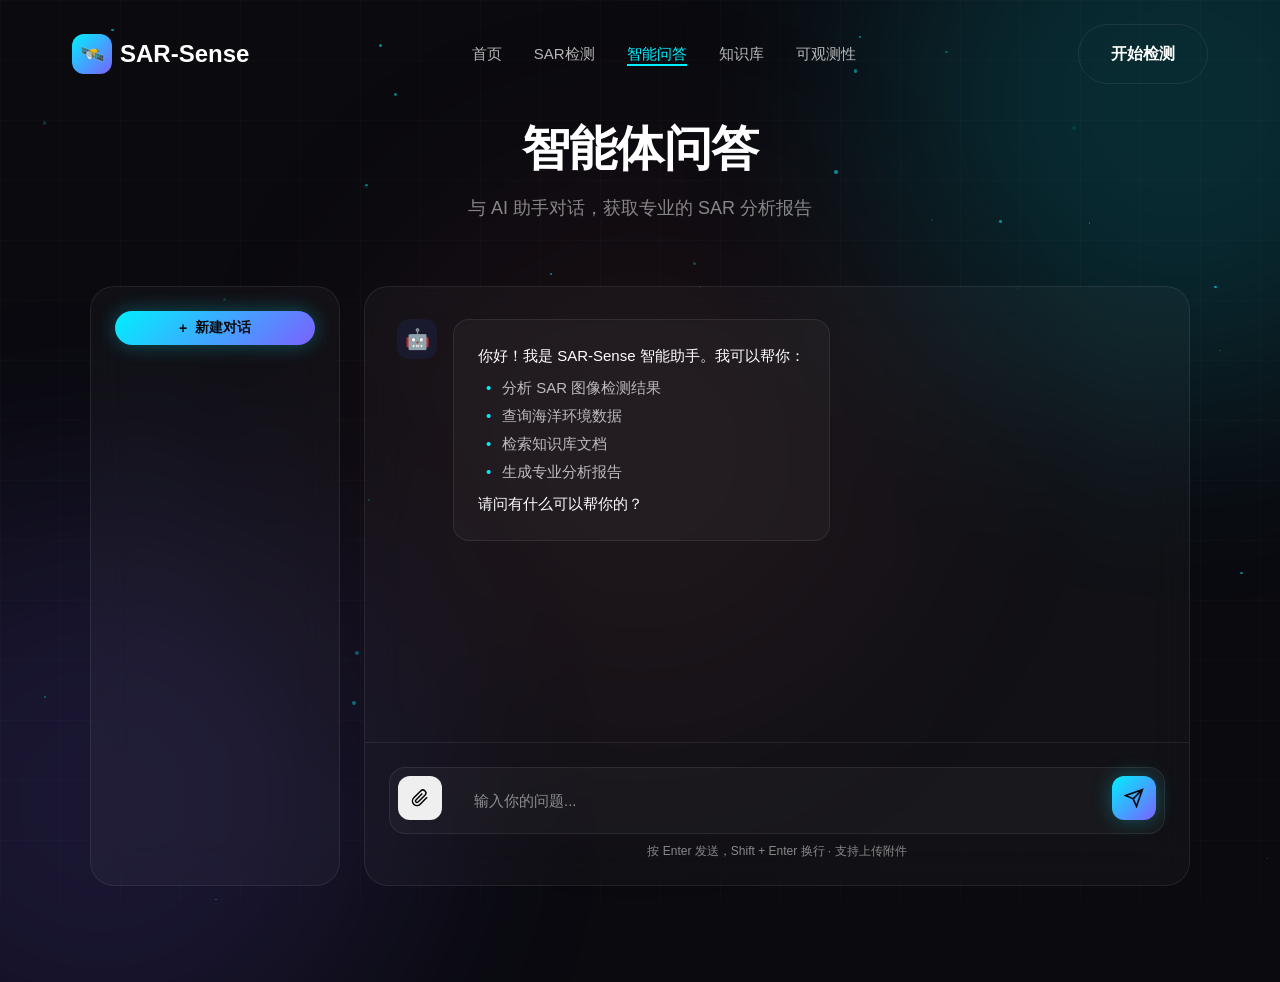
==== chat.html @ ce0b2298 "初始化项目：SAR-Sense 智能舰船检测平台" ====
<!DOCTYPE html>
<html lang="zh-CN">
<head>
  <meta charset="UTF-8">
  <meta name="viewport" content="width=device-width, initial-scale=1.0">
  <title>智能问答 | SAR-Sense</title>
  <link rel="stylesheet" href="css/style.css">
  <link rel="icon" type="image/svg+xml" href="data:image/svg+xml,<svg xmlns='http://www.w3.org/2000/svg' viewBox='0 0 100 100'><text y='.9em' font-size='90'>🛰️</text></svg>">
</head>
<body>
  <div class="bg-grid"></div>
  <div class="bg-glow bg-glow-1"></div>
  <div class="bg-glow bg-glow-2"></div>
  <div class="bg-glow bg-glow-3"></div>
  <div class="particles"></div>

  <nav class="navbar">
    <div class="container">
      <a href="index.html" class="navbar-brand">
        <span class="logo-icon">🛰️</span>
        <span>SAR-Sense</span>
      </a>
      <ul class="navbar-nav">
        <li><a href="index.html">首页</a></li>
        <li><a href="detection.html">SAR检测</a></li>
        <li><a href="chat.html">智能问答</a></li>
        <li><a href="knowledge.html">知识库</a></li>
        <li><a href="metrics.html">可观测性</a></li>
      </ul>
      <div class="navbar-actions">
        <a href="detection.html" class="btn btn-secondary">开始检测</a>
      </div>
      <button class="mobile-menu-btn" aria-label="菜单">☰</button>
    </div>
  </nav>

  <section class="chat section" style="padding-top: 120px; min-height: 100vh;">
    <div class="container">
      <div class="section-header reveal">
        <h2>智能体问答</h2>
        <p>与 AI 助手对话，获取专业的 SAR 分析报告</p>
      </div>

      <div class="chat-layout reveal">
        <div class="chat-sidebar" id="chatSidebar">
          <div class="sidebar-header">
            <button class="btn btn-primary btn-sm" id="newConvBtn">
              <span>+</span> 新建对话
            </button>
          </div>
          <div class="conversation-list" id="conversationList"></div>
        </div>

        <div class="chat-main">
          <div class="chat-messages" id="chatMessages">
            <div class="message assistant">
              <div class="message-avatar">🤖</div>
              <div class="message-content">
                <p>你好！我是 SAR-Sense 智能助手。我可以帮你：</p>
                <ul>
                  <li>分析 SAR 图像检测结果</li>
                  <li>查询海洋环境数据</li>
                  <li>检索知识库文档</li>
                  <li>生成专业分析报告</li>
                </ul>
                <p>请问有什么可以帮你的？</p>
              </div>
            </div>
          </div>

          <div class="attachment-indicator" id="attachmentIndicator" style="display: none;">
            <span class="icon">📎</span>
            <span id="attachmentName">附件已就绪</span>
            <button class="attachment-remove" id="removeAttachment">✕</button>
          </div>

          <div class="chat-input-area">
            <div class="chat-input-wrapper">
              <button class="btn btn-icon" id="attachBtn" title="上传附件">
                <svg width="18" height="18" viewBox="0 0 24 24" fill="none" stroke="currentColor" stroke-width="2">
                  <path d="M21.44 11.05l-9.19 9.19a6 6 0 01-8.49-8.49l9.19-9.19a4 4 0 015.66 5.66l-9.2 9.19a2 2 0 01-2.83-2.83l8.49-8.48"/>
                </svg>
              </button>
              <input type="file" id="fileInput" accept=".txt,.md,.pdf,.docx,.png,.jpg,.jpeg,.csv,.json,.log,.py" hidden>
              <textarea id="chatInput" placeholder="输入你的问题..." rows="1"></textarea>
              <button class="btn btn-primary" id="sendBtn">
                <svg width="20" height="20" viewBox="0 0 24 24" fill="none" stroke="currentColor" stroke-width="2">
                  <path d="M22 2L11 13M22 2l-7 20-4-9-9-4 20-7z"/>
                </svg>
              </button>
            </div>
            <div class="chat-hint">
              按 Enter 发送，Shift + Enter 换行 · 支持上传附件
            </div>
          </div>
        </div>
      </div>
    </div>
  </section>

  <script src="js/chat.js"></script>
</body>
</html>
---- css/style.css ----
/* SAR-Sense Dark Tech/Fintech Style */

/* ==================== Design Tokens ==================== */
:root {
  /* Colors - Dark Theme */
  --bg-primary: #0a0a0f;
  --bg-secondary: #12121a;
  --bg-tertiary: #1a1a2e;
  --bg-card: rgba(255, 255, 255, 0.03);
  --bg-card-hover: rgba(255, 255, 255, 0.06);

  /* Accent Colors - Neon/Cyan */
  --accent-primary: #00f0ff;
  --accent-secondary: #7b61ff;
  --accent-tertiary: #ff6b6b;
  --accent-gradient: linear-gradient(135deg, #00f0ff 0%, #7b61ff 100%);

  /* Text Colors */
  --text-primary: #ffffff;
  --text-secondary: rgba(255, 255, 255, 0.7);
  --text-tertiary: rgba(255, 255, 255, 0.5);

  /* Border Colors */
  --border-color: rgba(255, 255, 255, 0.08);
  --border-glow: rgba(0, 240, 255, 0.3);

  /* Shadows */
  --shadow-sm: 0 2px 8px rgba(0, 0, 0, 0.3);
  --shadow-md: 0 4px 16px rgba(0, 0, 0, 0.4);
  --shadow-lg: 0 8px 32px rgba(0, 0, 0, 0.5);
  --shadow-glow: 0 0 20px rgba(0, 240, 255, 0.15);

  /* Spacing */
  --space-xs: 0.25rem;
  --space-sm: 0.5rem;
  --space-md: 1rem;
  --space-lg: 1.5rem;
  --space-xl: 2rem;
  --space-2xl: 3rem;
  --space-3xl: 4rem;
  --space-4xl: 6rem;

  /* Border Radius */
  --radius-sm: 8px;
  --radius-md: 12px;
  --radius-lg: 16px;
  --radius-xl: 24px;
  --radius-full: 9999px;

  /* Typography */
  --font-display: -apple-system, BlinkMacSystemFont, 'Segoe UI', 'PingFang SC', 'Microsoft YaHei', sans-serif;
  --font-body: -apple-system, BlinkMacSystemFont, 'Segoe UI', 'PingFang SC', 'Microsoft YaHei', sans-serif;
  --font-mono: 'SF Mono', 'Fira Code', 'Consolas', monospace;

  /* Transitions */
  --transition-fast: 0.15s ease;
  --transition-normal: 0.3s ease;
  --transition-slow: 0.5s ease;

  /* Glass Effect */
  --glass-bg: rgba(255, 255, 255, 0.03);
  --glass-border: rgba(255, 255, 255, 0.08);
  --glass-blur: blur(20px);
}

/* ==================== Reset & Base ==================== */
*, *::before, *::after {
  margin: 0;
  padding: 0;
  box-sizing: border-box;
}

html {
  scroll-behavior: smooth;
  font-size: 16px;
}

body {
  font-family: var(--font-body);
  background-color: var(--bg-primary);
  color: var(--text-primary);
  line-height: 1.6;
  overflow-x: hidden;
  -webkit-font-smoothing: antialiased;
  -moz-osx-font-smoothing: grayscale;
}

a {
  color: var(--accent-primary);
  text-decoration: none;
  transition: color var(--transition-fast);
}

a:hover {
  color: var(--accent-secondary);
}

img {
  max-width: 100%;
  height: auto;
  display: block;
}

/* ==================== Typography ==================== */
h1, h2, h3, h4, h5, h6 {
  font-family: var(--font-display);
  font-weight: 700;
  line-height: 1.2;
  letter-spacing: -0.02em;
}

h1 {
  font-size: clamp(2.5rem, 5vw, 4rem);
}

h2 {
  font-size: clamp(2rem, 4vw, 3rem);
}

h3 {
  font-size: clamp(1.5rem, 3vw, 2rem);
}

h4 {
  font-size: clamp(1.25rem, 2vw, 1.5rem);
}

p {
  font-size: 1.125rem;
  color: var(--text-secondary);
}

.text-gradient {
  background: var(--accent-gradient);
  -webkit-background-clip: text;
  -webkit-text-fill-color: transparent;
  background-clip: text;
}

/* ==================== Layout ==================== */
.container {
  width: 100%;
  max-width: 1200px;
  margin: 0 auto;
  padding: 0 var(--space-xl);
}

.section {
  padding: var(--space-4xl) 0;
  position: relative;
}

.section-header {
  text-align: center;
  margin-bottom: var(--space-3xl);
}

.section-header h2 {
  margin-bottom: var(--space-md);
}

.section-header p {
  max-width: 600px;
  margin: 0 auto;
  font-size: 1.125rem;
  color: var(--text-tertiary);
}

/* ==================== Background Effects ==================== */
.bg-grid {
  position: fixed;
  top: 0;
  left: 0;
  width: 100%;
  height: 100%;
  background-image:
    linear-gradient(rgba(255, 255, 255, 0.02) 1px, transparent 1px),
    linear-gradient(90deg, rgba(255, 255, 255, 0.02) 1px, transparent 1px);
  background-size: 60px 60px;
  pointer-events: none;
  z-index: 0;
}

.bg-glow {
  position: fixed;
  width: 600px;
  height: 600px;
  border-radius: 50%;
  filter: blur(120px);
  opacity: 0.15;
  pointer-events: none;
  z-index: 0;
}

.bg-glow-1 {
  top: -200px;
  right: -200px;
  background: var(--accent-primary);
}

.bg-glow-2 {
  bottom: -200px;
  left: -200px;
  background: var(--accent-secondary);
}

.bg-glow-3 {
  top: 50%;
  left: 50%;
  transform: translate(-50%, -50%);
  background: var(--accent-tertiary);
  opacity: 0.05;
}

/* ==================== Navigation ==================== */
.navbar {
  position: fixed;
  top: 0;
  left: 0;
  right: 0;
  z-index: 1000;
  padding: var(--space-lg) 0;
  transition: all var(--transition-normal);
}

.navbar.scrolled {
  background: rgba(10, 10, 15, 0.9);
  backdrop-filter: var(--glass-blur);
  border-bottom: 1px solid var(--border-color);
  padding: var(--space-md) 0;
}

.navbar .container {
  display: flex;
  align-items: center;
  justify-content: space-between;
}

.navbar-brand {
  display: flex;
  align-items: center;
  gap: var(--space-sm);
  font-family: var(--font-display);
  font-size: 1.5rem;
  font-weight: 700;
  color: var(--text-primary);
}

.navbar-brand .logo-icon {
  width: 40px;
  height: 40px;
  background: var(--accent-gradient);
  border-radius: var(--radius-md);
  display: flex;
  align-items: center;
  justify-content: center;
  font-size: 1.25rem;
}

.navbar-nav {
  display: flex;
  align-items: center;
  gap: var(--space-xl);
  list-style: none;
}

.navbar-nav a {
  color: var(--text-secondary);
  font-size: 0.9375rem;
  font-weight: 500;
  transition: color var(--transition-fast);
  position: relative;
}

.navbar-nav a::after {
  content: '';
  position: absolute;
  bottom: -4px;
  left: 0;
  width: 0;
  height: 2px;
  background: var(--accent-primary);
  transition: width var(--transition-normal);
}

.navbar-nav a:hover {
  color: var(--text-primary);
}

.navbar-nav a:hover::after {
  width: 100%;
}

.navbar-actions {
  display: flex;
  align-items: center;
  gap: var(--space-md);
}

/* ==================== Buttons ==================== */
.btn {
  display: inline-flex;
  align-items: center;
  justify-content: center;
  gap: var(--space-sm);
  padding: var(--space-md) var(--space-xl);
  font-family: var(--font-display);
  font-size: 1rem;
  font-weight: 600;
  border: none;
  border-radius: var(--radius-full);
  cursor: pointer;
  transition: all var(--transition-normal);
  position: relative;
  overflow: hidden;
}

.btn-primary {
  background: var(--accent-gradient);
  color: var(--bg-primary);
  box-shadow: 0 0 20px rgba(0, 240, 255, 0.3);
}

.btn-primary:hover {
  transform: translateY(-2px);
  box-shadow: 0 0 30px rgba(0, 240, 255, 0.5);
}

.btn-primary:active {
  transform: translateY(0);
}

.btn-secondary {
  background: transparent;
  color: var(--text-primary);
  border: 1px solid var(--border-color);
}

.btn-secondary:hover {
  background: var(--bg-card-hover);
  border-color: var(--accent-primary);
  color: var(--accent-primary);
}

.btn-ghost {
  background: transparent;
  color: var(--text-secondary);
  padding: var(--space-sm) var(--space-md);
}

.btn-ghost:hover {
  color: var(--text-primary);
  background: var(--bg-card);
}

.btn-icon {
  width: 44px;
  height: 44px;
  padding: 0;
  border-radius: var(--radius-md);
}

/* ==================== Hero Section ==================== */
.hero {
  min-height: 100vh;
  display: flex;
  align-items: center;
  position: relative;
  overflow: hidden;
  padding-top: 80px;
}

.hero-content {
  position: relative;
  z-index: 1;
  max-width: 800px;
}

.hero-badge {
  display: inline-flex;
  align-items: center;
  gap: var(--space-sm);
  padding: var(--space-sm) var(--space-lg);
  background: var(--bg-card);
  border: 1px solid var(--border-color);
  border-radius: var(--radius-full);
  font-size: 0.875rem;
  color: var(--text-secondary);
  margin-bottom: var(--space-xl);
  backdrop-filter: var(--glass-blur);
}

.hero-badge .badge-dot {
  width: 8px;
  height: 8px;
  background: var(--accent-primary);
  border-radius: 50%;
  animation: pulse 2s infinite;
}

.hero h1 {
  margin-bottom: var(--space-lg);
  line-height: 1.1;
}

.hero-description {
  font-size: 1.25rem;
  color: var(--text-secondary);
  margin-bottom: var(--space-2xl);
  max-width: 600px;
  line-height: 1.7;
}

.hero-actions {
  display: flex;
  gap: var(--space-lg);
  margin-bottom: var(--space-3xl);
}

.hero-stats {
  display: flex;
  gap: var(--space-3xl);
  padding-top: var(--space-2xl);
  border-top: 1px solid var(--border-color);
}

.hero-stat {
  text-align: left;
}

.hero-stat-value {
  font-family: var(--font-display);
  font-size: 2rem;
  font-weight: 700;
  color: var(--text-primary);
  margin-bottom: var(--space-xs);
}

.hero-stat-label {
  font-size: 0.875rem;
  color: var(--text-tertiary);
}

.hero-visual {
  position: absolute;
  right: -100px;
  top: 50%;
  transform: translateY(-50%);
  width: 600px;
  height: 600px;
  z-index: 0;
}

.hero-mockup {
  width: 100%;
  height: 100%;
  background: var(--bg-secondary);
  border-radius: var(--radius-xl);
  border: 1px solid var(--border-color);
  overflow: hidden;
  position: relative;
  box-shadow: var(--shadow-lg), var(--shadow-glow);
}

.mockup-header {
  padding: var(--space-lg);
  background: var(--bg-tertiary);
  border-bottom: 1px solid var(--border-color);
  display: flex;
  align-items: center;
  gap: var(--space-sm);
}

.mockup-dot {
  width: 12px;
  height: 12px;
  border-radius: 50%;
  background: var(--text-tertiary);
}

.mockup-dot:nth-child(1) { background: #ff5f57; }
.mockup-dot:nth-child(2) { background: #ffbd2e; }
.mockup-dot:nth-child(3) { background: #28c840; }

.mockup-body {
  padding: var(--space-xl);
  display: grid;
  grid-template-columns: 1fr 1fr;
  gap: var(--space-lg);
}

.mockup-card {
  background: var(--bg-card);
  border: 1px solid var(--border-color);
  border-radius: var(--radius-md);
  padding: var(--space-lg);
  backdrop-filter: var(--glass-blur);
}

.mockup-card-title {
  font-size: 0.75rem;
  color: var(--text-tertiary);
  margin-bottom: var(--space-sm);
  text-transform: uppercase;
  letter-spacing: 0.05em;
}

.mockup-card-value {
  font-family: var(--font-display);
  font-size: 1.5rem;
  font-weight: 700;
  color: var(--text-primary);
}

.mockup-chart {
  grid-column: 1 / -1;
  height: 120px;
  background: var(--bg-card);
  border: 1px solid var(--border-color);
  border-radius: var(--radius-md);
  padding: var(--space-lg);
  position: relative;
  overflow: hidden;
}

.chart-line {
  position: absolute;
  bottom: 0;
  left: 0;
  right: 0;
  height: 80%;
  background: linear-gradient(to top, var(--accent-primary), transparent);
  opacity: 0.3;
  clip-path: polygon(0% 100%, 10% 60%, 20% 80%, 30% 40%, 40% 60%, 50% 20%, 60% 50%, 70% 30%, 80% 45%, 90% 15%, 100% 35%, 100% 100%);
}

/* ==================== Features Section ==================== */
.features {
  position: relative;
  z-index: 1;
}

.features-grid {
  display: grid;
  grid-template-columns: repeat(2, 1fr);
  gap: var(--space-xl);
}

.feature-card {
  background: var(--glass-bg);
  border: 1px solid var(--glass-border);
  border-radius: var(--radius-lg);
  padding: var(--space-2xl);
  backdrop-filter: var(--glass-blur);
  transition: all var(--transition-normal);
  position: relative;
  overflow: hidden;
}

.feature-card::before {
  content: '';
  position: absolute;
  top: 0;
  left: 0;
  right: 0;
  height: 2px;
  background: var(--accent-gradient);
  transform: scaleX(0);
  transform-origin: left;
  transition: transform var(--transition-normal);
}

.feature-card:hover {
  background: var(--bg-card-hover);
  border-color: var(--border-glow);
  transform: translateY(-4px);
  box-shadow: var(--shadow-glow);
}

.feature-card:hover::before {
  transform: scaleX(1);
}

.feature-icon {
  width: 56px;
  height: 56px;
  background: var(--bg-tertiary);
  border-radius: var(--radius-md);
  display: flex;
  align-items: center;
  justify-content: center;
  font-size: 1.5rem;
  margin-bottom: var(--space-lg);
  border: 1px solid var(--border-color);
}

.feature-card h3 {
  font-size: 1.25rem;
  margin-bottom: var(--space-md);
  color: var(--text-primary);
}

.feature-card p {
  font-size: 1rem;
  color: var(--text-secondary);
  margin-bottom: var(--space-lg);
  line-height: 1.6;
}

.feature-list {
  list-style: none;
  display: flex;
  flex-direction: column;
  gap: var(--space-sm);
}

.feature-list li {
  display: flex;
  align-items: center;
  gap: var(--space-sm);
  font-size: 0.9375rem;
  color: var(--text-secondary);
}

.feature-list li::before {
  content: '✓';
  color: var(--accent-primary);
  font-weight: 600;
}

/* ==================== Data Preview Section ==================== */
.data-preview {
  position: relative;
  z-index: 1;
}

.preview-container {
  background: var(--bg-secondary);
  border: 1px solid var(--border-color);
  border-radius: var(--radius-xl);
  overflow: hidden;
  box-shadow: var(--shadow-lg);
}

.preview-header {
  padding: var(--space-lg) var(--space-xl);
  background: var(--bg-tertiary);
  border-bottom: 1px solid var(--border-color);
  display: flex;
  align-items: center;
  justify-content: space-between;
}

.preview-header-left {
  display: flex;
  align-items: center;
  gap: var(--space-md);
}

.preview-tabs {
  display: flex;
  gap: var(--space-sm);
}

.preview-tab {
  padding: var(--space-sm) var(--space-lg);
  background: transparent;
  border: 1px solid var(--border-color);
  border-radius: var(--radius-full);
  color: var(--text-secondary);
  font-size: 0.875rem;
  cursor: pointer;
  transition: all var(--transition-fast);
}

.preview-tab.active {
  background: var(--accent-primary);
  color: var(--bg-primary);
  border-color: var(--accent-primary);
}

.preview-body {
  padding: var(--space-xl);
}

.chart-container {
  height: 300px;
  position: relative;
}

.metrics-grid {
  display: grid;
  grid-template-columns: repeat(4, 1fr);
  gap: var(--space-lg);
  margin-top: var(--space-xl);
}

.metric-card {
  background: var(--bg-card);
  border: 1px solid var(--border-color);
  border-radius: var(--radius-md);
  padding: var(--space-lg);
  text-align: center;
  backdrop-filter: var(--glass-blur);
}

.metric-value {
  font-family: var(--font-display);
  font-size: 2rem;
  font-weight: 700;
  color: var(--text-primary);
  margin-bottom: var(--space-xs);
}

.metric-label {
  font-size: 0.875rem;
  color: var(--text-tertiary);
}

.metric-change {
  font-size: 0.75rem;
  margin-top: var(--space-sm);
  color: var(--accent-primary);
}

.metric-change.positive {
  color: #28c840;
}

.metric-change.negative {
  color: #ff5f57;
}

/* ==================== Security Section ==================== */
.security {
  position: relative;
  z-index: 1;
}

.security-grid {
  display: grid;
  grid-template-columns: repeat(3, 1fr);
  gap: var(--space-xl);
}

.security-card {
  background: var(--glass-bg);
  border: 1px solid var(--glass-border);
  border-radius: var(--radius-lg);
  padding: var(--space-2xl);
  backdrop-filter: var(--glass-blur);
  text-align: center;
  transition: all var(--transition-normal);
}

.security-card:hover {
  background: var(--bg-card-hover);
  border-color: var(--border-glow);
  transform: translateY(-4px);
}

.security-icon {
  width: 72px;
  height: 72px;
  margin: 0 auto var(--space-lg);
  background: var(--bg-tertiary);
  border-radius: var(--radius-lg);
  display: flex;
  align-items: center;
  justify-content: center;
  font-size: 2rem;
  border: 1px solid var(--border-color);
}

.security-card h3 {
  font-size: 1.125rem;
  margin-bottom: var(--space-md);
  color: var(--text-primary);
}

.security-card p {
  font-size: 0.9375rem;
  color: var(--text-secondary);
  line-height: 1.6;
}

/* ==================== Trust Indicators ==================== */
.trust {
  position: relative;
  z-index: 1;
}

.trust-grid {
  display: grid;
  grid-template-columns: repeat(4, 1fr);
  gap: var(--space-xl);
}

.trust-card {
  background: var(--glass-bg);
  border: 1px solid var(--glass-border);
  border-radius: var(--radius-lg);
  padding: var(--space-2xl);
  backdrop-filter: var(--glass-blur);
  text-align: center;
  transition: all var(--transition-normal);
}

.trust-card:hover {
  background: var(--bg-card-hover);
  border-color: var(--border-glow);
}

.trust-value {
  font-family: var(--font-display);
  font-size: 3rem;
  font-weight: 700;
  color: var(--text-primary);
  margin-bottom: var(--space-sm);
  line-height: 1;
}

.trust-label {
  font-size: 1rem;
  color: var(--text-secondary);
  margin-bottom: var(--space-md);
}

.trust-bar {
  height: 4px;
  background: var(--bg-tertiary);
  border-radius: var(--radius-full);
  overflow: hidden;
}

.trust-bar-fill {
  height: 100%;
  background: var(--accent-gradient);
  border-radius: var(--radius-full);
  transition: width 1s ease;
}

/* ==================== Tech Stack ==================== */
.tech-stack {
  position: relative;
  z-index: 1;
}

.tech-grid {
  display: grid;
  grid-template-columns: repeat(4, 1fr);
  gap: var(--space-xl);
}

.tech-card {
  background: var(--glass-bg);
  border: 1px solid var(--glass-border);
  border-radius: var(--radius-lg);
  padding: var(--space-xl);
  backdrop-filter: var(--glass-blur);
  text-align: center;
  transition: all var(--transition-normal);
}

.tech-card:hover {
  background: var(--bg-card-hover);
  border-color: var(--border-glow);
  transform: translateY(-4px);
}

.tech-logo {
  width: 64px;
  height: 64px;
  margin: 0 auto var(--space-lg);
  background: var(--bg-tertiary);
  border-radius: var(--radius-md);
  display: flex;
  align-items: center;
  justify-content: center;
  font-size: 1.5rem;
  font-weight: 700;
  color: var(--accent-primary);
  border: 1px solid var(--border-color);
}

.tech-card h4 {
  font-size: 1rem;
  margin-bottom: var(--space-sm);
  color: var(--text-primary);
}

.tech-card p {
  font-size: 0.875rem;
  color: var(--text-tertiary);
}

/* ==================== CTA Section ==================== */
.cta {
  position: relative;
  z-index: 1;
  text-align: center;
}

.cta-content {
  max-width: 600px;
  margin: 0 auto;
}

.cta h2 {
  margin-bottom: var(--space-lg);
}

.cta p {
  font-size: 1.125rem;
  color: var(--text-secondary);
  margin-bottom: var(--space-2xl);
}

.cta-actions {
  display: flex;
  justify-content: center;
  gap: var(--space-lg);
}

/* ==================== Footer ==================== */
.footer {
  position: relative;
  z-index: 1;
  padding: var(--space-3xl) 0 var(--space-xl);
  border-top: 1px solid var(--border-color);
}

.footer-content {
  display: grid;
  grid-template-columns: 2fr 1fr 1fr 1fr;
  gap: var(--space-3xl);
  margin-bottom: var(--space-3xl);
}

.footer-brand {
  max-width: 300px;
}

.footer-brand .navbar-brand {
  margin-bottom: var(--space-lg);
}

.footer-brand p {
  font-size: 0.9375rem;
  color: var(--text-tertiary);
  line-height: 1.6;
}

.footer-links h4 {
  font-size: 0.875rem;
  font-weight: 600;
  color: var(--text-primary);
  margin-bottom: var(--space-lg);
  text-transform: uppercase;
  letter-spacing: 0.05em;
}

.footer-links ul {
  list-style: none;
  display: flex;
  flex-direction: column;
  gap: var(--space-md);
}

.footer-links a {
  font-size: 0.9375rem;
  color: var(--text-tertiary);
  transition: color var(--transition-fast);
}

.footer-links a:hover {
  color: var(--text-primary);
}

.footer-bottom {
  display: flex;
  align-items: center;
  justify-content: space-between;
  padding-top: var(--space-xl);
  border-top: 1px solid var(--border-color);
}

.footer-copyright {
  font-size: 0.875rem;
  color: var(--text-tertiary);
}

.footer-social {
  display: flex;
  gap: var(--space-md);
}

.social-link {
  width: 40px;
  height: 40px;
  display: flex;
  align-items: center;
  justify-content: center;
  background: var(--bg-card);
  border: 1px solid var(--border-color);
  border-radius: var(--radius-md);
  color: var(--text-secondary);
  transition: all var(--transition-fast);
}

.social-link:hover {
  background: var(--accent-primary);
  color: var(--bg-primary);
  border-color: var(--accent-primary);
}

/* ==================== Animations ==================== */
@keyframes pulse {
  0%, 100% {
    opacity: 1;
    transform: scale(1);
  }
  50% {
    opacity: 0.5;
    transform: scale(1.5);
  }
}

@keyframes float {
  0%, 100% {
    transform: translateY(0);
  }
  50% {
    transform: translateY(-10px);
  }
}

@keyframes glow {
  0%, 100% {
    box-shadow: 0 0 20px rgba(0, 240, 255, 0.2);
  }
  50% {
    box-shadow: 0 0 40px rgba(0, 240, 255, 0.4);
  }
}

@keyframes slideUp {
  from {
    opacity: 0;
    transform: translateY(30px);
  }
  to {
    opacity: 1;
    transform: translateY(0);
  }
}

@keyframes slideIn {
  from {
    opacity: 0;
    transform: translateX(-30px);
  }
  to {
    opacity: 1;
    transform: translateX(0);
  }
}

@keyframes fadeIn {
  from {
    opacity: 0;
  }
  to {
    opacity: 1;
  }
}

@keyframes scaleIn {
  from {
    opacity: 0;
    transform: scale(0.9);
  }
  to {
    opacity: 1;
    transform: scale(1);
  }
}

/* Animation Classes */
.animate-slide-up {
  animation: slideUp 0.6s ease forwards;
}

.animate-slide-in {
  animation: slideIn 0.6s ease forwards;
}

.animate-fade-in {
  animation: fadeIn 0.6s ease forwards;
}

.animate-scale-in {
  animation: scaleIn 0.6s ease forwards;
}

.animate-float {
  animation: float 3s ease-in-out infinite;
}

.animate-glow {
  animation: glow 2s ease-in-out infinite;
}

/* Stagger Delays */
.delay-1 { animation-delay: 0.1s; }
.delay-2 { animation-delay: 0.2s; }
.delay-3 { animation-delay: 0.3s; }
.delay-4 { animation-delay: 0.4s; }
.delay-5 { animation-delay: 0.5s; }
.delay-6 { animation-delay: 0.6s; }
.delay-7 { animation-delay: 0.7s; }
.delay-8 { animation-delay: 0.8s; }

/* ==================== Scroll Reveal ==================== */
.reveal {
  opacity: 0;
  transform: translateY(30px);
  transition: all 0.6s ease;
}

.reveal.active {
  opacity: 1;
  transform: translateY(0);
}

/* ==================== Responsive Design ==================== */
@media (max-width: 1024px) {
  .hero-visual {
    display: none;
  }

  .features-grid {
    grid-template-columns: 1fr;
  }

  .metrics-grid {
    grid-template-columns: repeat(2, 1fr);
  }

  .security-grid {
    grid-template-columns: repeat(2, 1fr);
  }

  .trust-grid {
    grid-template-columns: repeat(2, 1fr);
  }

  .tech-grid {
    grid-template-columns: repeat(2, 1fr);
  }

  .footer-content {
    grid-template-columns: 1fr 1fr;
  }
}

@media (max-width: 768px) {
  html {
    font-size: 14px;
  }

  .container {
    padding: 0 var(--space-lg);
  }

  .section {
    padding: var(--space-3xl) 0;
  }

  .hero {
    padding-top: 100px;
  }

  .hero-actions {
    flex-direction: column;
  }

  .hero-stats {
    flex-direction: column;
    gap: var(--space-lg);
  }

  .navbar-nav {
    display: none;
  }

  .metrics-grid {
    grid-template-columns: 1fr;
  }

  .security-grid {
    grid-template-columns: 1fr;
  }

  .trust-grid {
    grid-template-columns: 1fr;
  }

  .tech-grid {
    grid-template-columns: 1fr;
  }

  .footer-content {
    grid-template-columns: 1fr;
    gap: var(--space-xl);
  }

  .footer-bottom {
    flex-direction: column;
    gap: var(--space-lg);
    text-align: center;
  }

  .cta-actions {
    flex-direction: column;
  }
}

@media (max-width: 480px) {
  .hero-badge {
    font-size: 0.75rem;
  }

  .btn {
    width: 100%;
  }
}

/* ==================== Utility Classes ==================== */
.hidden {
  display: none !important;
}

.sr-only {
  position: absolute;
  width: 1px;
  height: 1px;
  padding: 0;
  margin: -1px;
  overflow: hidden;
  clip: rect(0, 0, 0, 0);
  white-space: nowrap;
  border: 0;
}

.text-center {
  text-align: center;
}

.text-left {
  text-align: left;
}

.text-right {
  text-align: right;
}

/* ==================== Scrollbar ==================== */
::-webkit-scrollbar {
  width: 8px;
  height: 8px;
}

::-webkit-scrollbar-track {
  background: var(--bg-secondary);
}

::-webkit-scrollbar-thumb {
  background: var(--bg-tertiary);
  border-radius: var(--radius-full);
}

::-webkit-scrollbar-thumb:hover {
  background: var(--text-tertiary);
}

/* ==================== Selection ==================== */
::selection {
  background: var(--accent-primary);
  color: var(--bg-primary);
}

/* ==================== Focus Styles ==================== */
:focus-visible {
  outline: 2px solid var(--accent-primary);
  outline-offset: 2px;
}

/* ==================== Mobile Menu ==================== */
.mobile-menu-btn {
  display: none;
  background: none;
  border: none;
  color: var(--text-primary);
  font-size: 1.5rem;
  cursor: pointer;
  padding: var(--space-sm);
}

@media (max-width: 768px) {
  .mobile-menu-btn {
    display: block;
  }
}

/* ==================== Particle Background ==================== */
.particles {
  position: fixed;
  top: 0;
  left: 0;
  width: 100%;
  height: 100%;
  pointer-events: none;
  z-index: 0;
  overflow: hidden;
}

.particle {
  position: absolute;
  width: 2px;
  height: 2px;
  background: var(--accent-primary);
  border-radius: 50%;
  opacity: 0.3;
}

/* ==================== Detection Section ==================== */
.detection {
  position: relative;
  z-index: 1;
}

.detection-container {
  max-width: 900px;
  margin: 0 auto;
}

.detection-upload-area {
  background: var(--glass-bg);
  border: 2px dashed var(--border-color);
  border-radius: var(--radius-xl);
  padding: var(--space-4xl);
  text-align: center;
  transition: all var(--transition-normal);
  cursor: pointer;
}

.detection-upload-area:hover {
  border-color: var(--accent-primary);
  background: var(--bg-card-hover);
}

.detection-upload-area.dragover {
  border-color: var(--accent-primary);
  background: rgba(0, 240, 255, 0.05);
}

.upload-icon {
  font-size: 4rem;
  margin-bottom: var(--space-lg);
}

.detection-upload-area h3 {
  font-size: 1.5rem;
  margin-bottom: var(--space-md);
  color: var(--text-primary);
}

.detection-upload-area p {
  font-size: 1rem;
  color: var(--text-tertiary);
  margin-bottom: var(--space-xl);
}

.upload-filename {
  margin-top: var(--space-lg);
  font-size: 0.9375rem;
  color: var(--accent-primary);
}

.detection-results {
  background: var(--glass-bg);
  border: 1px solid var(--glass-border);
  border-radius: var(--radius-xl);
  padding: var(--space-2xl);
  backdrop-filter: var(--glass-blur);
}

.results-grid {
  display: grid;
  grid-template-columns: 1fr 1fr;
  gap: var(--space-xl);
  margin-bottom: var(--space-xl);
}

.result-card {
  background: var(--bg-card);
  border: 1px solid var(--border-color);
  border-radius: var(--radius-lg);
  overflow: hidden;
}

.result-card h4 {
  padding: var(--space-lg);
  font-size: 1rem;
  color: var(--text-primary);
  border-bottom: 1px solid var(--border-color);
}

.image-container {
  padding: var(--space-lg);
  min-height: 300px;
  display: flex;
  align-items: center;
  justify-content: center;
}

.image-container img {
  max-width: 100%;
  max-height: 400px;
  border-radius: var(--radius-md);
}

.detection-metrics {
  display: grid;
  grid-template-columns: repeat(3, 1fr);
  gap: var(--space-lg);
  margin-bottom: var(--space-xl);
}

.metric-item {
  background: var(--bg-card);
  border: 1px solid var(--border-color);
  border-radius: var(--radius-md);
  padding: var(--space-lg);
  text-align: center;
}

.metric-number {
  font-family: var(--font-display);
  font-size: 2rem;
  font-weight: 700;
  color: var(--accent-primary);
  margin-bottom: var(--space-sm);
}

.metric-text {
  font-size: 0.875rem;
  color: var(--text-tertiary);
}

.detection-actions {
  display: flex;
  justify-content: center;
  gap: var(--space-lg);
}

.detection-loading {
  text-align: center;
  padding: var(--space-3xl);
}

.loading-spinner {
  width: 60px;
  height: 60px;
  border: 3px solid var(--border-color);
  border-top-color: var(--accent-primary);
  border-radius: 50%;
  margin: 0 auto var(--space-lg);
  animation: spin 1s linear infinite;
}

@keyframes spin {
  to { transform: rotate(360deg); }
}

/* ==================== Chat Section ==================== */
.chat {
  position: relative;
  z-index: 1;
}

.chat-layout {
  display: grid;
  grid-template-columns: 250px 1fr;
  gap: var(--space-lg);
  max-width: 1100px;
  margin: 0 auto;
}

.chat-sidebar {
  background: var(--glass-bg);
  border: 1px solid var(--glass-border);
  border-radius: var(--radius-xl);
  backdrop-filter: var(--glass-blur);
  padding: var(--space-lg);
  height: 600px;
  overflow-y: auto;
}

.sidebar-header {
  margin-bottom: var(--space-lg);
}

.sidebar-header .btn {
  width: 100%;
}

.btn-sm {
  padding: var(--space-sm) var(--space-md);
  font-size: 0.875rem;
}

.chat-main {
  background: var(--glass-bg);
  border: 1px solid var(--glass-border);
  border-radius: var(--radius-xl);
  backdrop-filter: var(--glass-blur);
  overflow: hidden;
  display: flex;
  flex-direction: column;
}

.chat-messages {
  flex: 1;
  height: 450px;
  overflow-y: auto;
  padding: var(--space-xl);
  display: flex;
  flex-direction: column;
  gap: var(--space-lg);
}

.message {
  display: flex;
  gap: var(--space-md);
  max-width: 80%;
  animation: fadeIn 0.3s ease;
}

.message.user {
  align-self: flex-end;
  flex-direction: row-reverse;
}

.message-avatar {
  width: 40px;
  height: 40px;
  background: var(--bg-tertiary);
  border-radius: var(--radius-md);
  display: flex;
  align-items: center;
  justify-content: center;
  font-size: 1.25rem;
  flex-shrink: 0;
}

.message.user .message-avatar {
  background: var(--accent-gradient);
}

.message-content {
  background: var(--bg-card);
  border: 1px solid var(--border-color);
  border-radius: var(--radius-lg);
  padding: var(--space-lg);
}

.message.user .message-content {
  background: rgba(0, 240, 255, 0.1);
  border-color: rgba(0, 240, 255, 0.2);
}

.message-content p {
  font-size: 0.9375rem;
  color: var(--text-primary);
  line-height: 1.6;
  margin-bottom: 0;
}

.message-content ul {
  list-style: none;
  margin: var(--space-sm) 0;
  padding-left: var(--space-lg);
}

.message-content ul li {
  font-size: 0.9375rem;
  color: var(--text-secondary);
  margin-bottom: var(--space-xs);
  position: relative;
}

.message-content ul li::before {
  content: '•';
  color: var(--accent-primary);
  position: absolute;
  left: -1rem;
}

.chat-input-area {
  padding: var(--space-lg);
  border-top: 1px solid var(--border-color);
}

.chat-input-wrapper {
  display: flex;
  gap: var(--space-md);
  background: var(--bg-card);
  border: 1px solid var(--border-color);
  border-radius: var(--radius-lg);
  padding: var(--space-sm);
  transition: border-color var(--transition-fast);
}

.chat-input-wrapper:focus-within {
  border-color: var(--accent-primary);
}

#chatInput {
  flex: 1;
  background: transparent;
  border: none;
  color: var(--text-primary);
  font-size: 0.9375rem;
  font-family: var(--font-body);
  padding: var(--space-md);
  resize: none;
  min-height: 24px;
  max-height: 150px;
}

#chatInput:focus {
  outline: none;
}

#chatInput::placeholder {
  color: var(--text-tertiary);
}

#sendBtn {
  width: 44px;
  height: 44px;
  padding: 0;
  border-radius: var(--radius-md);
  display: flex;
  align-items: center;
  justify-content: center;
  flex-shrink: 0;
}

.chat-hint {
  text-align: center;
  font-size: 0.75rem;
  color: var(--text-tertiary);
  margin-top: var(--space-sm);
}

/* Responsive */
@media (max-width: 768px) {
  .results-grid {
    grid-template-columns: 1fr;
  }

  .detection-metrics {
    grid-template-columns: 1fr;
  }

  .detection-actions {
    flex-direction: column;
  }

  .detection-actions .btn {
    width: 100%;
  }

  .message {
    max-width: 95%;
  }

  .chat-messages {
    height: 400px;
  }

  .chat-layout {
    grid-template-columns: 1fr;
  }

  .chat-sidebar {
    height: auto;
    max-height: 200px;
  }
}

/* ==================== Thought Chain ==================== */
.thought-chain {
  margin-top: var(--space-md);
  border: 1px solid var(--border-color);
  border-radius: var(--radius-md);
  overflow: hidden;
  background: var(--bg-card);
}

.thought-chain-header {
  display: flex;
  align-items: center;
  justify-content: space-between;
  padding: var(--space-md) var(--space-lg);
  background: var(--bg-tertiary);
  cursor: pointer;
  user-select: none;
  transition: background var(--transition-fast);
}

.thought-chain-header:hover {
  background: rgba(255, 255, 255, 0.05);
}

.thought-chain-title {
  display: flex;
  align-items: center;
  gap: var(--space-sm);
  font-size: 0.875rem;
  font-weight: 600;
  color: var(--text-primary);
}

.thought-chain-toggle {
  font-size: 0.75rem;
  color: var(--text-tertiary);
  transition: color var(--transition-fast);
}

.thought-chain.expanded .thought-chain-toggle {
  color: var(--text-secondary);
}

.thought-chain-body {
  display: none;
  padding: var(--space-lg);
  border-top: 1px solid var(--border-color);
}

.thought-chain.expanded .thought-chain-body {
  display: block;
}

.thought-timeline {
  position: relative;
  padding-left: var(--space-xl);
}

.thought-step {
  position: relative;
  padding-bottom: var(--space-lg);
}

.thought-step:last-child {
  padding-bottom: 0;
}

.thought-step::before {
  content: '';
  position: absolute;
  left: calc(var(--space-xl) * -1);
  top: 8px;
  width: 12px;
  height: 12px;
  border-radius: 50%;
  border: 2px solid var(--accent-primary);
  background: var(--bg-primary);
  z-index: 1;
}

.thought-step.thinking::before {
  border-color: #3b82f6;
  box-shadow: 0 0 8px rgba(59, 130, 246, 0.5);
}

.thought-step.tool_call::before {
  border-color: #22c55e;
  box-shadow: 0 0 8px rgba(34, 197, 94, 0.5);
}

.thought-step.tool_result::before {
  border-color: #f59e0b;
  box-shadow: 0 0 8px rgba(245, 158, 11, 0.5);
}

.thought-step.final_answer::before {
  border-color: #06b6d4;
  box-shadow: 0 0 8px rgba(6, 182, 212, 0.5);
}

.thought-step:not(:last-child)::after {
  content: '';
  position: absolute;
  left: calc(var(--space-xl) * -1 + 5px);
  top: 24px;
  width: 2px;
  height: calc(100% - 24px);
  background: var(--border-color);
}

.thought-step-card {
  background: var(--bg-secondary);
  border: 1px solid var(--border-color);
  border-radius: var(--radius-sm);
  overflow: hidden;
}

.thought-step-header {
  display: flex;
  align-items: center;
  justify-content: space-between;
  padding: var(--space-sm) var(--space-md);
  background: var(--bg-tertiary);
  border-bottom: 1px solid var(--border-color);
}

.thought-step-label {
  display: flex;
  align-items: center;
  gap: var(--space-sm);
  font-size: 0.8125rem;
  font-weight: 600;
  color: var(--text-primary);
}

.thought-step-label .icon {
  font-size: 1rem;
}

.thought-step-time {
  font-size: 0.75rem;
  color: var(--text-tertiary);
  font-family: var(--font-mono);
}

.thought-step-body {
  padding: var(--space-md);
  font-size: 0.8125rem;
  color: var(--text-secondary);
  line-height: 1.6;
}

.thought-step-body code {
  background: var(--bg-tertiary);
  padding: 2px 6px;
  border-radius: 4px;
  font-family: var(--font-mono);
  font-size: 0.75rem;
  color: var(--accent-primary);
}

.thought-args {
  display: flex;
  flex-wrap: wrap;
  gap: var(--space-sm);
  margin-top: var(--space-sm);
}

.thought-arg {
  display: inline-flex;
  align-items: center;
  gap: 4px;
  padding: 2px 8px;
  background: var(--bg-tertiary);
  border-radius: var(--radius-full);
  font-size: 0.75rem;
}

.thought-arg-key {
  color: var(--accent-primary);
  font-weight: 600;
}

.thought-arg-val {
  color: var(--text-secondary);
  max-width: 150px;
  overflow: hidden;
  text-overflow: ellipsis;
  white-space: nowrap;
}

/* Streaming cursor */
.streaming-cursor {
  display: inline-block;
  width: 2px;
  height: 1em;
  background: var(--accent-primary);
  animation: blink 1s infinite;
  vertical-align: text-bottom;
  margin-left: 2px;
}

@keyframes blink {
  0%, 100% { opacity: 1; }
  50% { opacity: 0; }
}

/* Message status */
.message-status {
  display: flex;
  align-items: center;
  gap: var(--space-sm);
  padding: var(--space-sm) var(--space-md);
  font-size: 0.75rem;
  color: var(--text-tertiary);
}

.message-status .spinner {
  width: 12px;
  height: 12px;
  border: 2px solid var(--border-color);
  border-top-color: var(--accent-primary);
  border-radius: 50%;
  animation: spin 1s linear infinite;
}

/* Conversation list */
.conversation-list {
  display: flex;
  flex-direction: column;
  gap: var(--space-sm);
  margin-top: var(--space-lg);
}

.conversation-item {
  display: flex;
  align-items: center;
  justify-content: space-between;
  padding: var(--space-md);
  background: var(--bg-card);
  border: 1px solid var(--border-color);
  border-radius: var(--radius-md);
  cursor: pointer;
  transition: all var(--transition-fast);
}

.conversation-item:hover {
  background: var(--bg-card-hover);
  border-color: var(--accent-primary);
}

.conversation-item.active {
  border-color: var(--accent-primary);
  background: rgba(0, 240, 255, 0.05);
}

.conversation-title {
  font-size: 0.875rem;
  color: var(--text-primary);
  overflow: hidden;
  text-overflow: ellipsis;
  white-space: nowrap;
}

.conversation-delete {
  width: 24px;
  height: 24px;
  display: flex;
  align-items: center;
  justify-content: center;
  background: transparent;
  border: none;
  color: var(--text-tertiary);
  cursor: pointer;
  border-radius: var(--radius-sm);
  transition: all var(--transition-fast);
}

.conversation-delete:hover {
  background: rgba(255, 107, 107, 0.1);
  color: var(--accent-tertiary);
}

/* File attachment */
.attachment-indicator {
  display: flex;
  align-items: center;
  gap: var(--space-sm);
  padding: var(--space-sm) var(--space-md);
  background: rgba(0, 240, 255, 0.05);
  border: 1px solid rgba(0, 240, 255, 0.2);
  border-radius: var(--radius-md);
  margin-bottom: var(--space-md);
  font-size: 0.8125rem;
  color: var(--accent-primary);
}

.attachment-indicator .icon {
  font-size: 1rem;
}

.attachment-remove {
  margin-left: auto;
  background: none;
  border: none;
  color: var(--text-tertiary);
  cursor: pointer;
  padding: 2px;
}

.attachment-remove:hover {
  color: var(--accent-tertiary);
}

/* ==================== Markdown Content Styles ==================== */

/* Code blocks */
.message-content .code-block {
  margin: var(--space-md) 0;
  background: var(--bg-tertiary);
  border: 1px solid var(--border-color);
  border-radius: var(--radius-md);
  overflow: hidden;
}

.message-content .code-block .code-lang {
  padding: var(--space-sm) var(--space-md);
  background: rgba(0, 0, 0, 0.3);
  font-size: 0.75rem;
  color: var(--text-tertiary);
  font-family: var(--font-mono);
  border-bottom: 1px solid var(--border-color);
}

.message-content .code-block pre {
  margin: 0;
  padding: var(--space-md);
  overflow-x: auto;
}

.message-content .code-block code {
  font-family: var(--font-mono);
  font-size: 0.8125rem;
  color: var(--text-primary);
  line-height: 1.6;
  background: transparent;
  padding: 0;
  border-radius: 0;
}

/* Inline code */
.message-content code.inline-code {
  background: var(--bg-tertiary);
  padding: 2px 6px;
  border-radius: 4px;
  font-family: var(--font-mono);
  font-size: 0.85em;
  color: var(--accent-primary);
  border: 1px solid var(--border-color);
}

/* Headers in message content */
.message-content h1,
.message-content h2,
.message-content h3,
.message-content h4,
.message-content h5,
.message-content h6 {
  margin: var(--space-lg) 0 var(--space-md);
  color: var(--text-primary);
  font-weight: 600;
}

.message-content h1 {
  font-size: 1.5rem;
  padding-bottom: var(--space-sm);
  border-bottom: 1px solid var(--border-color);
}

.message-content h2 {
  font-size: 1.3rem;
  padding-bottom: var(--space-sm);
  border-bottom: 1px solid var(--border-color);
}

.message-content h3 {
  font-size: 1.15rem;
}

.message-content h4 {
  font-size: 1.05rem;
}

.message-content h5 {
  font-size: 1rem;
}

.message-content h6 {
  font-size: 0.95rem;
  color: var(--text-secondary);
}

/* Lists in message content */
.message-content ol {
  list-style: decimal;
  margin: var(--space-sm) 0;
  padding-left: var(--space-xl);
}

.message-content ol li {
  font-size: 0.9375rem;
  color: var(--text-secondary);
  margin-bottom: var(--space-xs);
}

.message-content ol li::marker {
  color: var(--accent-primary);
}

/* Blockquotes */
.message-content .md-blockquote {
  margin: var(--space-md) 0;
  padding: var(--space-md) var(--space-lg);
  border-left: 3px solid var(--accent-primary);
  background: rgba(0, 240, 255, 0.03);
  border-radius: 0 var(--radius-sm) var(--radius-sm) 0;
  color: var(--text-secondary);
  font-style: italic;
}

/* Horizontal rules */
.message-content .md-hr {
  border: none;
  height: 1px;
  background: var(--border-color);
  margin: var(--space-lg) 0;
}

/* Links */
.message-content .md-link {
  color: var(--accent-primary);
  text-decoration: underline;
  text-underline-offset: 3px;
  transition: color var(--transition-fast);
}

.message-content .md-link:hover {
  color: var(--accent-secondary);
}

/* Strikethrough */
.message-content del {
  color: var(--text-tertiary);
  text-decoration: line-through;
}

/* Strong/Bold */
.message-content strong {
  color: var(--text-primary);
  font-weight: 600;
}

/* Em/Italic */
.message-content em {
  font-style: italic;
  color: var(--text-secondary);
}

/* Tables (basic support) */
.message-content table {
  border-collapse: collapse;
  margin: var(--space-md) 0;
  width: 100%;
  font-size: 0.875rem;
}

.message-content th,
.message-content td {
  padding: var(--space-sm) var(--space-md);
  border: 1px solid var(--border-color);
  text-align: left;
}

.message-content th {
  background: var(--bg-tertiary);
  color: var(--text-primary);
  font-weight: 600;
}

.message-content td {
  color: var(--text-secondary);
}

.message-content tr:hover td {
  background: rgba(255, 255, 255, 0.02);
}

/* Table wrapper for horizontal scroll on small screens */
.message-content .table-wrapper {
  overflow-x: auto;
  margin: var(--space-md) 0;
  border: 1px solid var(--border-color);
  border-radius: var(--radius-md);
}

.message-content .table-wrapper table {
  margin: 0;
  border: none;
  min-width: 100%;
}

/* ==================== Active Nav Link ==================== */
.navbar-nav a.active {
  color: var(--accent-primary);
}

.navbar-nav a.active::after {
  width: 100%;
}

/* ==================== Tabs Component ==================== */
.tabs {
  display: flex;
  gap: var(--space-sm);
  margin-bottom: var(--space-xl);
  border-bottom: 1px solid var(--border-color);
  padding-bottom: var(--space-md);
}

.tab-btn {
  padding: var(--space-md) var(--space-xl);
  background: transparent;
  border: 1px solid transparent;
  border-radius: var(--radius-md) var(--radius-md) 0 0;
  color: var(--text-tertiary);
  font-size: 0.9375rem;
  font-weight: 500;
  cursor: pointer;
  transition: all var(--transition-fast);
  font-family: var(--font-body);
}

.tab-btn:hover {
  color: var(--text-secondary);
  background: var(--bg-card);
}

.tab-btn.active {
  color: var(--accent-primary);
  background: var(--bg-card);
  border-color: var(--border-color);
  border-bottom-color: transparent;
}

.tab-panels {
  position: relative;
}

.tab-panel {
  display: none;
}

.tab-panel.active {
  display: block;
  animation: fadeIn 0.3s ease;
}

/* ==================== Knowledge Page ==================== */
.knowledge-container {
  max-width: 900px;
  margin: 0 auto;
}

.kb-upload-area {
  background: var(--glass-bg);
  border: 2px dashed var(--border-color);
  border-radius: var(--radius-xl);
  padding: var(--space-3xl) var(--space-xl);
  text-align: center;
  transition: all var(--transition-normal);
  cursor: pointer;
}

.kb-upload-area:hover {
  border-color: var(--accent-primary);
  background: var(--bg-card-hover);
}

.kb-upload-area.dragover {
  border-color: var(--accent-primary);
  background: rgba(0, 240, 255, 0.05);
}

.kb-upload-area .upload-icon {
  font-size: 3rem;
  margin-bottom: var(--space-md);
}

.kb-upload-area h3 {
  font-size: 1.25rem;
  color: var(--text-primary);
  margin-bottom: var(--space-sm);
}

.kb-upload-area p {
  font-size: 0.9375rem;
  color: var(--text-tertiary);
  margin-bottom: var(--space-lg);
}

.selected-files-area {
  display: flex;
  align-items: center;
  gap: var(--space-sm);
  padding: var(--space-md) var(--space-lg);
  background: rgba(0, 240, 255, 0.05);
  border: 1px solid rgba(0, 240, 255, 0.2);
  border-radius: var(--radius-md);
  margin-top: var(--space-lg);
  font-size: 0.875rem;
}

.selected-label {
  color: var(--accent-primary);
  font-weight: 600;
  white-space: nowrap;
}

.selected-names {
  color: var(--text-secondary);
  overflow: hidden;
  text-overflow: ellipsis;
  white-space: nowrap;
}

.status-message {
  padding: var(--space-md) var(--space-lg);
  border-radius: var(--radius-md);
  margin-top: var(--space-md);
  font-size: 0.875rem;
}

.status-info {
  background: rgba(59, 130, 246, 0.1);
  border: 1px solid rgba(59, 130, 246, 0.3);
  color: #60a5fa;
}

.status-success {
  background: rgba(34, 197, 94, 0.1);
  border: 1px solid rgba(34, 197, 94, 0.3);
  color: #4ade80;
}

.status-warning {
  background: rgba(245, 158, 11, 0.1);
  border: 1px solid rgba(245, 158, 11, 0.3);
  color: #fbbf24;
}

.status-error {
  background: rgba(239, 68, 68, 0.1);
  border: 1px solid rgba(239, 68, 68, 0.3);
  color: #f87171;
}

.ingest-area {
  margin-top: var(--space-xl);
  text-align: center;
}

.btn-lg {
  padding: var(--space-lg) var(--space-2xl);
  font-size: 1.125rem;
}

.ingest-hint {
  font-size: 0.8125rem;
  color: var(--text-tertiary);
  margin-top: var(--space-md);
}

.files-header {
  margin-bottom: var(--space-xl);
}

.stats-cards {
  display: grid;
  grid-template-columns: 1fr 1fr;
  gap: var(--space-lg);
}

.stat-card {
  background: var(--glass-bg);
  border: 1px solid var(--glass-border);
  border-radius: var(--radius-lg);
  padding: var(--space-xl);
  text-align: center;
  backdrop-filter: var(--glass-blur);
}

.stat-card .stat-value {
  font-family: var(--font-display);
  font-size: 2rem;
  font-weight: 700;
  color: var(--text-primary);
  margin-bottom: var(--space-xs);
}

.stat-card .stat-label {
  font-size: 0.875rem;
  color: var(--text-tertiary);
}

.stat-card-accent {
  border-color: rgba(0, 240, 255, 0.2);
}

.stat-card-accent .stat-value {
  color: var(--accent-primary);
}

.file-list {
  display: flex;
  flex-direction: column;
  gap: var(--space-sm);
}

.file-item {
  display: flex;
  align-items: center;
  justify-content: space-between;
  padding: var(--space-md) var(--space-lg);
  background: var(--glass-bg);
  border: 1px solid var(--glass-border);
  border-radius: var(--radius-md);
  transition: all var(--transition-fast);
}

.file-item:hover {
  background: var(--bg-card-hover);
  border-color: var(--accent-primary);
}

.file-info {
  display: flex;
  align-items: center;
  gap: var(--space-md);
}

.file-icon {
  font-size: 1.25rem;
}

.file-name {
  font-size: 0.9375rem;
  color: var(--text-primary);
  font-weight: 500;
}

.file-size {
  font-size: 0.8125rem;
  color: var(--text-tertiary);
  font-family: var(--font-mono);
}

.empty-state {
  text-align: center;
  padding: var(--space-3xl);
  color: var(--text-tertiary);
}

.empty-state .empty-icon {
  font-size: 3rem;
  margin-bottom: var(--space-md);
}

.empty-state p {
  font-size: 0.9375rem;
}

.empty-state .empty-hint {
  font-size: 0.8125rem;
  margin-top: var(--space-sm);
}

/* ==================== Metrics Page ==================== */
.metrics-cards {
  display: grid;
  grid-template-columns: repeat(4, 1fr);
  gap: var(--space-lg);
  margin-bottom: var(--space-xl);
}

.m-card {
  background: var(--glass-bg);
  border: 1px solid var(--glass-border);
  border-radius: var(--radius-lg);
  padding: var(--space-xl);
  text-align: center;
  backdrop-filter: var(--glass-blur);
  transition: all var(--transition-normal);
}

.m-card:hover {
  transform: translateY(-2px);
  box-shadow: var(--shadow-glow);
}

.m-card .m-card-value {
  font-family: var(--font-display);
  font-size: 2rem;
  font-weight: 700;
  margin-bottom: var(--space-xs);
}

.m-card .m-card-label {
  font-size: 0.875rem;
  color: var(--text-tertiary);
}

.m-card-blue {
  border-color: rgba(59, 130, 246, 0.3);
}
.m-card-blue .m-card-value {
  color: #60a5fa;
}

.m-card-amber {
  border-color: rgba(245, 158, 11, 0.3);
}
.m-card-amber .m-card-value {
  color: #fbbf24;
}

.m-card-green {
  border-color: rgba(34, 197, 94, 0.3);
}
.m-card-green .m-card-value {
  color: #4ade80;
}

.m-card-pink {
  border-color: rgba(236, 72, 153, 0.3);
}
.m-card-pink .m-card-value {
  color: #f472b6;
}

.metrics-actions {
  text-align: center;
  margin-bottom: var(--space-xl);
}

.chart-wrapper {
  height: 350px;
  position: relative;
}

.chart-wrapper canvas {
  width: 100%;
  height: 100%;
}

.timeline-list {
  display: flex;
  flex-direction: column;
  gap: var(--space-sm);
}

.timeline-item {
  display: flex;
  align-items: center;
  justify-content: space-between;
  padding: var(--space-md) var(--space-lg);
  background: var(--glass-bg);
  border: 1px solid var(--glass-border);
  border-radius: var(--radius-md);
  transition: all var(--transition-fast);
}

.timeline-item:hover {
  background: var(--bg-card-hover);
  border-color: var(--border-glow);
}

.timeline-left {
  display: flex;
  align-items: center;
  gap: var(--space-md);
}

.timeline-status {
  font-size: 1rem;
}

.timeline-tool {
  font-size: 0.9375rem;
  font-weight: 600;
  color: var(--text-primary);
}

.timeline-right {
  display: flex;
  gap: var(--space-lg);
  font-size: 0.8125rem;
  color: var(--text-tertiary);
  font-family: var(--font-mono);
}

/* Details table */
.details-table {
  width: 100%;
  border-collapse: collapse;
  font-size: 0.875rem;
}

.details-table th,
.details-table td {
  padding: var(--space-md) var(--space-lg);
  border: 1px solid var(--border-color);
  text-align: left;
}

.details-table th {
  background: var(--bg-tertiary);
  color: var(--text-primary);
  font-weight: 600;
}

.details-table td {
  color: var(--text-secondary);
}

.details-table tr:hover td {
  background: rgba(255, 255, 255, 0.02);
}

.text-success { color: #4ade80; }
.text-error { color: #f87171; }

/* Loop detection */
.loop-warning {
  margin-top: var(--space-xl);
  background: rgba(245, 158, 11, 0.05);
  border: 1px solid rgba(245, 158, 11, 0.3);
  border-radius: var(--radius-lg);
  padding: var(--space-lg);
}

.loop-warning-header {
  display: flex;
  align-items: center;
  justify-content: space-between;
  margin-bottom: var(--space-md);
  font-weight: 600;
  color: #fbbf24;
}

.loop-count {
  font-size: 0.8125rem;
  color: var(--text-tertiary);
}

.loop-list {
  display: flex;
  flex-direction: column;
  gap: var(--space-sm);
}

.loop-item {
  display: flex;
  align-items: center;
  justify-content: space-between;
  padding: var(--space-sm) var(--space-md);
  background: var(--bg-card);
  border-radius: var(--radius-sm);
  font-size: 0.8125rem;
}

.loop-tool {
  color: var(--text-primary);
  font-weight: 500;
}

.loop-time {
  color: var(--text-tertiary);
  font-family: var(--font-mono);
}

.loop-ok {
  margin-top: var(--space-xl);
  padding: var(--space-lg);
  background: rgba(34, 197, 94, 0.05);
  border: 1px solid rgba(34, 197, 94, 0.3);
  border-radius: var(--radius-lg);
  color: #4ade80;
  text-align: center;
}

/* ==================== Responsive - Knowledge & Metrics ==================== */
@media (max-width: 768px) {
  .stats-cards {
    grid-template-columns: 1fr;
  }

  .metrics-cards {
    grid-template-columns: 1fr 1fr;
  }

  .tabs {
    flex-wrap: wrap;
  }

  .tab-btn {
    flex: 1;
    text-align: center;
    font-size: 0.8125rem;
    padding: var(--space-sm) var(--space-md);
  }

  .timeline-item {
    flex-direction: column;
    align-items: flex-start;
    gap: var(--space-sm);
  }

  .timeline-right {
    gap: var(--space-md);
  }
}

@media (max-width: 480px) {
  .metrics-cards {
    grid-template-columns: 1fr;
  }
}
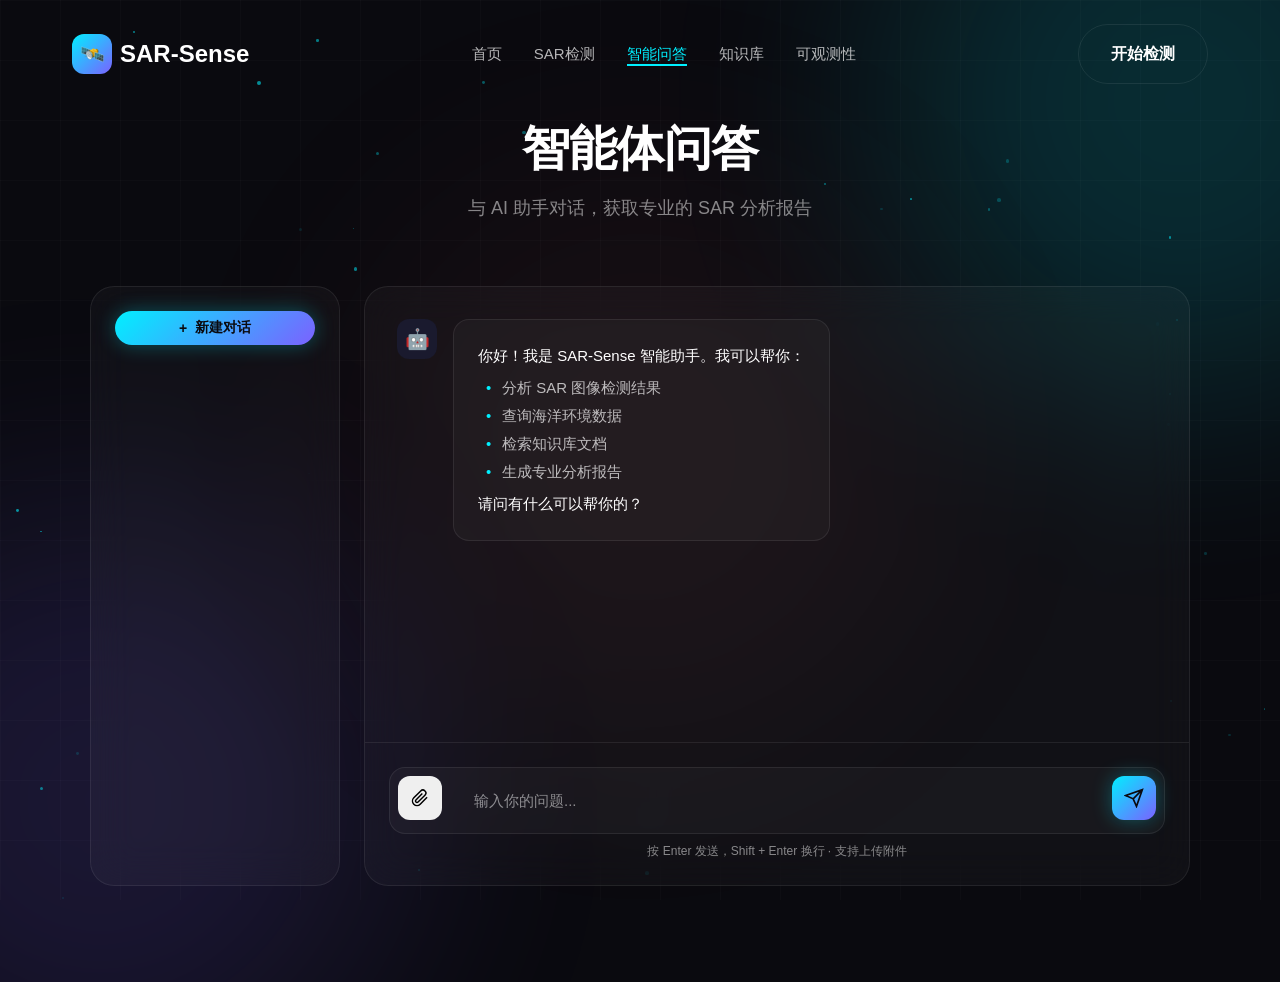
==== commit 4a7c70d1: "前端溯源bug修复，多会话状态栏修复，多工具并发调用修" ====
--- a/chat.html
+++ b/chat.html
@@ -98,6 +98,6 @@
     </div>
   </section>
 
-  <script src="js/chat.js"></script>
+  <script src="js/chat.js?v=20260602"></script>
 </body>
 </html>
--- a/css/style.css
+++ b/css/style.css
@@ -2390,7 +2390,7 @@
 
 .stats-cards {
   display: grid;
-  grid-template-columns: 1fr 1fr;
+  grid-template-columns: repeat(3, minmax(0, 1fr));
   gap: var(--space-lg);
 }
 
@@ -2431,9 +2431,10 @@
 }
 
 .file-item {
-  display: flex;
-  align-items: center;
-  justify-content: space-between;
+  display: grid;
+  grid-template-columns: minmax(0, 1.2fr) minmax(0, 1.5fr) auto;
+  align-items: center;
+  gap: var(--space-lg);
   padding: var(--space-md) var(--space-lg);
   background: var(--glass-bg);
   border: 1px solid var(--glass-border);
@@ -2450,22 +2451,119 @@
   display: flex;
   align-items: center;
   gap: var(--space-md);
+  min-width: 0;
 }
 
 .file-icon {
   font-size: 1.25rem;
+  flex: 0 0 auto;
+}
+
+.file-main {
+  display: flex;
+  align-items: center;
+  justify-content: space-between;
+  gap: var(--space-md);
+  min-width: 0;
+}
+
+.file-title-block {
+  display: flex;
+  flex-direction: column;
+  gap: 0.2rem;
+  min-width: 0;
 }
 
 .file-name {
   font-size: 0.9375rem;
   color: var(--text-primary);
   font-weight: 500;
-}
-
+  overflow: hidden;
+  text-overflow: ellipsis;
+  white-space: nowrap;
+}
+
+.file-subtitle,
 .file-size {
   font-size: 0.8125rem;
   color: var(--text-tertiary);
   font-family: var(--font-mono);
+}
+
+.file-meta-grid {
+  display: grid;
+  grid-template-columns: repeat(4, minmax(0, 1fr));
+  gap: var(--space-sm);
+  min-width: 0;
+}
+
+.file-meta-item {
+  min-width: 0;
+  padding: 0.45rem 0.55rem;
+  background: rgba(255, 255, 255, 0.03);
+  border: 1px solid rgba(255, 255, 255, 0.06);
+  border-radius: var(--radius-sm);
+}
+
+.meta-label {
+  display: block;
+  margin-bottom: 0.2rem;
+  color: var(--text-tertiary);
+  font-size: 0.68rem;
+  line-height: 1;
+  text-transform: uppercase;
+  letter-spacing: 0.04em;
+}
+
+.meta-value {
+  display: block;
+  color: var(--text-secondary);
+  font-family: var(--font-mono);
+  font-size: 0.76rem;
+  line-height: 1.2;
+  overflow: hidden;
+  text-overflow: ellipsis;
+  white-space: nowrap;
+}
+
+.status-pill {
+  flex: 0 0 auto;
+  padding: 0.25rem 0.55rem;
+  border-radius: var(--radius-full);
+  border: 1px solid rgba(34, 197, 94, 0.35);
+  background: rgba(34, 197, 94, 0.08);
+  color: #4ade80;
+  font-size: 0.68rem;
+  font-family: var(--font-mono);
+  text-transform: uppercase;
+}
+
+.status-deleted {
+  border-color: rgba(239, 68, 68, 0.35);
+  background: rgba(239, 68, 68, 0.08);
+  color: #f87171;
+}
+
+.file-actions {
+  display: flex;
+  justify-content: flex-end;
+}
+
+.file-delete {
+  padding: var(--space-sm) var(--space-md);
+  border-color: rgba(239, 68, 68, 0.35);
+  color: #f87171;
+}
+
+.file-delete:hover {
+  background: rgba(239, 68, 68, 0.08);
+  border-color: rgba(239, 68, 68, 0.55);
+  color: #fca5a5;
+}
+
+.file-delete:disabled {
+  opacity: 0.65;
+  cursor: not-allowed;
 }
 
 .empty-state {
@@ -2723,6 +2821,27 @@
     padding: var(--space-sm) var(--space-md);
   }
 
+  .file-item {
+    grid-template-columns: 1fr;
+    align-items: stretch;
+  }
+
+  .file-main {
+    align-items: flex-start;
+  }
+
+  .file-meta-grid {
+    grid-template-columns: 1fr 1fr;
+  }
+
+  .file-actions {
+    justify-content: stretch;
+  }
+
+  .file-delete {
+    width: 100%;
+  }
+
   .timeline-item {
     flex-direction: column;
     align-items: flex-start;
@@ -2739,3 +2858,140 @@
     grid-template-columns: 1fr;
   }
 }
+
+/* ==================== Citation Rendering ==================== */
+
+/* 引用上标角标 */
+.citation-ref {
+  display: inline-block;
+  background: var(--accent-primary);
+  color: var(--bg-primary);
+  font-size: 0.7em;
+  font-weight: 700;
+  padding: 0 5px;
+  border-radius: 4px;
+  cursor: pointer;
+  vertical-align: super;
+  transition: all 0.2s;
+  line-height: 1.4;
+}
+.citation-ref:hover {
+  background: #00c8d6;
+  transform: scale(1.1);
+}
+
+/* 《文件名》高亮 */
+.citation-filename {
+  background: rgba(0, 240, 255, 0.1);
+  color: var(--accent-primary);
+  padding: 1px 4px;
+  border-radius: 3px;
+  font-weight: 500;
+}
+
+/* 参考来源折叠面板 */
+.citation-sources {
+  margin-top: 12px;
+  border-top: 1px solid var(--border-color);
+  padding-top: 8px;
+}
+.citation-sources summary {
+  cursor: pointer;
+  font-size: 0.85em;
+  color: var(--text-tertiary);
+  user-select: none;
+  padding: 4px 0;
+}
+.citation-sources summary:hover {
+  color: var(--text-secondary);
+}
+.citation-source-list {
+  margin-top: 8px;
+  display: flex;
+  flex-direction: column;
+  gap: 4px;
+}
+.citation-source-item {
+  display: flex;
+  align-items: center;
+  gap: 8px;
+  padding: 6px 10px;
+  border-radius: 6px;
+  font-size: 0.82em;
+  transition: background 0.15s;
+}
+.citation-source-item:hover {
+  background: var(--bg-card-hover);
+}
+.citation-source-item.highlighted {
+  background: rgba(0, 240, 255, 0.08);
+  outline: 1px solid rgba(0, 240, 255, 0.3);
+}
+.citation-badge {
+  background: var(--accent-primary);
+  color: var(--bg-primary);
+  padding: 1px 6px;
+  border-radius: 4px;
+  font-size: 0.85em;
+  font-weight: 700;
+  flex-shrink: 0;
+}
+.citation-name {
+  color: var(--text-primary);
+  font-weight: 500;
+}
+.citation-meta {
+  color: var(--text-tertiary);
+  margin-left: auto;
+  font-size: 0.9em;
+}
+
+/* 分组来源样式 */
+.citation-group {
+  margin-bottom: 12px;
+}
+.citation-group:last-child {
+  margin-bottom: 0;
+}
+.citation-group-title {
+  font-size: 0.9em;
+  font-weight: 600;
+  color: #6366f1;
+  margin-bottom: 6px;
+  padding-left: 4px;
+  border-left: 3px solid #6366f1;
+}
+
+/* 后台流式输出状态指示 */
+.streaming-indicator {
+  display: inline-block;
+  margin-right: 8px;
+  animation: pulse 1.5s ease-in-out infinite;
+  font-size: 0.9em;
+}
+
+@keyframes pulse {
+  0%, 100% {
+    opacity: 1;
+    transform: scale(1);
+  }
+  50% {
+    opacity: 0.5;
+    transform: scale(0.95);
+  }
+}
+
+/* 完成闪烁效果 */
+.completed-pulse {
+  animation: completePulse 0.5s ease-in-out 3;
+  background: linear-gradient(90deg, transparent, rgba(99, 102, 241, 0.2), transparent);
+}
+
+@keyframes completePulse {
+  0%, 100% {
+    opacity: 1;
+  }
+  50% {
+    opacity: 0.7;
+  }
+}
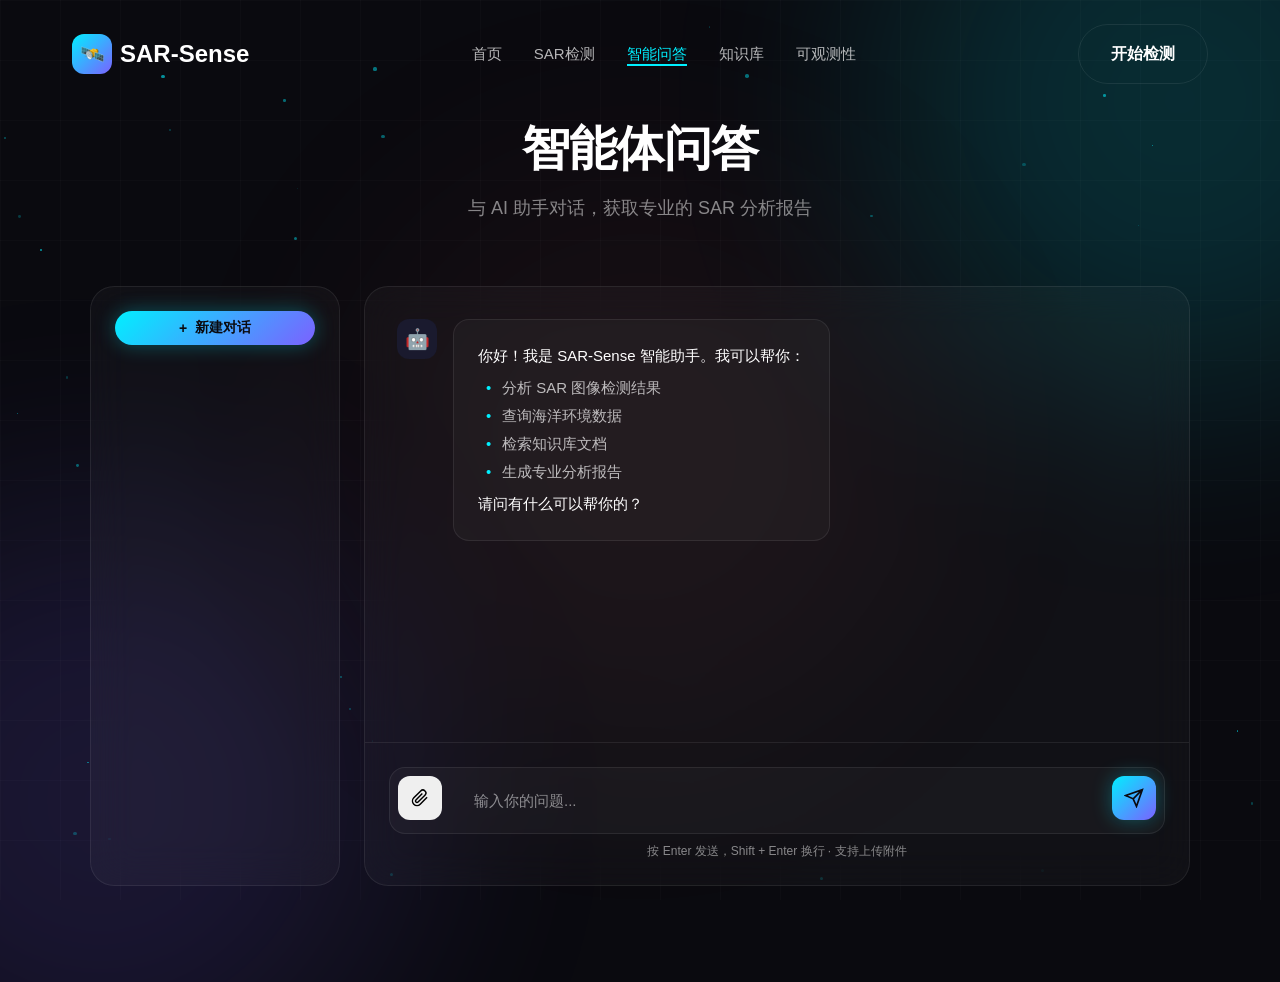
==== commit 98348973: "修复前端显示问题" ====
--- a/chat.html
+++ b/chat.html
@@ -98,6 +98,6 @@
     </div>
   </section>
 
-  <script src="js/chat.js?v=20260602"></script>
+  <script src="js/chat.js?v=20260608-4"></script>
 </body>
 </html>
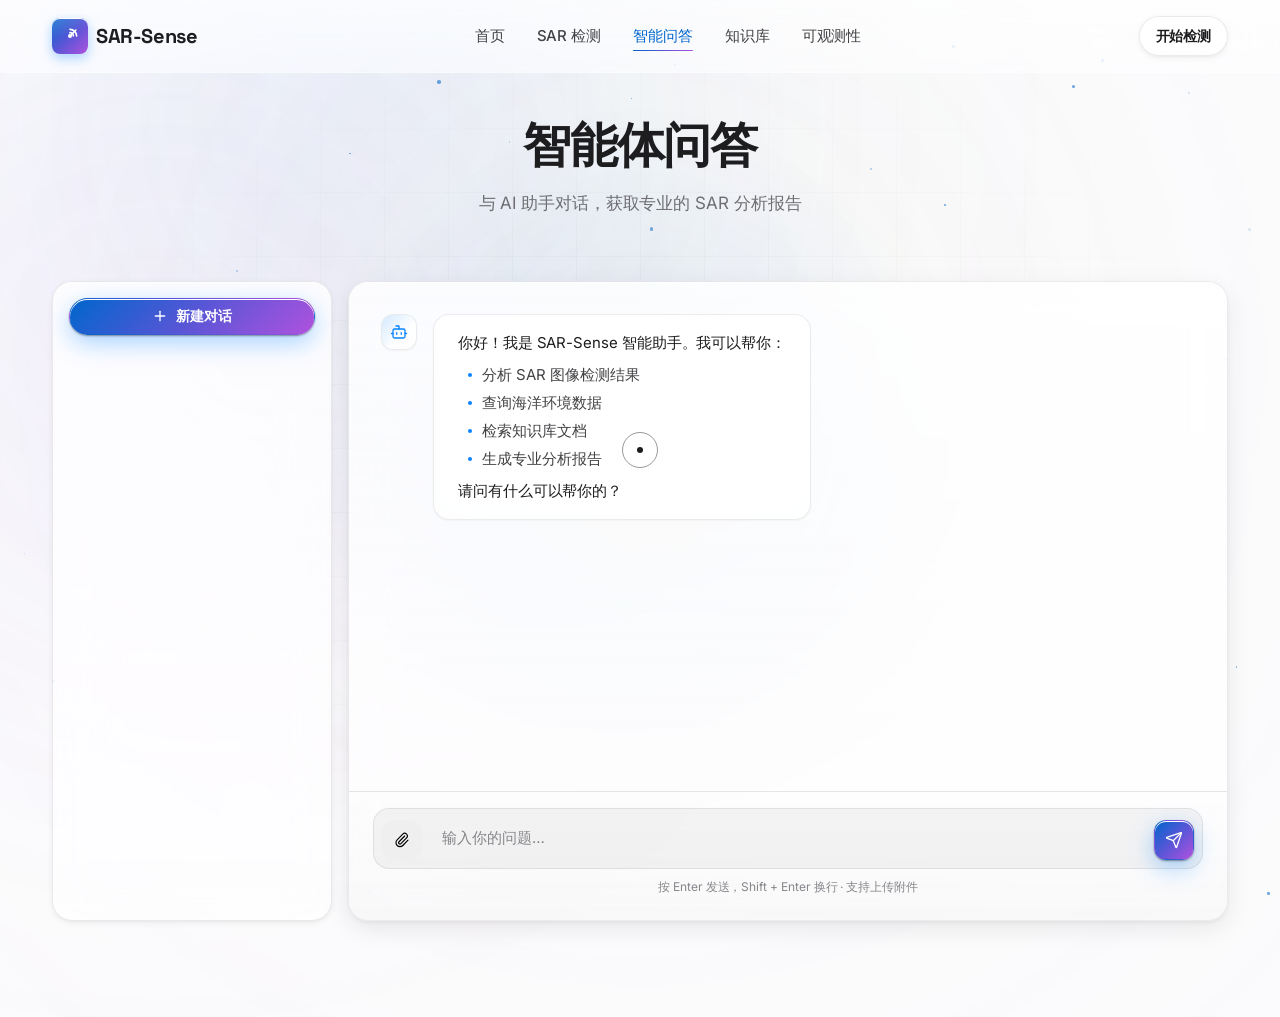
==== commit d805dac8: "检索优化 分块优化" ====
--- a/chat.html
+++ b/chat.html
@@ -4,10 +4,17 @@
   <meta charset="UTF-8">
   <meta name="viewport" content="width=device-width, initial-scale=1.0">
   <title>智能问答 | SAR-Sense</title>
+
+  <link rel="preconnect" href="https://fonts.googleapis.com">
+  <link rel="preconnect" href="https://fonts.gstatic.com" crossorigin>
+  <link href="https://fonts.googleapis.com/css2?family=Inter:wght@400;500;600;700&family=Space+Grotesk:wght@500;600;700&family=Playfair+Display:ital,wght@0,400;0,500;0,600;1,400;1,500&family=JetBrains+Mono:wght@400;500&display=swap" rel="stylesheet">
+
   <link rel="stylesheet" href="css/style.css">
-  <link rel="icon" type="image/svg+xml" href="data:image/svg+xml,<svg xmlns='http://www.w3.org/2000/svg' viewBox='0 0 100 100'><text y='.9em' font-size='90'>🛰️</text></svg>">
+  <link rel="stylesheet" href="css/luxury.css">
+  <link rel="icon" type="image/svg+xml" href="data:image/svg+xml,%3Csvg xmlns='http://www.w3.org/2000/svg' viewBox='0 0 24 24' fill='none' stroke='%23a07f4f' stroke-width='2' stroke-linecap='round' stroke-linejoin='round'%3E%3Ccircle cx='12' cy='12' r='2.4' fill='%23a07f4f'/%3E%3Cpath d='M12 4a8 8 0 0 1 8 8'/%3E%3Cpath d='M12 8a4 4 0 0 1 4 4'/%3E%3Cline x1='12' y1='12' x2='19' y2='5'/%3E%3C/svg%3E">
 </head>
-<body>
+<body class="lux-cursor-on">
+  <script src="js/luxury.js"></script>
   <div class="bg-grid"></div>
   <div class="bg-glow bg-glow-1"></div>
   <div class="bg-glow bg-glow-2"></div>
@@ -17,20 +24,29 @@
   <nav class="navbar">
     <div class="container">
       <a href="index.html" class="navbar-brand">
-        <span class="logo-icon">🛰️</span>
+        <span class="logo-icon">
+          <svg viewBox="0 0 24 24" fill="none" stroke="currentColor" stroke-width="2" stroke-linecap="round" stroke-linejoin="round" aria-hidden="true">
+            <circle cx="12" cy="12" r="2.4" fill="currentColor" stroke="none"/>
+            <path d="M12 4a8 8 0 0 1 8 8"/>
+            <path d="M12 8a4 4 0 0 1 4 4"/>
+            <line x1="12" y1="12" x2="19" y2="5"/>
+          </svg>
+        </span>
         <span>SAR-Sense</span>
       </a>
       <ul class="navbar-nav">
         <li><a href="index.html">首页</a></li>
-        <li><a href="detection.html">SAR检测</a></li>
-        <li><a href="chat.html">智能问答</a></li>
+        <li><a href="detection.html">SAR 检测</a></li>
+        <li><a href="chat.html" class="active">智能问答</a></li>
         <li><a href="knowledge.html">知识库</a></li>
         <li><a href="metrics.html">可观测性</a></li>
       </ul>
       <div class="navbar-actions">
-        <a href="detection.html" class="btn btn-secondary">开始检测</a>
+        <a href="detection.html" class="btn btn-secondary btn-sm">开始检测</a>
       </div>
-      <button class="mobile-menu-btn" aria-label="菜单">☰</button>
+      <button class="mobile-menu-btn" aria-label="菜单">
+        <svg class="icon" aria-hidden="true"><use href="/assets/icons.svg#menu"/></svg>
+      </button>
     </div>
   </nav>
 
@@ -45,7 +61,8 @@
         <div class="chat-sidebar" id="chatSidebar">
           <div class="sidebar-header">
             <button class="btn btn-primary btn-sm" id="newConvBtn">
-              <span>+</span> 新建对话
+              <svg class="icon icon-sm" aria-hidden="true"><use href="/assets/icons.svg#plus"/></svg>
+              新建对话
             </button>
           </div>
           <div class="conversation-list" id="conversationList"></div>
@@ -54,7 +71,9 @@
         <div class="chat-main">
           <div class="chat-messages" id="chatMessages">
             <div class="message assistant">
-              <div class="message-avatar">🤖</div>
+              <div class="message-avatar">
+                <svg class="icon" aria-hidden="true"><use href="/assets/icons.svg#bot"/></svg>
+              </div>
               <div class="message-content">
                 <p>你好！我是 SAR-Sense 智能助手。我可以帮你：</p>
                 <ul>
@@ -69,24 +88,22 @@
           </div>
 
           <div class="attachment-indicator" id="attachmentIndicator" style="display: none;">
-            <span class="icon">📎</span>
+            <svg class="icon icon-sm" aria-hidden="true"><use href="/assets/icons.svg#paperclip"/></svg>
             <span id="attachmentName">附件已就绪</span>
-            <button class="attachment-remove" id="removeAttachment">✕</button>
+            <button class="attachment-remove" id="removeAttachment" aria-label="移除附件">
+              <svg class="icon icon-sm" aria-hidden="true"><use href="/assets/icons.svg#x"/></svg>
+            </button>
           </div>
 
           <div class="chat-input-area">
             <div class="chat-input-wrapper">
-              <button class="btn btn-icon" id="attachBtn" title="上传附件">
-                <svg width="18" height="18" viewBox="0 0 24 24" fill="none" stroke="currentColor" stroke-width="2">
-                  <path d="M21.44 11.05l-9.19 9.19a6 6 0 01-8.49-8.49l9.19-9.19a4 4 0 015.66 5.66l-9.2 9.19a2 2 0 01-2.83-2.83l8.49-8.48"/>
-                </svg>
+              <button class="btn btn-icon" id="attachBtn" title="上传附件" aria-label="上传附件">
+                <svg class="icon icon-sm" aria-hidden="true"><use href="/assets/icons.svg#paperclip"/></svg>
               </button>
               <input type="file" id="fileInput" accept=".txt,.md,.pdf,.docx,.png,.jpg,.jpeg,.csv,.json,.log,.py" hidden>
-              <textarea id="chatInput" placeholder="输入你的问题..." rows="1"></textarea>
-              <button class="btn btn-primary" id="sendBtn">
-                <svg width="20" height="20" viewBox="0 0 24 24" fill="none" stroke="currentColor" stroke-width="2">
-                  <path d="M22 2L11 13M22 2l-7 20-4-9-9-4 20-7z"/>
-                </svg>
+              <textarea id="chatInput" placeholder="输入你的问题…" rows="1"></textarea>
+              <button class="btn btn-primary" id="sendBtn" aria-label="发送">
+                <svg class="icon icon-sm" aria-hidden="true"><use href="/assets/icons.svg#send"/></svg>
               </button>
             </div>
             <div class="chat-hint">
@@ -98,6 +115,6 @@
     </div>
   </section>
 
-  <script src="js/chat.js?v=20260608-4"></script>
+  <script src="js/chat.js?v=20260618-1"></script>
 </body>
 </html>
--- a/css/style.css
+++ b/css/style.css
@@ -1,36 +1,106 @@
-/* SAR-Sense Dark Tech/Fintech Style */
-
-/* ==================== Design Tokens ==================== */
+/* ============================================================
+ * SAR-Sense — Apple Light · Liquid Glass
+ * Design language: Apple.com light mode + iOS Settings light vibrancy
+ * Fonts: Inter (UI) · Space Grotesk (display) · JetBrains Mono (data)
+ * ============================================================ */
+
+/* ==================== Design Tokens — Apple Light ==================== */
 :root {
-  /* Colors - Dark Theme */
-  --bg-primary: #0a0a0f;
-  --bg-secondary: #12121a;
-  --bg-tertiary: #1a1a2e;
-  --bg-card: rgba(255, 255, 255, 0.03);
-  --bg-card-hover: rgba(255, 255, 255, 0.06);
-
-  /* Accent Colors - Neon/Cyan */
-  --accent-primary: #00f0ff;
-  --accent-secondary: #7b61ff;
-  --accent-tertiary: #ff6b6b;
-  --accent-gradient: linear-gradient(135deg, #00f0ff 0%, #7b61ff 100%);
-
-  /* Text Colors */
-  --text-primary: #ffffff;
-  --text-secondary: rgba(255, 255, 255, 0.7);
-  --text-tertiary: rgba(255, 255, 255, 0.5);
-
-  /* Border Colors */
-  --border-color: rgba(255, 255, 255, 0.08);
-  --border-glow: rgba(0, 240, 255, 0.3);
-
-  /* Shadows */
-  --shadow-sm: 0 2px 8px rgba(0, 0, 0, 0.3);
-  --shadow-md: 0 4px 16px rgba(0, 0, 0, 0.4);
-  --shadow-lg: 0 8px 32px rgba(0, 0, 0, 0.5);
-  --shadow-glow: 0 0 20px rgba(0, 240, 255, 0.15);
-
-  /* Spacing */
+  /* ── Surface palette — Apple system grays ── */
+  --bg-primary: #fbfbfd;             /* apple.com 主底色 */
+  --bg-secondary: #f5f5f7;           /* iOS settings grouped bg */
+  --bg-tertiary: #ffffff;            /* 卡片底层 */
+  --bg-elevated: #ffffff;            /* 浮起的高层卡片 */
+
+  /* Glass surfaces — Apple light vibrancy（白色调透明 + 强 saturation）*/
+  --glass-fill: linear-gradient(
+    180deg,
+    rgba(255, 255, 255, 0.85) 0%,
+    rgba(255, 255, 255, 0.65) 100%
+  );
+  --glass-fill-hover: linear-gradient(
+    180deg,
+    rgba(255, 255, 255, 0.95) 0%,
+    rgba(255, 255, 255, 0.78) 100%
+  );
+  --glass-bg: rgba(255, 255, 255, 0.72);
+  --bg-card: rgba(255, 255, 255, 0.72);
+  --bg-card-hover: rgba(255, 255, 255, 0.92);
+
+  /* ── Accent — Apple System Blue (light mode 偏深一档可读性更好) ── */
+  --accent-primary: #0066cc;          /* apple.com link blue */
+  --accent-primary-soft: #0a84ff;     /* hover / 二级 */
+  --accent-secondary: #af52de;        /* iOS Purple light */
+  --accent-mint: #34c759;             /* iOS Green light */
+  --accent-pink: #ff2d55;             /* iOS Pink light */
+  --accent-amber: #ff9500;             /* iOS Orange light */
+
+  /* Premium gradients — restrained */
+  --accent-gradient: linear-gradient(
+    135deg,
+    #0066cc 0%,
+    #5856d6 50%,
+    #af52de 100%
+  );
+  --accent-gradient-soft: linear-gradient(
+    135deg,
+    rgba(0, 102, 204, 0.12) 0%,
+    rgba(175, 82, 222, 0.10) 100%
+  );
+  --aurora-gradient: radial-gradient(
+      ellipse 75% 45% at 18% 0%,
+      rgba(0, 102, 204, 0.08) 0%,
+      transparent 60%
+    ),
+    radial-gradient(
+      ellipse 55% 35% at 82% 30%,
+      rgba(175, 82, 222, 0.06) 0%,
+      transparent 60%
+    ),
+    radial-gradient(
+      ellipse 65% 45% at 50% 100%,
+      rgba(212, 175, 111, 0.05) 0%,
+      transparent 70%
+    );
+
+  /* ── Text — Apple system text (light) ── */
+  --text-primary: #1d1d1f;             /* apple.com 主文字 */
+  --text-secondary: #424245;
+  --text-tertiary: #6e6e73;            /* apple.com 副文字 */
+  --text-quaternary: #86868b;          /* apple.com tertiary */
+
+  /* ── Borders & dividers ── */
+  --border-color: rgba(0, 0, 0, 0.08);
+  --border-strong: rgba(0, 0, 0, 0.14);
+  --border-glow: rgba(0, 102, 204, 0.40);
+  --border-highlight: rgba(255, 255, 255, 0.95);  /* glass 顶部白边光 */
+
+  /* ── Layered shadows (light mode 用更深更柔和的阴影) ── */
+  --shadow-xs: 0 1px 2px rgba(0, 0, 0, 0.04);
+  --shadow-sm:
+    0 1px 2px rgba(0, 0, 0, 0.04),
+    0 2px 6px rgba(0, 0, 0, 0.06);
+  --shadow-md:
+    0 2px 4px rgba(0, 0, 0, 0.05),
+    0 8px 24px rgba(0, 0, 0, 0.08);
+  --shadow-lg:
+    0 4px 8px rgba(0, 0, 0, 0.06),
+    0 16px 48px rgba(0, 0, 0, 0.12);
+  --shadow-xl:
+    0 8px 16px rgba(0, 0, 0, 0.08),
+    0 32px 80px rgba(0, 0, 0, 0.16);
+
+  /* Glow shadows — colored emissions */
+  --shadow-glow:        0 0 28px rgba(0, 102, 204, 0.14);
+  --shadow-glow-strong: 0 0 48px rgba(0, 102, 204, 0.22);
+  --shadow-glow-purple: 0 0 36px rgba(175, 82, 222, 0.18);
+  --shadow-glow-mint:   0 0 32px rgba(52, 199, 89, 0.18);
+
+  /* Inner highlight — light mode 用白色高光（Apple 玻璃顶部反光） */
+  --inset-highlight: inset 0 1px 0 rgba(255, 255, 255, 0.85);
+  --inset-highlight-strong: inset 0 1px 0 rgba(255, 255, 255, 1);
+
+  /* ── Spacing — 4pt baseline ── */
   --space-xs: 0.25rem;
   --space-sm: 0.5rem;
   --space-md: 1rem;
@@ -40,27 +110,77 @@
   --space-3xl: 4rem;
   --space-4xl: 6rem;
 
-  /* Border Radius */
+  /* ── Border Radius ── */
+  --radius-xs: 4px;
   --radius-sm: 8px;
   --radius-md: 12px;
   --radius-lg: 16px;
-  --radius-xl: 24px;
+  --radius-xl: 20px;
+  --radius-2xl: 28px;
   --radius-full: 9999px;
 
-  /* Typography */
-  --font-display: -apple-system, BlinkMacSystemFont, 'Segoe UI', 'PingFang SC', 'Microsoft YaHei', sans-serif;
-  --font-body: -apple-system, BlinkMacSystemFont, 'Segoe UI', 'PingFang SC', 'Microsoft YaHei', sans-serif;
-  --font-mono: 'SF Mono', 'Fira Code', 'Consolas', monospace;
-
-  /* Transitions */
-  --transition-fast: 0.15s ease;
-  --transition-normal: 0.3s ease;
-  --transition-slow: 0.5s ease;
-
-  /* Glass Effect */
-  --glass-bg: rgba(255, 255, 255, 0.03);
-  --glass-border: rgba(255, 255, 255, 0.08);
-  --glass-blur: blur(20px);
+  /* ── Typography ── */
+  --font-display: 'Space Grotesk', 'Inter', -apple-system, BlinkMacSystemFont,
+                  'SF Pro Display', 'PingFang SC', 'Microsoft YaHei', sans-serif;
+  --font-body:    'Inter', -apple-system, BlinkMacSystemFont,
+                  'SF Pro Text', 'PingFang SC', 'Microsoft YaHei', sans-serif;
+  --font-mono:    'JetBrains Mono', 'SF Mono', 'Fira Code', 'Consolas', monospace;
+
+  /* Type scale */
+  --text-xs: 0.75rem;
+  --text-sm: 0.875rem;
+  --text-base: 1rem;
+  --text-md: 1.0625rem;
+  --text-lg: 1.25rem;
+  --text-xl: 1.5rem;
+  --text-2xl: 2rem;
+  --text-3xl: 2.5rem;
+  --text-4xl: 3.5rem;
+  --text-5xl: clamp(2.5rem, 5.5vw, 4.5rem);   /* 缩小一档防溢出 */
+
+  /* ── Easing — Apple iOS spring curves ── */
+  --ease-ios:        cubic-bezier(0.32, 0.72, 0, 1);
+  --ease-spring:     cubic-bezier(0.34, 1.56, 0.64, 1);
+  --ease-out-expo:   cubic-bezier(0.16, 1, 0.3, 1);
+  --ease-in-out:     cubic-bezier(0.65, 0, 0.35, 1);
+
+  /* Durations */
+  --duration-instant: 80ms;
+  --duration-fast:    160ms;
+  --duration-normal:  240ms;
+  --duration-slow:    400ms;
+  --duration-slower:  600ms;
+
+  --transition-fast:   var(--duration-fast)   var(--ease-ios);
+  --transition-normal: var(--duration-normal) var(--ease-ios);
+  --transition-slow:   var(--duration-slow)   var(--ease-out-expo);
+
+  /* Glass blur — Apple Liquid Glass 标准 */
+  --glass-blur:        blur(24px) saturate(180%);
+  --glass-blur-strong: blur(40px) saturate(180%);
+  --glass-border: rgba(0, 0, 0, 0.06);
+
+  /* Z-index scale */
+  --z-base:    1;
+  --z-elevated: 10;
+  --z-sticky:  100;
+  --z-overlay: 500;
+  --z-modal:   1000;
+  --z-toast:   2000;
+}
+
+/* Reduce motion */
+@media (prefers-reduced-motion: reduce) {
+  :root {
+    --duration-fast: 0ms;
+    --duration-normal: 0ms;
+    --duration-slow: 0ms;
+  }
+  *, *::before, *::after {
+    animation-duration: 0.01ms !important;
+    animation-iteration-count: 1 !important;
+    transition-duration: 0.01ms !important;
+  }
 }
 
 /* ==================== Reset & Base ==================== */
@@ -73,26 +193,29 @@
 html {
   scroll-behavior: smooth;
   font-size: 16px;
+  -webkit-text-size-adjust: 100%;
 }
 
 body {
   font-family: var(--font-body);
+  font-feature-settings: 'cv02', 'cv03', 'cv04', 'cv11';  /* Inter premium variants */
   background-color: var(--bg-primary);
   color: var(--text-primary);
   line-height: 1.6;
   overflow-x: hidden;
   -webkit-font-smoothing: antialiased;
   -moz-osx-font-smoothing: grayscale;
+  text-rendering: optimizeLegibility;
 }
 
 a {
-  color: var(--accent-primary);
+  color: var(--accent-primary-soft);
   text-decoration: none;
   transition: color var(--transition-fast);
 }
 
 a:hover {
-  color: var(--accent-secondary);
+  color: var(--accent-primary);
 }
 
 img {
@@ -101,33 +224,51 @@
   display: block;
 }
 
+/* Tabular figures — for any numeric display so digits don't shift width */
+.tabular,
+.metric-value,
+.hero-stat-value,
+.trust-value,
+.mockup-card-value {
+  font-variant-numeric: tabular-nums;
+  font-feature-settings: 'tnum' 1, 'cv02' 1;
+}
+
 /* ==================== Typography ==================== */
 h1, h2, h3, h4, h5, h6 {
   font-family: var(--font-display);
+  font-weight: 600;
+  line-height: 1.1;
+  letter-spacing: -0.02em;
+  color: var(--text-primary);
+}
+
+h1 {
+  font-size: var(--text-5xl);
   font-weight: 700;
-  line-height: 1.2;
-  letter-spacing: -0.02em;
-}
-
-h1 {
-  font-size: clamp(2.5rem, 5vw, 4rem);
+  letter-spacing: -0.035em;
 }
 
 h2 {
   font-size: clamp(2rem, 4vw, 3rem);
+  letter-spacing: -0.025em;
 }
 
 h3 {
-  font-size: clamp(1.5rem, 3vw, 2rem);
+  font-size: clamp(1.375rem, 2.5vw, 1.75rem);
+  letter-spacing: -0.015em;
 }
 
 h4 {
-  font-size: clamp(1.25rem, 2vw, 1.5rem);
+  font-size: clamp(1.0625rem, 1.6vw, 1.25rem);
+  letter-spacing: -0.01em;
+  font-weight: 600;
 }
 
 p {
-  font-size: 1.125rem;
+  font-size: 1rem;
   color: var(--text-secondary);
+  line-height: 1.65;
 }
 
 .text-gradient {
@@ -140,7 +281,7 @@
 /* ==================== Layout ==================== */
 .container {
   width: 100%;
-  max-width: 1200px;
+  max-width: 1240px;
   margin: 0 auto;
   padding: 0 var(--space-xl);
 }
@@ -150,84 +291,111 @@
   position: relative;
 }
 
-.section-header {
-  text-align: center;
-  margin-bottom: var(--space-3xl);
-}
-
-.section-header h2 {
-  margin-bottom: var(--space-md);
-}
-
-.section-header p {
-  max-width: 600px;
-  margin: 0 auto;
-  font-size: 1.125rem;
-  color: var(--text-tertiary);
-}
-
-/* ==================== Background Effects ==================== */
+/* ==================== Background Effects — Light Aurora ==================== */
+
+/* 网格 — light 模式用淡黑色细线（Apple.com 顶部那种隐约的网格） */
 .bg-grid {
   position: fixed;
-  top: 0;
-  left: 0;
-  width: 100%;
-  height: 100%;
+  inset: 0;
   background-image:
-    linear-gradient(rgba(255, 255, 255, 0.02) 1px, transparent 1px),
-    linear-gradient(90deg, rgba(255, 255, 255, 0.02) 1px, transparent 1px);
-  background-size: 60px 60px;
+    linear-gradient(rgba(0, 0, 0, 0.025) 1px, transparent 1px),
+    linear-gradient(90deg, rgba(0, 0, 0, 0.025) 1px, transparent 1px);
+  background-size: 64px 64px;
+  /* 边缘羽化 */
+  -webkit-mask-image: radial-gradient(ellipse at center, black 25%, transparent 75%);
+          mask-image: radial-gradient(ellipse at center, black 25%, transparent 75%);
   pointer-events: none;
   z-index: 0;
 }
 
+/* Aurora 极光层 — 淡蓝紫色斑（很淡，主要靠 glass 上叠 saturation 出彩）*/
 .bg-glow {
   position: fixed;
-  width: 600px;
-  height: 600px;
-  border-radius: 50%;
-  filter: blur(120px);
-  opacity: 0.15;
+  inset: 0;
+  background: var(--aurora-gradient);
   pointer-events: none;
   z-index: 0;
+  opacity: 1;
+  animation: aurora-drift 28s var(--ease-in-out) infinite alternate;
+}
+
+.bg-glow-1,
+.bg-glow-2,
+.bg-glow-3 {
+  position: fixed;
+  width: 760px;
+  height: 760px;
+  border-radius: 50%;
+  filter: blur(160px);
+  pointer-events: none;
+  z-index: 0;
+  opacity: 0.45;
+  mix-blend-mode: multiply;     /* 在白底上 multiply 才能看见 */
 }
 
 .bg-glow-1 {
-  top: -200px;
+  top: -260px;
   right: -200px;
-  background: var(--accent-primary);
+  background: radial-gradient(circle, rgba(0, 102, 204, 0.32) 0%, transparent 70%);
+  animation: aurora-pulse 14s var(--ease-in-out) infinite alternate;
 }
 
 .bg-glow-2 {
-  bottom: -200px;
-  left: -200px;
-  background: var(--accent-secondary);
+  bottom: -280px;
+  left: -220px;
+  background: radial-gradient(circle, rgba(175, 82, 222, 0.26) 0%, transparent 70%);
+  animation: aurora-pulse 16s var(--ease-in-out) infinite alternate-reverse;
 }
 
 .bg-glow-3 {
-  top: 50%;
+  top: 40%;
   left: 50%;
   transform: translate(-50%, -50%);
-  background: var(--accent-tertiary);
-  opacity: 0.05;
-}
-
-/* ==================== Navigation ==================== */
+  width: 1200px;
+  height: 1200px;
+  background: radial-gradient(circle, rgba(212, 175, 111, 0.18) 0%, transparent 65%);
+  opacity: 0.55;
+  filter: blur(200px);
+  animation: aurora-drift 36s var(--ease-in-out) infinite alternate;
+}
+
+/* Noise 在白底上不需要 */
+body::before { display: none; }
+
+/* 顶部 fade 不需要 — navbar 自身已有 backdrop-filter
+   原 200px 高的白雾会盖到 hero 文字（z-index:1 + position:fixed
+   导致 stacking 上压在内容之上），肉眼像"字被遮住" */
+body::after { display: none; }
+
+/* ==================== Navigation — Light Liquid Glass Bar ==================== */
 .navbar {
   position: fixed;
   top: 0;
   left: 0;
   right: 0;
-  z-index: 1000;
-  padding: var(--space-lg) 0;
+  z-index: var(--z-sticky);
+  padding: var(--space-md) 0;
   transition: all var(--transition-normal);
+  background: linear-gradient(
+    180deg,
+    rgba(255, 255, 255, 0.72) 0%,
+    rgba(255, 255, 255, 0.55) 100%
+  );
+  -webkit-backdrop-filter: var(--glass-blur-strong);
+          backdrop-filter: var(--glass-blur-strong);
+  border-bottom: 1px solid transparent;
 }
 
 .navbar.scrolled {
-  background: rgba(10, 10, 15, 0.9);
-  backdrop-filter: var(--glass-blur);
-  border-bottom: 1px solid var(--border-color);
-  padding: var(--space-md) 0;
+  background: linear-gradient(
+    180deg,
+    rgba(255, 255, 255, 0.95) 0%,
+    rgba(255, 255, 255, 0.82) 100%
+  );
+  border-bottom-color: var(--border-color);
+  box-shadow:
+    0 1px 0 rgba(255, 255, 255, 0.95) inset,
+    0 8px 24px rgba(0, 0, 0, 0.06);
 }
 
 .navbar .container {
@@ -240,21 +408,56 @@
   display: flex;
   align-items: center;
   gap: var(--space-sm);
+  flex-shrink: 0;
   font-family: var(--font-display);
-  font-size: 1.5rem;
+  font-size: 1.25rem;
   font-weight: 700;
+  letter-spacing: -0.02em;
   color: var(--text-primary);
-}
-
+  white-space: nowrap;
+  transition: opacity var(--transition-fast);
+}
+
+.navbar-brand:hover {
+  opacity: 0.85;
+}
+
+/* 品牌图标容器 — 用于装 SVG mark，不再是 emoji 框 */
 .navbar-brand .logo-icon {
-  width: 40px;
-  height: 40px;
+  width: 36px;
+  height: 36px;
   background: var(--accent-gradient);
-  border-radius: var(--radius-md);
+  border-radius: var(--radius-sm);
   display: flex;
   align-items: center;
   justify-content: center;
-  font-size: 1.25rem;
+  color: #fff;
+  box-shadow:
+    var(--inset-highlight-strong),
+    0 4px 12px rgba(10, 132, 255, 0.35),
+    0 0 0 0.5px rgba(255, 255, 255, 0.15);
+  position: relative;
+  overflow: hidden;
+}
+
+/* logo 内的微光效果 — 像 iOS 应用图标的高光 */
+.navbar-brand .logo-icon::before {
+  content: '';
+  position: absolute;
+  inset: 0;
+  background: linear-gradient(
+    160deg,
+    rgba(255, 255, 255, 0.20) 0%,
+    transparent 45%
+  );
+  pointer-events: none;
+}
+
+.navbar-brand .logo-icon svg {
+  width: 20px;
+  height: 20px;
+  position: relative;
+  z-index: 1;
 }
 
 .navbar-nav {
@@ -268,99 +471,251 @@
   color: var(--text-secondary);
   font-size: 0.9375rem;
   font-weight: 500;
+  letter-spacing: -0.005em;
   transition: color var(--transition-fast);
   position: relative;
+  padding: var(--space-xs) 0;
 }
 
 .navbar-nav a::after {
   content: '';
   position: absolute;
-  bottom: -4px;
+  bottom: -2px;
   left: 0;
-  width: 0;
-  height: 2px;
-  background: var(--accent-primary);
-  transition: width var(--transition-normal);
+  right: 0;
+  height: 1.5px;
+  background: var(--accent-gradient);
+  border-radius: 2px;
+  transform: scaleX(0);
+  transform-origin: center;
+  transition: transform var(--transition-normal);
 }
 
 .navbar-nav a:hover {
   color: var(--text-primary);
 }
 
-.navbar-nav a:hover::after {
-  width: 100%;
+.navbar-nav a:hover::after,
+.navbar-nav a.active::after {
+  transform: scaleX(1);
 }
 
 .navbar-actions {
   display: flex;
   align-items: center;
-  gap: var(--space-md);
-}
-
-/* ==================== Buttons ==================== */
+  gap: var(--space-sm);
+}
+
+/* ==================== Buttons — Apple Premium ==================== */
 .btn {
   display: inline-flex;
   align-items: center;
   justify-content: center;
   gap: var(--space-sm);
-  padding: var(--space-md) var(--space-xl);
-  font-family: var(--font-display);
-  font-size: 1rem;
+  padding: 0.75rem var(--space-xl);
+  font-family: var(--font-body);
+  font-size: 0.9375rem;
   font-weight: 600;
-  border: none;
+  letter-spacing: -0.01em;
+  border: 1px solid transparent;
   border-radius: var(--radius-full);
   cursor: pointer;
-  transition: all var(--transition-normal);
+  /* 轻按反馈：scale + spring + glow */
+  transition:
+    transform var(--duration-fast) var(--ease-spring),
+    box-shadow var(--duration-normal) var(--ease-ios),
+    background var(--duration-normal) var(--ease-ios),
+    border-color var(--duration-normal) var(--ease-ios),
+    color var(--duration-fast) var(--ease-ios);
   position: relative;
   overflow: hidden;
-}
-
+  white-space: nowrap;
+  user-select: none;
+  -webkit-tap-highlight-color: transparent;
+}
+
+.btn:focus-visible {
+  outline: none;
+  box-shadow:
+    0 0 0 3px rgba(10, 132, 255, 0.40),
+    var(--shadow-md);
+}
+
+/* —— Primary CTA — 渐变 + 内高光 + ambient glow —— */
 .btn-primary {
   background: var(--accent-gradient);
-  color: var(--bg-primary);
-  box-shadow: 0 0 20px rgba(0, 240, 255, 0.3);
+  color: #fff;
+  box-shadow:
+    var(--inset-highlight-strong),
+    0 1px 2px rgba(0, 0, 0, 0.4),
+    0 8px 24px rgba(10, 132, 255, 0.35);
+}
+
+/* shimmer 高光扫过动画 —— hover 时触发 */
+.btn-primary::before {
+  content: '';
+  position: absolute;
+  top: 0;
+  left: -100%;
+  width: 100%;
+  height: 100%;
+  background: linear-gradient(
+    90deg,
+    transparent,
+    rgba(255, 255, 255, 0.18),
+    transparent
+  );
+  transition: left var(--duration-slow) var(--ease-out-expo);
+  pointer-events: none;
 }
 
 .btn-primary:hover {
-  transform: translateY(-2px);
-  box-shadow: 0 0 30px rgba(0, 240, 255, 0.5);
+  transform: translateY(-1px) scale(1.015);
+  box-shadow:
+    var(--inset-highlight-strong),
+    0 2px 4px rgba(0, 0, 0, 0.4),
+    0 12px 32px rgba(10, 132, 255, 0.50);
+}
+
+.btn-primary:hover::before {
+  left: 100%;
 }
 
 .btn-primary:active {
-  transform: translateY(0);
-}
-
+  transform: translateY(0) scale(0.98);
+  transition-duration: var(--duration-instant);
+  box-shadow:
+    var(--inset-highlight),
+    0 1px 2px rgba(0, 0, 0, 0.4),
+    0 4px 12px rgba(10, 132, 255, 0.30);
+}
+
+/* —— Secondary — 玻璃质感空心按钮 —— */
 .btn-secondary {
-  background: transparent;
+  background: var(--glass-fill);
+  -webkit-backdrop-filter: var(--glass-blur);
+          backdrop-filter: var(--glass-blur);
   color: var(--text-primary);
   border: 1px solid var(--border-color);
+  box-shadow:
+    var(--inset-highlight),
+    var(--shadow-sm);
 }
 
 .btn-secondary:hover {
-  background: var(--bg-card-hover);
-  border-color: var(--accent-primary);
-  color: var(--accent-primary);
-}
-
+  background: var(--glass-fill-hover);
+  border-color: var(--border-strong);
+  transform: translateY(-1px);
+  box-shadow:
+    var(--inset-highlight-strong),
+    var(--shadow-md);
+}
+
+.btn-secondary:active {
+  transform: translateY(0) scale(0.98);
+  transition-duration: var(--duration-instant);
+}
+
+/* —— Ghost — 仅文字按钮 —— */
 .btn-ghost {
   background: transparent;
   color: var(--text-secondary);
   padding: var(--space-sm) var(--space-md);
+  border-radius: var(--radius-md);
 }
 
 .btn-ghost:hover {
   color: var(--text-primary);
-  background: var(--bg-card);
-}
-
+  background: rgba(255, 255, 255, 0.06);
+}
+
+/* —— Icon button — 等宽方形 —— */
 .btn-icon {
-  width: 44px;
-  height: 44px;
+  width: 40px;
+  height: 40px;
   padding: 0;
   border-radius: var(--radius-md);
-}
-
-/* ==================== Hero Section ==================== */
+  flex-shrink: 0;
+}
+
+.btn-sm {
+  padding: 0.5rem var(--space-md);
+  font-size: 0.875rem;
+}
+
+/* ==================== SVG Icon System ==================== */
+.icon {
+  width: 20px;
+  height: 20px;
+  flex-shrink: 0;
+  fill: none;
+  stroke: currentColor;
+  stroke-width: 1.75;
+  stroke-linecap: round;
+  stroke-linejoin: round;
+  vertical-align: middle;
+}
+
+.icon-xs { width: 14px; height: 14px; }
+.icon-sm { width: 16px; height: 16px; }
+.icon-md { width: 20px; height: 20px; }
+.icon-lg { width: 24px; height: 24px; }
+.icon-xl { width: 32px; height: 32px; }
+
+/* Icon used as feature/section badge — 渐变背景容器 */
+.icon-tile {
+  width: 56px;
+  height: 56px;
+  border-radius: var(--radius-md);
+  display: inline-flex;
+  align-items: center;
+  justify-content: center;
+  background: var(--glass-fill);
+  border: 1px solid var(--border-color);
+  box-shadow:
+    var(--inset-highlight),
+    var(--shadow-xs);
+  position: relative;
+  overflow: hidden;
+  color: var(--accent-primary-soft);
+  transition: all var(--transition-normal);
+}
+
+.icon-tile::before {
+  content: '';
+  position: absolute;
+  inset: 0;
+  background: linear-gradient(
+    135deg,
+    rgba(10, 132, 255, 0.18),
+    transparent 60%
+  );
+  opacity: 0;
+  transition: opacity var(--transition-normal);
+}
+
+.icon-tile .icon {
+  width: 24px;
+  height: 24px;
+  position: relative;
+  z-index: 1;
+  stroke-width: 1.75;
+}
+
+/* 不同语义色变体 */
+.icon-tile.tone-purple { color: var(--accent-secondary); }
+.icon-tile.tone-purple::before { background: linear-gradient(135deg, rgba(191, 90, 242, 0.20), transparent 60%); }
+
+.icon-tile.tone-mint { color: var(--accent-mint); }
+.icon-tile.tone-mint::before { background: linear-gradient(135deg, rgba(48, 209, 88, 0.18), transparent 60%); }
+
+.icon-tile.tone-amber { color: var(--accent-amber); }
+.icon-tile.tone-amber::before { background: linear-gradient(135deg, rgba(255, 159, 10, 0.18), transparent 60%); }
+
+.icon-tile.tone-pink { color: var(--accent-pink); }
+.icon-tile.tone-pink::before { background: linear-gradient(135deg, rgba(255, 55, 95, 0.18), transparent 60%); }
+
+/* ==================== Hero Section — Premium ==================== */
 .hero {
   min-height: 100vh;
   display: flex;
@@ -372,48 +727,59 @@
 
 .hero-content {
   position: relative;
-  z-index: 1;
-  max-width: 800px;
-}
-
+  z-index: var(--z-base);
+  max-width: 760px;
+}
+
+/* Hero badge — Apple-style "Live" pill 玻璃胶囊 */
 .hero-badge {
   display: inline-flex;
   align-items: center;
-  gap: var(--space-sm);
-  padding: var(--space-sm) var(--space-lg);
-  background: var(--bg-card);
+  gap: 0.5rem;
+  padding: 0.4rem 0.9rem;
+  background: var(--glass-fill);
+  -webkit-backdrop-filter: var(--glass-blur);
+          backdrop-filter: var(--glass-blur);
   border: 1px solid var(--border-color);
   border-radius: var(--radius-full);
-  font-size: 0.875rem;
+  font-size: 0.8125rem;
+  font-weight: 500;
+  letter-spacing: -0.005em;
   color: var(--text-secondary);
   margin-bottom: var(--space-xl);
-  backdrop-filter: var(--glass-blur);
+  box-shadow:
+    var(--inset-highlight),
+    var(--shadow-xs);
 }
 
 .hero-badge .badge-dot {
-  width: 8px;
-  height: 8px;
-  background: var(--accent-primary);
+  width: 6px;
+  height: 6px;
+  background: var(--accent-mint);
   border-radius: 50%;
-  animation: pulse 2s infinite;
+  box-shadow: 0 0 8px rgba(48, 209, 88, 0.7);
+  animation: pulse-soft 2s var(--ease-in-out) infinite;
 }
 
 .hero h1 {
   margin-bottom: var(--space-lg);
-  line-height: 1.1;
+  line-height: 1.05;
+  letter-spacing: -0.04em;
+  font-weight: 700;
 }
 
 .hero-description {
-  font-size: 1.25rem;
+  font-size: 1.1875rem;
   color: var(--text-secondary);
   margin-bottom: var(--space-2xl);
   max-width: 600px;
-  line-height: 1.7;
+  line-height: 1.65;
+  letter-spacing: -0.005em;
 }
 
 .hero-actions {
   display: flex;
-  gap: var(--space-lg);
+  gap: var(--space-md);
   margin-bottom: var(--space-3xl);
 }
 
@@ -430,97 +796,131 @@
 
 .hero-stat-value {
   font-family: var(--font-display);
-  font-size: 2rem;
+  font-size: 2.25rem;
   font-weight: 700;
+  line-height: 1;
+  letter-spacing: -0.03em;
   color: var(--text-primary);
-  margin-bottom: var(--space-xs);
+  margin-bottom: 0.375rem;
 }
 
 .hero-stat-label {
-  font-size: 0.875rem;
+  font-size: 0.8125rem;
+  font-weight: 500;
+  letter-spacing: 0.01em;
   color: var(--text-tertiary);
+  text-transform: uppercase;
 }
 
 .hero-visual {
   position: absolute;
-  right: -100px;
+  right: -80px;
   top: 50%;
   transform: translateY(-50%);
-  width: 600px;
-  height: 600px;
+  width: 580px;
+  height: 580px;
   z-index: 0;
-}
-
+  perspective: 1200px;
+}
+
+/* Hero 主控制台 — 替代旧 mockup */
 .hero-mockup {
   width: 100%;
   height: 100%;
-  background: var(--bg-secondary);
+  background:
+    linear-gradient(180deg, rgba(255, 255, 255, 0.95), rgba(255, 255, 255, 0.80));
   border-radius: var(--radius-xl);
   border: 1px solid var(--border-color);
   overflow: hidden;
   position: relative;
-  box-shadow: var(--shadow-lg), var(--shadow-glow);
-}
-
+  box-shadow:
+    var(--inset-highlight-strong),
+    var(--shadow-xl),
+    var(--shadow-glow);
+  transform: rotateY(-8deg) rotateX(4deg);
+  transform-style: preserve-3d;
+}
+
+/* Mockup 顶 bar — 不再是 macOS 红绿黄，改成 "● Live · SAR-Sense Console" */
 .mockup-header {
+  padding: 0.875rem var(--space-lg);
+  background: linear-gradient(180deg, rgba(0, 0, 0, 0.025), transparent);
+  border-bottom: 1px solid var(--border-color);
+  display: flex;
+  align-items: center;
+  gap: var(--space-sm);
+  font-family: var(--font-mono);
+  font-size: 0.75rem;
+  color: var(--text-tertiary);
+}
+
+.mockup-dot {
+  width: 8px;
+  height: 8px;
+  border-radius: 50%;
+  flex-shrink: 0;
+}
+
+.mockup-dot:nth-child(1) {
+  background: var(--accent-mint);
+  box-shadow: 0 0 8px rgba(48, 209, 88, 0.7);
+  animation: pulse-soft 2s var(--ease-in-out) infinite;
+}
+.mockup-dot:nth-child(2),
+.mockup-dot:nth-child(3) {
+  display: none;          /* 去掉旧的 macOS 模拟点，换成 status 标签 */
+}
+
+.mockup-header::after {
+  content: 'Live · SAR-Sense Console';
+  letter-spacing: 0.02em;
+}
+
+.mockup-body {
   padding: var(--space-lg);
-  background: var(--bg-tertiary);
-  border-bottom: 1px solid var(--border-color);
-  display: flex;
-  align-items: center;
-  gap: var(--space-sm);
-}
-
-.mockup-dot {
-  width: 12px;
-  height: 12px;
-  border-radius: 50%;
-  background: var(--text-tertiary);
-}
-
-.mockup-dot:nth-child(1) { background: #ff5f57; }
-.mockup-dot:nth-child(2) { background: #ffbd2e; }
-.mockup-dot:nth-child(3) { background: #28c840; }
-
-.mockup-body {
-  padding: var(--space-xl);
   display: grid;
   grid-template-columns: 1fr 1fr;
-  gap: var(--space-lg);
+  gap: var(--space-md);
 }
 
 .mockup-card {
-  background: var(--bg-card);
+  background: var(--glass-fill);
+  -webkit-backdrop-filter: var(--glass-blur);
+          backdrop-filter: var(--glass-blur);
   border: 1px solid var(--border-color);
   border-radius: var(--radius-md);
-  padding: var(--space-lg);
-  backdrop-filter: var(--glass-blur);
+  padding: var(--space-md) var(--space-lg);
+  box-shadow: var(--inset-highlight);
 }
 
 .mockup-card-title {
-  font-size: 0.75rem;
+  font-size: 0.7rem;
   color: var(--text-tertiary);
-  margin-bottom: var(--space-sm);
+  margin-bottom: 0.375rem;
   text-transform: uppercase;
-  letter-spacing: 0.05em;
+  letter-spacing: 0.06em;
+  font-weight: 500;
 }
 
 .mockup-card-value {
   font-family: var(--font-display);
-  font-size: 1.5rem;
+  font-size: 1.625rem;
   font-weight: 700;
+  letter-spacing: -0.025em;
   color: var(--text-primary);
+  font-variant-numeric: tabular-nums;
 }
 
 .mockup-chart {
   grid-column: 1 / -1;
-  height: 120px;
-  background: var(--bg-card);
+  height: 160px;
+  background: var(--glass-fill);
   border: 1px solid var(--border-color);
   border-radius: var(--radius-md);
-  padding: var(--space-lg);
+  padding: var(--space-md) var(--space-lg);
   position: relative;
   overflow: hidden;
+  box-shadow: var(--inset-highlight);
 }
 
 .chart-line {
@@ -528,16 +928,41 @@
   bottom: 0;
   left: 0;
   right: 0;
-  height: 80%;
-  background: linear-gradient(to top, var(--accent-primary), transparent);
-  opacity: 0.3;
-  clip-path: polygon(0% 100%, 10% 60%, 20% 80%, 30% 40%, 40% 60%, 50% 20%, 60% 50%, 70% 30%, 80% 45%, 90% 15%, 100% 35%, 100% 100%);
-}
-
-/* ==================== Features Section ==================== */
+  height: 70%;
+  background: linear-gradient(
+    180deg,
+    rgba(10, 132, 255, 0.55) 0%,
+    rgba(10, 132, 255, 0.15) 60%,
+    transparent 100%
+  );
+  clip-path: polygon(
+    0% 100%, 8% 60%, 18% 75%, 28% 30%,
+    38% 55%, 50% 18%, 60% 45%, 72% 25%,
+    82% 38%, 92% 12%, 100% 28%, 100% 100%
+  );
+}
+
+/* 折线本身 — 在面积图上叠加亮线 */
+.mockup-chart::after {
+  content: '';
+  position: absolute;
+  bottom: 0;
+  left: 0;
+  right: 0;
+  height: 70%;
+  border-top: 1.5px solid var(--accent-primary);
+  clip-path: polygon(
+    0% 100%, 8% 60%, 18% 75%, 28% 30%,
+    38% 55%, 50% 18%, 60% 45%, 72% 25%,
+    82% 38%, 92% 12%, 100% 28%, 100% 28%, 100% 100%
+  );
+  filter: drop-shadow(0 0 6px rgba(10, 132, 255, 0.6));
+}
+
+/* ==================== Features Section — Apple Liquid Cards ==================== */
 .features {
   position: relative;
-  z-index: 1;
+  z-index: var(--z-base);
 }
 
 .features-grid {
@@ -546,62 +971,144 @@
   gap: var(--space-xl);
 }
 
-.feature-card {
-  background: var(--glass-bg);
-  border: 1px solid var(--glass-border);
+/* 通用卡片样式 — 应用于 feature/security/trust/tech */
+.feature-card,
+.security-card,
+.trust-card,
+.tech-card {
+  background: var(--glass-fill);
+  -webkit-backdrop-filter: var(--glass-blur);
+          backdrop-filter: var(--glass-blur);
+  border: 1px solid var(--border-color);
   border-radius: var(--radius-lg);
-  padding: var(--space-2xl);
-  backdrop-filter: var(--glass-blur);
-  transition: all var(--transition-normal);
+  padding: var(--space-xl);
   position: relative;
   overflow: hidden;
-}
-
-.feature-card::before {
+  box-shadow:
+    var(--inset-highlight),
+    var(--shadow-sm);
+  transition:
+    transform var(--duration-slow) var(--ease-spring),
+    background var(--duration-normal) var(--ease-ios),
+    border-color var(--duration-normal) var(--ease-ios),
+    box-shadow var(--duration-normal) var(--ease-ios);
+  isolation: isolate;
+}
+
+.feature-card { padding: var(--space-2xl); }
+
+/* 顶部 1px 渐变 accent — hover 时显示 */
+.feature-card::before,
+.security-card::before,
+.trust-card::before,
+.tech-card::before {
   content: '';
   position: absolute;
   top: 0;
   left: 0;
   right: 0;
-  height: 2px;
+  height: 1.5px;
   background: var(--accent-gradient);
-  transform: scaleX(0);
-  transform-origin: left;
-  transition: transform var(--transition-normal);
-}
-
-.feature-card:hover {
-  background: var(--bg-card-hover);
-  border-color: var(--border-glow);
-  transform: translateY(-4px);
-  box-shadow: var(--shadow-glow);
-}
-
-.feature-card:hover::before {
-  transform: scaleX(1);
-}
+  opacity: 0;
+  transition: opacity var(--transition-normal);
+  z-index: 1;
+}
+
+/* 卡片右上角辉光 — hover 时绽放 */
+.feature-card::after,
+.security-card::after,
+.trust-card::after,
+.tech-card::after {
+  content: '';
+  position: absolute;
+  top: 0;
+  right: 0;
+  width: 240px;
+  height: 240px;
+  background: radial-gradient(
+    circle at top right,
+    rgba(10, 132, 255, 0.18),
+    transparent 60%
+  );
+  opacity: 0;
+  transition: opacity var(--transition-slow);
+  pointer-events: none;
+  z-index: 0;
+}
+
+.feature-card:hover,
+.security-card:hover,
+.trust-card:hover,
+.tech-card:hover {
+  background: var(--glass-fill-hover);
+  border-color: var(--border-strong);
+  transform: translateY(-3px);
+  box-shadow:
+    var(--inset-highlight-strong),
+    var(--shadow-lg),
+    var(--shadow-glow);
+}
+
+.feature-card:hover::before,
+.security-card:hover::before,
+.trust-card:hover::before,
+.tech-card:hover::before {
+  opacity: 1;
+}
+
+.feature-card:hover::after,
+.security-card:hover::after,
+.trust-card:hover::after,
+.tech-card:hover::after {
+  opacity: 1;
+}
+
+/* feature-card 内部布局 */
+.feature-card > * { position: relative; z-index: 2; }
 
 .feature-icon {
   width: 56px;
   height: 56px;
-  background: var(--bg-tertiary);
   border-radius: var(--radius-md);
   display: flex;
   align-items: center;
   justify-content: center;
-  font-size: 1.5rem;
   margin-bottom: var(--space-lg);
+  background: var(--glass-fill);
   border: 1px solid var(--border-color);
+  box-shadow:
+    var(--inset-highlight),
+    var(--shadow-xs);
+  color: var(--accent-primary-soft);
+  position: relative;
+  overflow: hidden;
+}
+
+.feature-icon::before {
+  content: '';
+  position: absolute;
+  inset: 0;
+  background: linear-gradient(135deg, rgba(10, 132, 255, 0.20), transparent 60%);
+  opacity: 0.85;
+}
+
+.feature-icon .icon {
+  width: 26px;
+  height: 26px;
+  position: relative;
+  z-index: 1;
+  stroke-width: 1.75;
 }
 
 .feature-card h3 {
-  font-size: 1.25rem;
+  font-size: 1.3125rem;
   margin-bottom: var(--space-md);
   color: var(--text-primary);
+  letter-spacing: -0.015em;
 }
 
 .feature-card p {
-  font-size: 1rem;
+  font-size: 0.9375rem;
   color: var(--text-secondary);
   margin-bottom: var(--space-lg);
   line-height: 1.6;
@@ -611,72 +1118,104 @@
   list-style: none;
   display: flex;
   flex-direction: column;
+  gap: 0.625rem;
+}
+
+.feature-list li {
+  display: flex;
+  align-items: center;
   gap: var(--space-sm);
-}
-
-.feature-list li {
-  display: flex;
-  align-items: center;
-  gap: var(--space-sm);
-  font-size: 0.9375rem;
+  font-size: 0.875rem;
   color: var(--text-secondary);
-}
-
+  letter-spacing: -0.005em;
+}
+
+/* 检查标记换成 SVG-shaped check */
 .feature-list li::before {
-  content: '✓';
-  color: var(--accent-primary);
-  font-weight: 600;
+  content: '';
+  width: 18px;
+  height: 18px;
+  border-radius: 50%;
+  background:
+    linear-gradient(135deg, rgba(10, 132, 255, 0.22), rgba(10, 132, 255, 0.08));
+  border: 1px solid rgba(10, 132, 255, 0.30);
+  flex-shrink: 0;
+  background-image:
+    linear-gradient(135deg, rgba(10, 132, 255, 0.22), rgba(10, 132, 255, 0.08)),
+    url("data:image/svg+xml,%3Csvg xmlns='http://www.w3.org/2000/svg' viewBox='0 0 24 24' fill='none' stroke='%230a84ff' stroke-width='2.5' stroke-linecap='round' stroke-linejoin='round'%3E%3Cpolyline points='20 6 9 17 4 12'%3E%3C/polyline%3E%3C/svg%3E");
+  background-blend-mode: normal;
+  background-position: center;
+  background-size: 100% 100%, 12px 12px;
+  background-repeat: no-repeat;
 }
 
 /* ==================== Data Preview Section ==================== */
 .data-preview {
   position: relative;
-  z-index: 1;
+  z-index: var(--z-base);
 }
 
 .preview-container {
-  background: var(--bg-secondary);
+  background:
+    linear-gradient(180deg, rgba(255, 255, 255, 0.85), rgba(255, 255, 255, 0.65));
+  -webkit-backdrop-filter: var(--glass-blur);
+          backdrop-filter: var(--glass-blur);
   border: 1px solid var(--border-color);
   border-radius: var(--radius-xl);
   overflow: hidden;
-  box-shadow: var(--shadow-lg);
+  box-shadow:
+    var(--inset-highlight-strong),
+    var(--shadow-lg);
 }
 
 .preview-header {
-  padding: var(--space-lg) var(--space-xl);
-  background: var(--bg-tertiary);
+  padding: var(--space-md) var(--space-xl);
+  background:
+    linear-gradient(180deg, rgba(0, 0, 0, 0.025), transparent);
   border-bottom: 1px solid var(--border-color);
   display: flex;
   align-items: center;
   justify-content: space-between;
 }
 
-.preview-header-left {
-  display: flex;
-  align-items: center;
-  gap: var(--space-md);
+.preview-header h4 {
+  font-size: 0.9375rem;
+  font-weight: 600;
+  letter-spacing: -0.005em;
 }
 
 .preview-tabs {
   display: flex;
-  gap: var(--space-sm);
-}
-
-.preview-tab {
-  padding: var(--space-sm) var(--space-lg);
-  background: transparent;
+  gap: 0.25rem;
+  background: rgba(0, 0, 0, 0.04);
   border: 1px solid var(--border-color);
   border-radius: var(--radius-full);
-  color: var(--text-secondary);
-  font-size: 0.875rem;
+  padding: 0.25rem;
+}
+
+.preview-tab {
+  padding: 0.4rem 0.875rem;
+  background: transparent;
+  border: none;
+  border-radius: var(--radius-full);
+  color: var(--text-tertiary);
+  font-size: 0.8125rem;
+  font-weight: 500;
   cursor: pointer;
   transition: all var(--transition-fast);
+  font-family: inherit;
+}
+
+.preview-tab:hover {
+  color: var(--text-secondary);
 }
 
 .preview-tab.active {
-  background: var(--accent-primary);
-  color: var(--bg-primary);
-  border-color: var(--accent-primary);
+  background: var(--glass-fill-hover);
+  color: var(--text-primary);
+  box-shadow:
+    var(--inset-highlight-strong),
+    var(--shadow-xs);
 }
 
 .preview-body {
@@ -691,50 +1230,72 @@
 .metrics-grid {
   display: grid;
   grid-template-columns: repeat(4, 1fr);
-  gap: var(--space-lg);
+  gap: var(--space-md);
   margin-top: var(--space-xl);
 }
 
 .metric-card {
-  background: var(--bg-card);
+  background: var(--glass-fill);
+  -webkit-backdrop-filter: var(--glass-blur);
+          backdrop-filter: var(--glass-blur);
   border: 1px solid var(--border-color);
   border-radius: var(--radius-md);
-  padding: var(--space-lg);
-  text-align: center;
-  backdrop-filter: var(--glass-blur);
+  padding: var(--space-md) var(--space-lg);
+  text-align: left;
+  box-shadow:
+    var(--inset-highlight),
+    var(--shadow-xs);
+  transition: all var(--transition-normal);
+}
+
+.metric-card:hover {
+  background: var(--glass-fill-hover);
+  border-color: var(--border-strong);
 }
 
 .metric-value {
   font-family: var(--font-display);
-  font-size: 2rem;
+  font-size: 1.875rem;
   font-weight: 700;
+  letter-spacing: -0.025em;
   color: var(--text-primary);
-  margin-bottom: var(--space-xs);
+  margin-bottom: 0.25rem;
+  line-height: 1.1;
 }
 
 .metric-label {
-  font-size: 0.875rem;
+  font-size: 0.8125rem;
   color: var(--text-tertiary);
+  font-weight: 500;
+  letter-spacing: -0.005em;
 }
 
 .metric-change {
+  display: inline-flex;
+  align-items: center;
+  gap: 0.25rem;
   font-size: 0.75rem;
+  font-weight: 500;
   margin-top: var(--space-sm);
-  color: var(--accent-primary);
+  padding: 0.125rem 0.5rem;
+  border-radius: var(--radius-full);
+  font-variant-numeric: tabular-nums;
 }
 
 .metric-change.positive {
-  color: #28c840;
+  color: var(--accent-mint);
+  background: rgba(48, 209, 88, 0.12);
 }
 
 .metric-change.negative {
-  color: #ff5f57;
-}
-
-/* ==================== Security Section ==================== */
+  color: var(--accent-pink);
+  background: rgba(255, 55, 95, 0.12);
+}
+
+/* ==================== Security / Trust / Tech — Inherits Liquid Card ==================== */
 .security {
   position: relative;
-  z-index: 1;
+  z-index: var(--z-base);
 }
 
 .security-grid {
@@ -744,42 +1305,53 @@
 }
 
 .security-card {
-  background: var(--glass-bg);
-  border: 1px solid var(--glass-border);
-  border-radius: var(--radius-lg);
-  padding: var(--space-2xl);
-  backdrop-filter: var(--glass-blur);
   text-align: center;
-  transition: all var(--transition-normal);
-}
-
-.security-card:hover {
-  background: var(--bg-card-hover);
-  border-color: var(--border-glow);
-  transform: translateY(-4px);
-}
+}
+
+.security-card > * { position: relative; z-index: 2; }
 
 .security-icon {
-  width: 72px;
-  height: 72px;
+  width: 64px;
+  height: 64px;
   margin: 0 auto var(--space-lg);
-  background: var(--bg-tertiary);
-  border-radius: var(--radius-lg);
+  background: var(--glass-fill);
+  border: 1px solid var(--border-color);
+  border-radius: var(--radius-md);
   display: flex;
   align-items: center;
   justify-content: center;
-  font-size: 2rem;
-  border: 1px solid var(--border-color);
+  box-shadow:
+    var(--inset-highlight),
+    var(--shadow-xs);
+  color: var(--accent-primary-soft);
+  position: relative;
+  overflow: hidden;
+}
+
+.security-icon::before {
+  content: '';
+  position: absolute;
+  inset: 0;
+  background: linear-gradient(135deg, rgba(10, 132, 255, 0.18), transparent 60%);
+}
+
+.security-icon .icon {
+  width: 28px;
+  height: 28px;
+  position: relative;
+  z-index: 1;
+  stroke-width: 1.75;
 }
 
 .security-card h3 {
-  font-size: 1.125rem;
-  margin-bottom: var(--space-md);
+  font-size: 1.0625rem;
+  margin-bottom: 0.625rem;
   color: var(--text-primary);
+  letter-spacing: -0.01em;
 }
 
 .security-card p {
-  font-size: 0.9375rem;
+  font-size: 0.875rem;
   color: var(--text-secondary);
   line-height: 1.6;
 }
@@ -787,7 +1359,7 @@
 /* ==================== Trust Indicators ==================== */
 .trust {
   position: relative;
-  z-index: 1;
+  z-index: var(--z-base);
 }
 
 .trust-grid {
@@ -797,38 +1369,36 @@
 }
 
 .trust-card {
-  background: var(--glass-bg);
-  border: 1px solid var(--glass-border);
-  border-radius: var(--radius-lg);
-  padding: var(--space-2xl);
-  backdrop-filter: var(--glass-blur);
   text-align: center;
-  transition: all var(--transition-normal);
-}
-
-.trust-card:hover {
-  background: var(--bg-card-hover);
-  border-color: var(--border-glow);
-}
+}
+
+.trust-card > * { position: relative; z-index: 2; }
 
 .trust-value {
   font-family: var(--font-display);
-  font-size: 3rem;
+  font-size: 2.75rem;
   font-weight: 700;
-  color: var(--text-primary);
-  margin-bottom: var(--space-sm);
+  letter-spacing: -0.035em;
+  background: var(--accent-gradient);
+  -webkit-background-clip: text;
+  background-clip: text;
+  -webkit-text-fill-color: transparent;
+  margin-bottom: 0.5rem;
   line-height: 1;
+  font-variant-numeric: tabular-nums;
 }
 
 .trust-label {
-  font-size: 1rem;
+  font-size: 0.875rem;
+  font-weight: 500;
   color: var(--text-secondary);
   margin-bottom: var(--space-md);
+  letter-spacing: -0.005em;
 }
 
 .trust-bar {
   height: 4px;
-  background: var(--bg-tertiary);
+  background: rgba(255, 255, 255, 0.06);
   border-radius: var(--radius-full);
   overflow: hidden;
 }
@@ -837,13 +1407,14 @@
   height: 100%;
   background: var(--accent-gradient);
   border-radius: var(--radius-full);
-  transition: width 1s ease;
+  box-shadow: 0 0 12px rgba(10, 132, 255, 0.45);
+  transition: width 1.2s var(--ease-out-expo);
 }
 
 /* ==================== Tech Stack ==================== */
 .tech-stack {
   position: relative;
-  z-index: 1;
+  z-index: var(--z-base);
 }
 
 .tech-grid {
@@ -853,122 +1424,175 @@
 }
 
 .tech-card {
-  background: var(--glass-bg);
-  border: 1px solid var(--glass-border);
-  border-radius: var(--radius-lg);
-  padding: var(--space-xl);
-  backdrop-filter: var(--glass-blur);
   text-align: center;
-  transition: all var(--transition-normal);
-}
-
-.tech-card:hover {
-  background: var(--bg-card-hover);
-  border-color: var(--border-glow);
-  transform: translateY(-4px);
-}
+  padding: var(--space-xl) var(--space-lg);
+}
+
+.tech-card > * { position: relative; z-index: 2; }
 
 .tech-logo {
-  width: 64px;
-  height: 64px;
-  margin: 0 auto var(--space-lg);
-  background: var(--bg-tertiary);
+  width: 56px;
+  height: 56px;
+  margin: 0 auto var(--space-md);
+  background: var(--glass-fill);
+  border: 1px solid var(--border-color);
   border-radius: var(--radius-md);
   display: flex;
   align-items: center;
   justify-content: center;
-  font-size: 1.5rem;
+  font-family: var(--font-display);
+  font-size: 0.875rem;
   font-weight: 700;
-  color: var(--accent-primary);
-  border: 1px solid var(--border-color);
+  letter-spacing: -0.02em;
+  color: var(--accent-primary-soft);
+  box-shadow:
+    var(--inset-highlight),
+    var(--shadow-xs);
+  position: relative;
+  overflow: hidden;
+}
+
+.tech-logo::before {
+  content: '';
+  position: absolute;
+  inset: 0;
+  background: linear-gradient(135deg, rgba(10, 132, 255, 0.18), transparent 60%);
 }
 
 .tech-card h4 {
-  font-size: 1rem;
-  margin-bottom: var(--space-sm);
+  font-size: 0.9375rem;
+  margin-bottom: 0.25rem;
   color: var(--text-primary);
+  font-weight: 600;
+  letter-spacing: -0.01em;
 }
 
 .tech-card p {
-  font-size: 0.875rem;
+  font-size: 0.8125rem;
   color: var(--text-tertiary);
+}
+
+/* ==================== Section Headers ==================== */
+.section-header {
+  text-align: center;
+  margin-bottom: var(--space-3xl);
+}
+
+.section-header h2 {
+  margin-bottom: var(--space-md);
+}
+
+.section-header p {
+  max-width: 600px;
+  margin: 0 auto;
+  font-size: 1.0625rem;
+  color: var(--text-tertiary);
+  letter-spacing: -0.005em;
 }
 
 /* ==================== CTA Section ==================== */
 .cta {
   position: relative;
-  z-index: 1;
+  z-index: var(--z-base);
   text-align: center;
 }
 
 .cta-content {
-  max-width: 600px;
+  max-width: 640px;
   margin: 0 auto;
-}
+  padding: var(--space-3xl) var(--space-xl);
+  background: var(--glass-fill);
+  -webkit-backdrop-filter: var(--glass-blur);
+          backdrop-filter: var(--glass-blur);
+  border: 1px solid var(--border-color);
+  border-radius: var(--radius-2xl);
+  box-shadow:
+    var(--inset-highlight-strong),
+    var(--shadow-lg),
+    var(--shadow-glow);
+  position: relative;
+  overflow: hidden;
+}
+
+.cta-content::before {
+  content: '';
+  position: absolute;
+  top: -120px;
+  left: 50%;
+  transform: translateX(-50%);
+  width: 480px;
+  height: 240px;
+  background: radial-gradient(ellipse, rgba(10, 132, 255, 0.30), transparent 65%);
+  pointer-events: none;
+}
+
+.cta-content > * { position: relative; z-index: 1; }
 
 .cta h2 {
-  margin-bottom: var(--space-lg);
+  margin-bottom: var(--space-md);
 }
 
 .cta p {
-  font-size: 1.125rem;
+  font-size: 1.0625rem;
   color: var(--text-secondary);
-  margin-bottom: var(--space-2xl);
+  margin-bottom: var(--space-xl);
 }
 
 .cta-actions {
   display: flex;
   justify-content: center;
-  gap: var(--space-lg);
+  gap: var(--space-md);
 }
 
 /* ==================== Footer ==================== */
 .footer {
   position: relative;
-  z-index: 1;
+  z-index: var(--z-base);
   padding: var(--space-3xl) 0 var(--space-xl);
   border-top: 1px solid var(--border-color);
+  background: linear-gradient(180deg, transparent, rgba(0, 0, 0, 0.025));
 }
 
 .footer-content {
   display: grid;
   grid-template-columns: 2fr 1fr 1fr 1fr;
   gap: var(--space-3xl);
-  margin-bottom: var(--space-3xl);
+  margin-bottom: var(--space-2xl);
 }
 
 .footer-brand {
-  max-width: 300px;
+  max-width: 320px;
 }
 
 .footer-brand .navbar-brand {
-  margin-bottom: var(--space-lg);
+  margin-bottom: var(--space-md);
+  font-size: 1.125rem;
 }
 
 .footer-brand p {
-  font-size: 0.9375rem;
+  font-size: 0.875rem;
   color: var(--text-tertiary);
-  line-height: 1.6;
+  line-height: 1.65;
 }
 
 .footer-links h4 {
-  font-size: 0.875rem;
+  font-size: 0.75rem;
   font-weight: 600;
-  color: var(--text-primary);
-  margin-bottom: var(--space-lg);
+  color: var(--text-secondary);
+  margin-bottom: var(--space-md);
   text-transform: uppercase;
-  letter-spacing: 0.05em;
+  letter-spacing: 0.08em;
 }
 
 .footer-links ul {
   list-style: none;
   display: flex;
   flex-direction: column;
-  gap: var(--space-md);
+  gap: 0.625rem;
 }
 
 .footer-links a {
-  font-size: 0.9375rem;
+  font-size: 0.875rem;
   color: var(--text-tertiary);
   transition: color var(--transition-fast);
 }
@@ -981,157 +1605,166 @@
   display: flex;
   align-items: center;
   justify-content: space-between;
-  padding-top: var(--space-xl);
+  padding-top: var(--space-lg);
   border-top: 1px solid var(--border-color);
 }
 
 .footer-copyright {
-  font-size: 0.875rem;
+  font-size: 0.8125rem;
   color: var(--text-tertiary);
 }
 
 .footer-social {
   display: flex;
-  gap: var(--space-md);
+  gap: 0.625rem;
 }
 
 .social-link {
-  width: 40px;
-  height: 40px;
+  width: 36px;
+  height: 36px;
   display: flex;
   align-items: center;
   justify-content: center;
-  background: var(--bg-card);
+  background: var(--glass-fill);
   border: 1px solid var(--border-color);
   border-radius: var(--radius-md);
-  color: var(--text-secondary);
+  color: var(--text-tertiary);
+  box-shadow: var(--inset-highlight);
   transition: all var(--transition-fast);
 }
 
 .social-link:hover {
-  background: var(--accent-primary);
-  color: var(--bg-primary);
-  border-color: var(--accent-primary);
+  background: var(--glass-fill-hover);
+  border-color: var(--border-strong);
+  color: var(--text-primary);
+  transform: translateY(-1px);
 }
 
 /* ==================== Animations ==================== */
+
+/* 旧版兼容 */
 @keyframes pulse {
-  0%, 100% {
-    opacity: 1;
-    transform: scale(1);
-  }
-  50% {
-    opacity: 0.5;
-    transform: scale(1.5);
-  }
+  0%, 100% { opacity: 1; transform: scale(1); }
+  50%      { opacity: 0.5; transform: scale(1.5); }
+}
+
+/* 柔和脉动 — 用于 status dot、live 标识 */
+@keyframes pulse-soft {
+  0%, 100% { opacity: 1; transform: scale(1); }
+  50%      { opacity: 0.65; transform: scale(0.92); }
 }
 
 @keyframes float {
-  0%, 100% {
-    transform: translateY(0);
-  }
-  50% {
-    transform: translateY(-10px);
-  }
+  0%, 100% { transform: translateY(0); }
+  50%      { transform: translateY(-8px); }
+}
+
+/* Aurora 漂移 — 极光层缓慢位移 */
+@keyframes aurora-drift {
+  0%   { transform: translate(0, 0) scale(1); }
+  50%  { transform: translate(-3%, 2%) scale(1.05); }
+  100% { transform: translate(2%, -2%) scale(0.97); }
+}
+
+/* Aurora 脉动 — 单个 glow 球的呼吸 */
+@keyframes aurora-pulse {
+  0%   { transform: scale(0.95) translate(0, 0); opacity: 0.4; }
+  100% { transform: scale(1.05) translate(20px, -10px); opacity: 0.6; }
+}
+
+/* Shimmer — 光带横扫 */
+@keyframes shimmer {
+  0%   { transform: translateX(-100%); }
+  100% { transform: translateX(100%); }
 }
 
 @keyframes glow {
-  0%, 100% {
-    box-shadow: 0 0 20px rgba(0, 240, 255, 0.2);
-  }
-  50% {
-    box-shadow: 0 0 40px rgba(0, 240, 255, 0.4);
-  }
+  0%, 100% { box-shadow: 0 0 24px rgba(10, 132, 255, 0.20); }
+  50%      { box-shadow: 0 0 48px rgba(10, 132, 255, 0.40); }
 }
 
 @keyframes slideUp {
-  from {
-    opacity: 0;
-    transform: translateY(30px);
-  }
-  to {
-    opacity: 1;
-    transform: translateY(0);
-  }
+  from { opacity: 0; transform: translateY(30px); }
+  to   { opacity: 1; transform: translateY(0); }
 }
 
 @keyframes slideIn {
-  from {
-    opacity: 0;
-    transform: translateX(-30px);
-  }
-  to {
-    opacity: 1;
-    transform: translateX(0);
-  }
+  from { opacity: 0; transform: translateX(-30px); }
+  to   { opacity: 1; transform: translateX(0); }
 }
 
 @keyframes fadeIn {
-  from {
-    opacity: 0;
-  }
-  to {
-    opacity: 1;
-  }
+  from { opacity: 0; }
+  to   { opacity: 1; }
 }
 
 @keyframes scaleIn {
-  from {
-    opacity: 0;
-    transform: scale(0.9);
-  }
-  to {
-    opacity: 1;
-    transform: scale(1);
-  }
+  from { opacity: 0; transform: scale(0.94); }
+  to   { opacity: 1; transform: scale(1); }
+}
+
+/* 计数器递增 — 用于 metric 数字 */
+@keyframes count-up {
+  from { opacity: 0.4; transform: translateY(8px); }
+  to   { opacity: 1; transform: translateY(0); }
 }
 
 /* Animation Classes */
 .animate-slide-up {
-  animation: slideUp 0.6s ease forwards;
+  animation: slideUp var(--duration-slow) var(--ease-out-expo) forwards;
 }
 
 .animate-slide-in {
-  animation: slideIn 0.6s ease forwards;
+  animation: slideIn var(--duration-slow) var(--ease-out-expo) forwards;
 }
 
 .animate-fade-in {
-  animation: fadeIn 0.6s ease forwards;
+  animation: fadeIn var(--duration-slow) var(--ease-out-expo) forwards;
 }
 
 .animate-scale-in {
-  animation: scaleIn 0.6s ease forwards;
+  animation: scaleIn var(--duration-slow) var(--ease-spring) forwards;
 }
 
 .animate-float {
-  animation: float 3s ease-in-out infinite;
+  animation: float 4s var(--ease-in-out) infinite;
 }
 
 .animate-glow {
-  animation: glow 2s ease-in-out infinite;
+  animation: glow 3s var(--ease-in-out) infinite;
 }
 
 /* Stagger Delays */
-.delay-1 { animation-delay: 0.1s; }
-.delay-2 { animation-delay: 0.2s; }
-.delay-3 { animation-delay: 0.3s; }
-.delay-4 { animation-delay: 0.4s; }
-.delay-5 { animation-delay: 0.5s; }
-.delay-6 { animation-delay: 0.6s; }
-.delay-7 { animation-delay: 0.7s; }
-.delay-8 { animation-delay: 0.8s; }
-
-/* ==================== Scroll Reveal ==================== */
+.delay-1 { animation-delay: 0.05s; }
+.delay-2 { animation-delay: 0.1s; }
+.delay-3 { animation-delay: 0.15s; }
+.delay-4 { animation-delay: 0.2s; }
+.delay-5 { animation-delay: 0.25s; }
+.delay-6 { animation-delay: 0.3s; }
+.delay-7 { animation-delay: 0.35s; }
+.delay-8 { animation-delay: 0.4s; }
+
+/* ==================== Scroll Reveal — Apple Smooth ==================== */
 .reveal {
   opacity: 0;
-  transform: translateY(30px);
-  transition: all 0.6s ease;
+  transform: translateY(24px);
+  transition:
+    opacity var(--duration-slower) var(--ease-out-expo),
+    transform var(--duration-slower) var(--ease-out-expo);
 }
 
 .reveal.active {
   opacity: 1;
   transform: translateY(0);
 }
+
+/* Stagger 子项 — 延迟序列 */
+.reveal.stagger:nth-child(1) { transition-delay: 0.05s; }
+.reveal.stagger:nth-child(2) { transition-delay: 0.10s; }
+.reveal.stagger:nth-child(3) { transition-delay: 0.15s; }
+.reveal.stagger:nth-child(4) { transition-delay: 0.20s; }
+.reveal.stagger:nth-child(5) { transition-delay: 0.25s; }
+.reveal.stagger:nth-child(6) { transition-delay: 0.30s; }
 
 /* ==================== Responsive Design ==================== */
 @media (max-width: 1024px) {
@@ -1227,6 +1860,10 @@
 }
 
 @media (max-width: 480px) {
+  .navbar-actions {
+    display: none;
+  }
+
   .hero-badge {
     font-size: 0.75rem;
   }
@@ -1265,51 +1902,78 @@
   text-align: right;
 }
 
-/* ==================== Scrollbar ==================== */
+/* ==================== Scrollbar — Apple Light ==================== */
 ::-webkit-scrollbar {
-  width: 8px;
-  height: 8px;
+  width: 10px;
+  height: 10px;
 }
 
 ::-webkit-scrollbar-track {
-  background: var(--bg-secondary);
+  background: transparent;
 }
 
 ::-webkit-scrollbar-thumb {
-  background: var(--bg-tertiary);
-  border-radius: var(--radius-full);
+  background: rgba(0, 0, 0, 0.18);
+  border: 2px solid transparent;
+  background-clip: padding-box;
+  border-radius: 999px;
+  transition: background var(--transition-fast);
 }
 
 ::-webkit-scrollbar-thumb:hover {
-  background: var(--text-tertiary);
+  background: rgba(0, 0, 0, 0.32);
+  background-clip: padding-box;
+}
+
+/* Firefox */
+* {
+  scrollbar-width: thin;
+  scrollbar-color: rgba(0, 0, 0, 0.18) transparent;
 }
 
 /* ==================== Selection ==================== */
 ::selection {
-  background: var(--accent-primary);
-  color: var(--bg-primary);
+  background: rgba(0, 102, 204, 0.20);
+  color: var(--text-primary);
+}
+
+::-moz-selection {
+  background: rgba(0, 102, 204, 0.20);
+  color: var(--text-primary);
 }
 
 /* ==================== Focus Styles ==================== */
 :focus-visible {
-  outline: 2px solid var(--accent-primary);
-  outline-offset: 2px;
-}
-
-/* ==================== Mobile Menu ==================== */
+  outline: none;
+  box-shadow:
+    0 0 0 3px rgba(0, 102, 204, 0.25),
+    0 0 0 1px rgba(0, 102, 204, 0.55);
+  border-radius: var(--radius-sm);
+}
+
+/* ==================== Mobile Menu Button ==================== */
 .mobile-menu-btn {
   display: none;
-  background: none;
-  border: none;
+  background: var(--glass-fill);
+  border: 1px solid var(--border-color);
+  border-radius: var(--radius-md);
   color: var(--text-primary);
-  font-size: 1.5rem;
   cursor: pointer;
-  padding: var(--space-sm);
+  padding: 0.5rem;
+  width: 40px;
+  height: 40px;
+  align-items: center;
+  justify-content: center;
+}
+
+.mobile-menu-btn .icon {
+  width: 20px;
+  height: 20px;
 }
 
 @media (max-width: 768px) {
   .mobile-menu-btn {
-    display: block;
+    display: inline-flex;
   }
 }
 
@@ -1337,7 +2001,7 @@
 /* ==================== Detection Section ==================== */
 .detection {
   position: relative;
-  z-index: 1;
+  z-index: var(--z-base);
 }
 
 .detection-container {
@@ -1346,38 +2010,69 @@
 }
 
 .detection-upload-area {
-  background: var(--glass-bg);
+  background: var(--glass-fill);
+  -webkit-backdrop-filter: var(--glass-blur);
+          backdrop-filter: var(--glass-blur);
   border: 2px dashed var(--border-color);
   border-radius: var(--radius-xl);
   padding: var(--space-4xl);
   text-align: center;
   transition: all var(--transition-normal);
   cursor: pointer;
+  box-shadow: var(--inset-highlight), var(--shadow-sm);
 }
 
 .detection-upload-area:hover {
-  border-color: var(--accent-primary);
-  background: var(--bg-card-hover);
+  border-color: var(--border-glow);
+  background: var(--glass-fill-hover);
+  box-shadow: var(--inset-highlight-strong), var(--shadow-md), var(--shadow-glow);
 }
 
 .detection-upload-area.dragover {
   border-color: var(--accent-primary);
-  background: rgba(0, 240, 255, 0.05);
+  background: rgba(10, 132, 255, 0.08);
+  box-shadow: var(--inset-highlight-strong), var(--shadow-glow-strong);
 }
 
 .upload-icon {
-  font-size: 4rem;
-  margin-bottom: var(--space-lg);
+  width: 72px;
+  height: 72px;
+  margin: 0 auto var(--space-lg);
+  display: flex;
+  align-items: center;
+  justify-content: center;
+  border-radius: var(--radius-lg);
+  background: var(--glass-fill);
+  border: 1px solid var(--border-color);
+  box-shadow: var(--inset-highlight), var(--shadow-xs);
+  color: var(--accent-primary-soft);
+  position: relative;
+  overflow: hidden;
+}
+
+.upload-icon::before {
+  content: '';
+  position: absolute;
+  inset: 0;
+  background: linear-gradient(135deg, rgba(10, 132, 255, 0.18), transparent 60%);
+}
+
+.upload-icon .icon {
+  width: 36px;
+  height: 36px;
+  position: relative;
+  z-index: 1;
+  stroke-width: 1.5;
 }
 
 .detection-upload-area h3 {
-  font-size: 1.5rem;
-  margin-bottom: var(--space-md);
+  font-size: 1.375rem;
+  margin-bottom: var(--space-sm);
   color: var(--text-primary);
 }
 
 .detection-upload-area p {
-  font-size: 1rem;
+  font-size: 0.9375rem;
   color: var(--text-tertiary);
   margin-bottom: var(--space-xl);
 }
@@ -1385,15 +2080,18 @@
 .upload-filename {
   margin-top: var(--space-lg);
   font-size: 0.9375rem;
-  color: var(--accent-primary);
+  color: var(--accent-primary-soft);
+  font-family: var(--font-mono);
 }
 
 .detection-results {
-  background: var(--glass-bg);
-  border: 1px solid var(--glass-border);
+  background: var(--glass-fill);
+  -webkit-backdrop-filter: var(--glass-blur);
+          backdrop-filter: var(--glass-blur);
+  border: 1px solid var(--border-color);
   border-radius: var(--radius-xl);
   padding: var(--space-2xl);
-  backdrop-filter: var(--glass-blur);
+  box-shadow: var(--inset-highlight), var(--shadow-md);
 }
 
 .results-grid {
@@ -1404,17 +2102,21 @@
 }
 
 .result-card {
-  background: var(--bg-card);
+  background: var(--glass-fill);
+  -webkit-backdrop-filter: var(--glass-blur);
+          backdrop-filter: var(--glass-blur);
   border: 1px solid var(--border-color);
   border-radius: var(--radius-lg);
   overflow: hidden;
+  box-shadow: var(--inset-highlight);
 }
 
 .result-card h4 {
-  padding: var(--space-lg);
-  font-size: 1rem;
-  color: var(--text-primary);
+  padding: var(--space-md) var(--space-lg);
+  font-size: 0.9375rem;
+  color: var(--text-secondary);
   border-bottom: 1px solid var(--border-color);
+  background: linear-gradient(180deg, rgba(0, 0, 0, 0.02), transparent);
 }
 
 .image-container {
@@ -1429,40 +2131,48 @@
   max-width: 100%;
   max-height: 400px;
   border-radius: var(--radius-md);
+  box-shadow: var(--shadow-md);
 }
 
 .detection-metrics {
   display: grid;
   grid-template-columns: repeat(3, 1fr);
-  gap: var(--space-lg);
+  gap: var(--space-md);
   margin-bottom: var(--space-xl);
 }
 
 .metric-item {
-  background: var(--bg-card);
+  background: var(--glass-fill);
+  -webkit-backdrop-filter: var(--glass-blur);
+          backdrop-filter: var(--glass-blur);
   border: 1px solid var(--border-color);
   border-radius: var(--radius-md);
-  padding: var(--space-lg);
+  padding: var(--space-md) var(--space-lg);
   text-align: center;
+  box-shadow: var(--inset-highlight);
 }
 
 .metric-number {
   font-family: var(--font-display);
   font-size: 2rem;
   font-weight: 700;
-  color: var(--accent-primary);
-  margin-bottom: var(--space-sm);
+  letter-spacing: -0.025em;
+  color: var(--text-primary);
+  margin-bottom: 0.25rem;
+  line-height: 1;
+  font-variant-numeric: tabular-nums;
 }
 
 .metric-text {
-  font-size: 0.875rem;
+  font-size: 0.8125rem;
   color: var(--text-tertiary);
+  font-weight: 500;
 }
 
 .detection-actions {
   display: flex;
   justify-content: center;
-  gap: var(--space-lg);
+  gap: var(--space-md);
 }
 
 .detection-loading {
@@ -1471,13 +2181,13 @@
 }
 
 .loading-spinner {
-  width: 60px;
-  height: 60px;
-  border: 3px solid var(--border-color);
+  width: 48px;
+  height: 48px;
+  border: 2.5px solid rgba(255, 255, 255, 0.08);
   border-top-color: var(--accent-primary);
   border-radius: 50%;
   margin: 0 auto var(--space-lg);
-  animation: spin 1s linear infinite;
+  animation: spin 0.8s linear infinite;
 }
 
 @keyframes spin {
@@ -1487,53 +2197,52 @@
 /* ==================== Chat Section ==================== */
 .chat {
   position: relative;
-  z-index: 1;
+  z-index: var(--z-base);
 }
 
 .chat-layout {
   display: grid;
-  grid-template-columns: 250px 1fr;
-  gap: var(--space-lg);
-  max-width: 1100px;
+  grid-template-columns: 280px 1fr;
+  gap: var(--space-md);
+  max-width: 1180px;
   margin: 0 auto;
 }
 
 .chat-sidebar {
-  background: var(--glass-bg);
-  border: 1px solid var(--glass-border);
+  background: var(--glass-fill);
+  -webkit-backdrop-filter: var(--glass-blur);
+          backdrop-filter: var(--glass-blur);
+  border: 1px solid var(--border-color);
   border-radius: var(--radius-xl);
-  backdrop-filter: var(--glass-blur);
-  padding: var(--space-lg);
-  height: 600px;
+  padding: var(--space-md);
+  height: 640px;
   overflow-y: auto;
+  box-shadow: var(--inset-highlight), var(--shadow-sm);
 }
 
 .sidebar-header {
-  margin-bottom: var(--space-lg);
+  margin-bottom: var(--space-md);
 }
 
 .sidebar-header .btn {
   width: 100%;
 }
 
-.btn-sm {
-  padding: var(--space-sm) var(--space-md);
-  font-size: 0.875rem;
-}
-
 .chat-main {
-  background: var(--glass-bg);
-  border: 1px solid var(--glass-border);
+  background: var(--glass-fill);
+  -webkit-backdrop-filter: var(--glass-blur);
+          backdrop-filter: var(--glass-blur);
+  border: 1px solid var(--border-color);
   border-radius: var(--radius-xl);
-  backdrop-filter: var(--glass-blur);
   overflow: hidden;
   display: flex;
   flex-direction: column;
+  box-shadow: var(--inset-highlight), var(--shadow-md);
 }
 
 .chat-messages {
   flex: 1;
-  height: 450px;
+  height: 480px;
   overflow-y: auto;
   padding: var(--space-xl);
   display: flex;
@@ -1545,7 +2254,7 @@
   display: flex;
   gap: var(--space-md);
   max-width: 80%;
-  animation: fadeIn 0.3s ease;
+  animation: fadeIn var(--duration-normal) var(--ease-out-expo);
 }
 
 .message.user {
@@ -1554,31 +2263,62 @@
 }
 
 .message-avatar {
-  width: 40px;
-  height: 40px;
-  background: var(--bg-tertiary);
+  width: 36px;
+  height: 36px;
+  background: var(--glass-fill);
+  border: 1px solid var(--border-color);
   border-radius: var(--radius-md);
   display: flex;
   align-items: center;
   justify-content: center;
-  font-size: 1.25rem;
   flex-shrink: 0;
+  color: var(--accent-primary-soft);
+  box-shadow: var(--inset-highlight), var(--shadow-xs);
+  position: relative;
+  overflow: hidden;
+}
+
+.message-avatar::before {
+  content: '';
+  position: absolute;
+  inset: 0;
+  background: linear-gradient(135deg, rgba(10, 132, 255, 0.18), transparent 60%);
+}
+
+.message-avatar .icon {
+  width: 18px;
+  height: 18px;
+  position: relative;
+  z-index: 1;
 }
 
 .message.user .message-avatar {
   background: var(--accent-gradient);
-}
+  color: #fff;
+  border-color: transparent;
+  box-shadow:
+    var(--inset-highlight-strong),
+    0 4px 12px rgba(10, 132, 255, 0.35);
+}
+
+.message.user .message-avatar::before { display: none; }
 
 .message-content {
-  background: var(--bg-card);
+  background: var(--glass-fill);
+  -webkit-backdrop-filter: var(--glass-blur);
+          backdrop-filter: var(--glass-blur);
   border: 1px solid var(--border-color);
   border-radius: var(--radius-lg);
-  padding: var(--space-lg);
+  padding: var(--space-md) var(--space-lg);
+  box-shadow: var(--inset-highlight), var(--shadow-xs);
 }
 
 .message.user .message-content {
-  background: rgba(0, 240, 255, 0.1);
-  border-color: rgba(0, 240, 255, 0.2);
+  background: linear-gradient(135deg, rgba(10, 132, 255, 0.18), rgba(10, 132, 255, 0.10));
+  border-color: rgba(10, 132, 255, 0.30);
+  box-shadow:
+    var(--inset-highlight-strong),
+    var(--shadow-xs);
 }
 
 .message-content p {
@@ -1586,6 +2326,7 @@
   color: var(--text-primary);
   line-height: 1.6;
   margin-bottom: 0;
+  letter-spacing: -0.005em;
 }
 
 .message-content ul {
@@ -1602,29 +2343,40 @@
 }
 
 .message-content ul li::before {
-  content: '•';
-  color: var(--accent-primary);
+  content: '';
   position: absolute;
-  left: -1rem;
+  left: -0.875rem;
+  top: 0.625rem;
+  width: 4px;
+  height: 4px;
+  background: var(--accent-primary-soft);
+  border-radius: 50%;
 }
 
 .chat-input-area {
-  padding: var(--space-lg);
+  padding: var(--space-md) var(--space-lg) var(--space-lg);
   border-top: 1px solid var(--border-color);
+  background: linear-gradient(180deg, transparent, rgba(0, 0, 0, 0.02));
 }
 
 .chat-input-wrapper {
   display: flex;
-  gap: var(--space-md);
-  background: var(--bg-card);
+  gap: var(--space-sm);
+  align-items: flex-end;
+  background: rgba(0, 0, 0, 0.04);
   border: 1px solid var(--border-color);
   border-radius: var(--radius-lg);
-  padding: var(--space-sm);
-  transition: border-color var(--transition-fast);
+  padding: 0.5rem;
+  transition:
+    border-color var(--transition-fast),
+    box-shadow var(--transition-fast);
 }
 
 .chat-input-wrapper:focus-within {
-  border-color: var(--accent-primary);
+  border-color: var(--border-glow);
+  box-shadow:
+    0 0 0 3px rgba(10, 132, 255, 0.15),
+    var(--shadow-xs);
 }
 
 #chatInput {
@@ -1634,10 +2386,12 @@
   color: var(--text-primary);
   font-size: 0.9375rem;
   font-family: var(--font-body);
-  padding: var(--space-md);
+  padding: 0.625rem 0.75rem;
   resize: none;
   min-height: 24px;
   max-height: 150px;
+  letter-spacing: -0.005em;
+  line-height: 1.5;
 }
 
 #chatInput:focus {
@@ -1645,25 +2399,31 @@
 }
 
 #chatInput::placeholder {
-  color: var(--text-tertiary);
+  color: var(--text-quaternary);
 }
 
 #sendBtn {
-  width: 44px;
-  height: 44px;
+  width: 40px;
+  height: 40px;
   padding: 0;
   border-radius: var(--radius-md);
   display: flex;
   align-items: center;
   justify-content: center;
   flex-shrink: 0;
+}
+
+#sendBtn .icon {
+  width: 18px;
+  height: 18px;
 }
 
 .chat-hint {
   text-align: center;
   font-size: 0.75rem;
-  color: var(--text-tertiary);
+  color: var(--text-quaternary);
   margin-top: var(--space-sm);
+  letter-spacing: -0.005em;
 }
 
 /* Responsive */
@@ -1955,7 +2715,7 @@
 
 .conversation-item.active {
   border-color: var(--accent-primary);
-  background: rgba(0, 240, 255, 0.05);
+  background: rgba(10, 132, 255, 0.05);
 }
 
 .conversation-title {
@@ -1981,8 +2741,8 @@
 }
 
 .conversation-delete:hover {
-  background: rgba(255, 107, 107, 0.1);
-  color: var(--accent-tertiary);
+  background: rgba(255, 55, 95, 0.10);
+  color: var(--accent-pink);
 }
 
 /* File attachment */
@@ -1991,8 +2751,8 @@
   align-items: center;
   gap: var(--space-sm);
   padding: var(--space-sm) var(--space-md);
-  background: rgba(0, 240, 255, 0.05);
-  border: 1px solid rgba(0, 240, 255, 0.2);
+  background: rgba(10, 132, 255, 0.05);
+  border: 1px solid rgba(10, 132, 255, 0.2);
   border-radius: var(--radius-md);
   margin-bottom: var(--space-md);
   font-size: 0.8125rem;
@@ -2013,7 +2773,7 @@
 }
 
 .attachment-remove:hover {
-  color: var(--accent-tertiary);
+  color: var(--accent-pink);
 }
 
 /* ==================== Markdown Content Styles ==================== */
@@ -2029,7 +2789,7 @@
 
 .message-content .code-block .code-lang {
   padding: var(--space-sm) var(--space-md);
-  background: rgba(0, 0, 0, 0.3);
+  background: rgba(0, 0, 0, 0.05);
   font-size: 0.75rem;
   color: var(--text-tertiary);
   font-family: var(--font-mono);
@@ -2126,7 +2886,7 @@
   margin: var(--space-md) 0;
   padding: var(--space-md) var(--space-lg);
   border-left: 3px solid var(--accent-primary);
-  background: rgba(0, 240, 255, 0.03);
+  background: rgba(10, 132, 255, 0.03);
   border-radius: 0 var(--radius-sm) var(--radius-sm) 0;
   color: var(--text-secondary);
   font-style: italic;
@@ -2222,38 +2982,45 @@
   width: 100%;
 }
 
-/* ==================== Tabs Component ==================== */
+/* ==================== Tabs Component — Apple Segmented Control ==================== */
 .tabs {
-  display: flex;
-  gap: var(--space-sm);
+  display: inline-flex;
+  gap: 0.25rem;
   margin-bottom: var(--space-xl);
-  border-bottom: 1px solid var(--border-color);
-  padding-bottom: var(--space-md);
+  padding: 0.3rem;
+  background: rgba(0, 0, 0, 0.04);
+  border: 1px solid var(--border-color);
+  border-radius: var(--radius-full);
 }
 
 .tab-btn {
-  padding: var(--space-md) var(--space-xl);
+  display: inline-flex;
+  align-items: center;
+  gap: 0.4rem;
+  padding: 0.5rem 1rem;
   background: transparent;
-  border: 1px solid transparent;
-  border-radius: var(--radius-md) var(--radius-md) 0 0;
+  border: none;
+  border-radius: var(--radius-full);
   color: var(--text-tertiary);
-  font-size: 0.9375rem;
+  font-size: 0.875rem;
   font-weight: 500;
+  letter-spacing: -0.005em;
   cursor: pointer;
   transition: all var(--transition-fast);
   font-family: var(--font-body);
+  white-space: nowrap;
 }
 
 .tab-btn:hover {
   color: var(--text-secondary);
-  background: var(--bg-card);
 }
 
 .tab-btn.active {
-  color: var(--accent-primary);
-  background: var(--bg-card);
-  border-color: var(--border-color);
-  border-bottom-color: transparent;
+  color: var(--text-primary);
+  background: var(--glass-fill-hover);
+  box-shadow:
+    var(--inset-highlight-strong),
+    var(--shadow-xs);
 }
 
 .tab-panels {
@@ -2266,38 +3033,70 @@
 
 .tab-panel.active {
   display: block;
-  animation: fadeIn 0.3s ease;
+  animation: fadeIn var(--duration-normal) var(--ease-out-expo);
 }
 
 /* ==================== Knowledge Page ==================== */
 .knowledge-container {
-  max-width: 900px;
+  max-width: 920px;
   margin: 0 auto;
 }
 
 .kb-upload-area {
-  background: var(--glass-bg);
+  background: var(--glass-fill);
+  -webkit-backdrop-filter: var(--glass-blur);
+          backdrop-filter: var(--glass-blur);
   border: 2px dashed var(--border-color);
   border-radius: var(--radius-xl);
   padding: var(--space-3xl) var(--space-xl);
   text-align: center;
   transition: all var(--transition-normal);
   cursor: pointer;
+  box-shadow: var(--inset-highlight), var(--shadow-sm);
 }
 
 .kb-upload-area:hover {
-  border-color: var(--accent-primary);
-  background: var(--bg-card-hover);
+  border-color: var(--border-glow);
+  background: var(--glass-fill-hover);
+  box-shadow: var(--inset-highlight-strong), var(--shadow-md), var(--shadow-glow);
 }
 
 .kb-upload-area.dragover {
   border-color: var(--accent-primary);
-  background: rgba(0, 240, 255, 0.05);
+  background: rgba(10, 132, 255, 0.08);
+  box-shadow: var(--inset-highlight-strong), var(--shadow-glow-strong);
 }
 
 .kb-upload-area .upload-icon {
-  font-size: 3rem;
-  margin-bottom: var(--space-md);
+  width: 64px;
+  height: 64px;
+  margin: 0 auto var(--space-md);
+  display: flex;
+  align-items: center;
+  justify-content: center;
+  border-radius: var(--radius-lg);
+  background: var(--glass-fill);
+  border: 1px solid var(--border-color);
+  box-shadow: var(--inset-highlight), var(--shadow-xs);
+  color: var(--accent-primary-soft);
+  position: relative;
+  overflow: hidden;
+  font-size: inherit;     /* 取消旧 emoji 的 3rem */
+}
+
+.kb-upload-area .upload-icon::before {
+  content: '';
+  position: absolute;
+  inset: 0;
+  background: linear-gradient(135deg, rgba(10, 132, 255, 0.18), transparent 60%);
+}
+
+.kb-upload-area .upload-icon .icon {
+  width: 30px;
+  height: 30px;
+  position: relative;
+  z-index: 1;
+  stroke-width: 1.5;
 }
 
 .kb-upload-area h3 {
@@ -2317,15 +3116,19 @@
   align-items: center;
   gap: var(--space-sm);
   padding: var(--space-md) var(--space-lg);
-  background: rgba(0, 240, 255, 0.05);
-  border: 1px solid rgba(0, 240, 255, 0.2);
+  background: rgba(10, 132, 255, 0.08);
+  border: 1px solid rgba(10, 132, 255, 0.22);
   border-radius: var(--radius-md);
   margin-top: var(--space-lg);
   font-size: 0.875rem;
+  box-shadow: var(--inset-highlight);
 }
 
 .selected-label {
-  color: var(--accent-primary);
+  display: inline-flex;
+  align-items: center;
+  gap: 0.375rem;
+  color: var(--accent-primary-soft);
   font-weight: 600;
   white-space: nowrap;
 }
@@ -2342,30 +3145,32 @@
   border-radius: var(--radius-md);
   margin-top: var(--space-md);
   font-size: 0.875rem;
+  border: 1px solid transparent;
+  box-shadow: var(--inset-highlight);
 }
 
 .status-info {
-  background: rgba(59, 130, 246, 0.1);
-  border: 1px solid rgba(59, 130, 246, 0.3);
-  color: #60a5fa;
+  background: rgba(94, 158, 255, 0.10);
+  border-color: rgba(94, 158, 255, 0.28);
+  color: #5e9eff;
 }
 
 .status-success {
-  background: rgba(34, 197, 94, 0.1);
-  border: 1px solid rgba(34, 197, 94, 0.3);
-  color: #4ade80;
+  background: rgba(48, 209, 88, 0.10);
+  border-color: rgba(48, 209, 88, 0.28);
+  color: var(--accent-mint);
 }
 
 .status-warning {
-  background: rgba(245, 158, 11, 0.1);
-  border: 1px solid rgba(245, 158, 11, 0.3);
-  color: #fbbf24;
+  background: rgba(255, 159, 10, 0.10);
+  border-color: rgba(255, 159, 10, 0.28);
+  color: var(--accent-amber);
 }
 
 .status-error {
-  background: rgba(239, 68, 68, 0.1);
-  border: 1px solid rgba(239, 68, 68, 0.3);
-  color: #f87171;
+  background: rgba(255, 55, 95, 0.10);
+  border-color: rgba(255, 55, 95, 0.28);
+  color: var(--accent-pink);
 }
 
 .ingest-area {
@@ -2374,8 +3179,8 @@
 }
 
 .btn-lg {
-  padding: var(--space-lg) var(--space-2xl);
-  font-size: 1.125rem;
+  padding: 0.875rem var(--space-2xl);
+  font-size: 1rem;
 }
 
 .ingest-hint {
@@ -2391,33 +3196,44 @@
 .stats-cards {
   display: grid;
   grid-template-columns: repeat(3, minmax(0, 1fr));
-  gap: var(--space-lg);
+  gap: var(--space-md);
 }
 
 .stat-card {
-  background: var(--glass-bg);
-  border: 1px solid var(--glass-border);
+  background: var(--glass-fill);
+  -webkit-backdrop-filter: var(--glass-blur);
+          backdrop-filter: var(--glass-blur);
+  border: 1px solid var(--border-color);
   border-radius: var(--radius-lg);
-  padding: var(--space-xl);
+  padding: var(--space-lg);
   text-align: center;
-  backdrop-filter: var(--glass-blur);
+  box-shadow: var(--inset-highlight), var(--shadow-xs);
+  transition: all var(--transition-normal);
+}
+
+.stat-card:hover {
+  background: var(--glass-fill-hover);
+  border-color: var(--border-strong);
 }
 
 .stat-card .stat-value {
   font-family: var(--font-display);
-  font-size: 2rem;
+  font-size: 1.875rem;
   font-weight: 700;
+  letter-spacing: -0.025em;
   color: var(--text-primary);
-  margin-bottom: var(--space-xs);
+  margin-bottom: 0.25rem;
+  font-variant-numeric: tabular-nums;
+  line-height: 1.1;
 }
 
 .stat-card .stat-label {
-  font-size: 0.875rem;
+  font-size: 0.8125rem;
   color: var(--text-tertiary);
 }
 
 .stat-card-accent {
-  border-color: rgba(0, 240, 255, 0.2);
+  border-color: rgba(10, 132, 255, 0.2);
 }
 
 .stat-card-accent .stat-value {
@@ -2586,68 +3402,113 @@
   margin-top: var(--space-sm);
 }
 
-/* ==================== Metrics Page ==================== */
+/* ==================== Metrics Page — Premium Dashboard ==================== */
 .metrics-cards {
   display: grid;
   grid-template-columns: repeat(4, 1fr);
-  gap: var(--space-lg);
+  gap: var(--space-md);
   margin-bottom: var(--space-xl);
 }
 
 .m-card {
-  background: var(--glass-bg);
-  border: 1px solid var(--glass-border);
+  background: var(--glass-fill);
+  -webkit-backdrop-filter: var(--glass-blur);
+          backdrop-filter: var(--glass-blur);
+  border: 1px solid var(--border-color);
   border-radius: var(--radius-lg);
-  padding: var(--space-xl);
-  text-align: center;
-  backdrop-filter: var(--glass-blur);
+  padding: var(--space-lg);
+  text-align: left;
+  box-shadow:
+    var(--inset-highlight),
+    var(--shadow-xs);
   transition: all var(--transition-normal);
+  position: relative;
+  overflow: hidden;
+}
+
+/* 顶部 1.5px 渐变条纹 — 颜色由 m-card 变体控制 */
+.m-card::before {
+  content: '';
+  position: absolute;
+  top: 0;
+  left: 0;
+  right: 0;
+  height: 2px;
+  background: var(--m-card-accent, var(--accent-primary));
+  opacity: 0.85;
+}
+
+/* 右上角辉光 */
+.m-card::after {
+  content: '';
+  position: absolute;
+  top: -40px;
+  right: -40px;
+  width: 160px;
+  height: 160px;
+  background: radial-gradient(circle, var(--m-card-glow, rgba(10,132,255,0.25)), transparent 65%);
+  opacity: 0;
+  transition: opacity var(--transition-slow);
+  pointer-events: none;
 }
 
 .m-card:hover {
   transform: translateY(-2px);
-  box-shadow: var(--shadow-glow);
+  background: var(--glass-fill-hover);
+  border-color: var(--border-strong);
+  box-shadow:
+    var(--inset-highlight-strong),
+    var(--shadow-md);
+}
+
+.m-card:hover::after {
+  opacity: 1;
 }
 
 .m-card .m-card-value {
   font-family: var(--font-display);
   font-size: 2rem;
   font-weight: 700;
-  margin-bottom: var(--space-xs);
+  letter-spacing: -0.025em;
+  margin-bottom: 0.25rem;
+  font-variant-numeric: tabular-nums;
+  line-height: 1.1;
+  position: relative;
+  z-index: 1;
 }
 
 .m-card .m-card-label {
-  font-size: 0.875rem;
+  font-size: 0.8125rem;
   color: var(--text-tertiary);
+  font-weight: 500;
+  letter-spacing: -0.005em;
+  position: relative;
+  z-index: 1;
 }
 
 .m-card-blue {
-  border-color: rgba(59, 130, 246, 0.3);
-}
-.m-card-blue .m-card-value {
-  color: #60a5fa;
-}
+  --m-card-accent: #5e9eff;
+  --m-card-glow: rgba(94, 158, 255, 0.30);
+}
+.m-card-blue .m-card-value { color: #5e9eff; }
 
 .m-card-amber {
-  border-color: rgba(245, 158, 11, 0.3);
-}
-.m-card-amber .m-card-value {
-  color: #fbbf24;
-}
+  --m-card-accent: var(--accent-amber);
+  --m-card-glow: rgba(255, 159, 10, 0.30);
+}
+.m-card-amber .m-card-value { color: var(--accent-amber); }
 
 .m-card-green {
-  border-color: rgba(34, 197, 94, 0.3);
-}
-.m-card-green .m-card-value {
-  color: #4ade80;
-}
+  --m-card-accent: var(--accent-mint);
+  --m-card-glow: rgba(48, 209, 88, 0.30);
+}
+.m-card-green .m-card-value { color: var(--accent-mint); }
 
 .m-card-pink {
-  border-color: rgba(236, 72, 153, 0.3);
-}
-.m-card-pink .m-card-value {
-  color: #f472b6;
-}
+  --m-card-accent: var(--accent-pink);
+  --m-card-glow: rgba(255, 55, 95, 0.30);
+}
+.m-card-pink .m-card-value { color: var(--accent-pink); }
 
 .metrics-actions {
   text-align: center;
@@ -2655,7 +3516,7 @@
 }
 
 .chart-wrapper {
-  height: 350px;
+  height: 360px;
   position: relative;
 }
 
@@ -2882,7 +3743,7 @@
 
 /* 《文件名》高亮 */
 .citation-filename {
-  background: rgba(0, 240, 255, 0.1);
+  background: rgba(10, 132, 255, 0.1);
   color: var(--accent-primary);
   padding: 1px 4px;
   border-radius: 3px;
@@ -2924,8 +3785,8 @@
   background: var(--bg-card-hover);
 }
 .citation-source-item.highlighted {
-  background: rgba(0, 240, 255, 0.08);
-  outline: 1px solid rgba(0, 240, 255, 0.3);
+  background: rgba(10, 132, 255, 0.08);
+  outline: 1px solid rgba(10, 132, 255, 0.3);
 }
 .citation-badge {
   background: var(--accent-primary);
--- a/css/luxury.css
+++ b/css/luxury.css
@@ -0,0 +1,1166 @@
+/* ============================================================
+ * SAR-Sense — Luxury Layer (Apple LIGHT)
+ * 在 Apple Liquid Glass(Light) 之上叠加"高级编辑级"奢华质感
+ *
+ * 设计语言参考：
+ *   - Hermès / Dior / Apple Pro Display 的 editorial 排版
+ *   - Champagne / Bronze 金色点缀作为 luxury 信号
+ *   - Cursor spotlight：鼠标移动带动的全局聚光灯
+ *   - Slow-cinematic 动效曲线（luxury = 不疾不徐）
+ * ============================================================ */
+
+:root {
+  /* ── Luxury accents — 香槟金 / 琥珀古铜 ── */
+  --lux-champagne: #c9a877;
+  --lux-champagne-soft: #d8b88a;
+  --lux-champagne-deep: #a07f4f;       /* light bg 上需要更深一档保证对比度 */
+  --lux-bronze: #8b6a3f;
+  --lux-pearl: #fdfaf3;
+  --lux-cream: #f7f0e0;
+
+  /* Editorial gradient — light mode 压低明度，保持金色质感 */
+  --lux-gradient: linear-gradient(
+    100deg,
+    #c9a877 0%,
+    #a07f4f 50%,
+    #8b6a3f 100%
+  );
+
+  /* Aurora for luxury hero */
+  --lux-aurora: radial-gradient(
+      ellipse 70% 40% at 18% 12%,
+      rgba(0, 102, 204, 0.07) 0%,
+      transparent 60%
+    ),
+    radial-gradient(
+      ellipse 50% 35% at 80% 30%,
+      rgba(201, 168, 119, 0.10) 0%,
+      transparent 65%
+    ),
+    radial-gradient(
+      ellipse 60% 40% at 60% 95%,
+      rgba(175, 82, 222, 0.05) 0%,
+      transparent 70%
+    );
+
+  /* Editorial fonts */
+  --font-editorial: 'Playfair Display', 'Cormorant Garamond',
+                     'Times New Roman', 'Source Han Serif SC',
+                     'Songti SC', serif;
+
+  /* Slow cinematic easings */
+  --ease-cinema: cubic-bezier(0.16, 1, 0.3, 1);
+  --ease-glide:  cubic-bezier(0.22, 0.61, 0.36, 1);
+
+  --duration-cinema: 900ms;
+  --duration-glide:  650ms;
+}
+
+/* ==================== Custom Cursor — Light mode 用深点 ==================== */
+@media (hover: hover) and (pointer: fine) {
+  body.lux-cursor-on,
+  body.lux-cursor-on * {
+    cursor: none !important;
+  }
+}
+
+.lux-cursor-dot,
+.lux-cursor-ring {
+  position: fixed;
+  top: 0;
+  left: 0;
+  pointer-events: none;
+  z-index: 9999;
+  border-radius: 50%;
+  will-change: transform;
+}
+
+.lux-cursor-dot {
+  width: 6px;
+  height: 6px;
+  background: #1d1d1f;          /* light bg → 深色点 */
+  transform: translate(-50%, -50%);
+  transition: opacity 0.2s ease;
+  mix-blend-mode: normal;
+}
+
+.lux-cursor-ring {
+  width: 36px;
+  height: 36px;
+  border: 1.5px solid rgba(29, 29, 31, 0.45);   /* 深色描边 */
+  transform: translate(-50%, -50%);
+  transition:
+    width var(--duration-fast) var(--ease-ios),
+    height var(--duration-fast) var(--ease-ios),
+    border-color var(--duration-fast) var(--ease-ios),
+    background var(--duration-fast) var(--ease-ios),
+    opacity var(--duration-fast) var(--ease-ios);
+}
+
+/* hover 状态 — ring 放大 + 变香槟金 */
+.lux-cursor-ring.is-hover {
+  width: 60px;
+  height: 60px;
+  border-color: rgba(160, 127, 79, 0.85);
+  background: rgba(201, 168, 119, 0.12);
+}
+
+.lux-cursor-dot.is-down {
+  opacity: 0.85;
+}
+
+.lux-cursor-ring.is-down {
+  border-color: rgba(160, 127, 79, 0.95);
+  background: rgba(201, 168, 119, 0.18);
+}
+
+/* 输入框 I-beam */
+.lux-cursor-ring.is-text {
+  width: 4px;
+  height: 28px;
+  border-radius: 2px;
+  border-color: rgba(29, 29, 31, 0.85);
+  background: rgba(29, 29, 31, 0.85);
+}
+
+@media (hover: none), (pointer: coarse) {
+  .lux-cursor-dot,
+  .lux-cursor-ring {
+    display: none !important;
+  }
+}
+
+/* ==================== Cursor Spotlight ==================== */
+.lux-spotlight {
+  position: fixed;
+  inset: 0;
+  pointer-events: none;
+  z-index: 1;
+  background: radial-gradient(
+    600px circle at var(--mx, 50%) var(--my, 50%),
+    rgba(201, 168, 119, 0.10) 0%,
+    rgba(0, 102, 204, 0.05) 25%,
+    transparent 55%
+  );
+  transition: opacity 0.4s var(--ease-cinema);
+  opacity: 1;
+  mix-blend-mode: multiply;     /* 在白底上 multiply 才产生颜色叠加 */
+}
+
+@media (hover: none), (pointer: coarse) {
+  .lux-spotlight { display: none; }
+}
+
+@media (prefers-reduced-motion: reduce) {
+  .lux-spotlight,
+  .lux-cursor-dot,
+  .lux-cursor-ring { display: none !important; }
+  body.lux-cursor-on { cursor: auto !important; }
+}
+
+/* ==================== Editorial Typography ==================== */
+.lux-eyebrow {
+  display: inline-flex;
+  align-items: center;
+  gap: 0.625rem;
+  font-family: var(--font-body);
+  font-size: 0.6875rem;
+  font-weight: 600;
+  letter-spacing: 0.22em;
+  text-transform: uppercase;
+  color: var(--lux-champagne-deep);
+  margin-bottom: var(--space-md);
+}
+
+.lux-eyebrow::before {
+  content: '';
+  width: 32px;
+  height: 1px;
+  background: linear-gradient(90deg, var(--lux-champagne-deep), transparent);
+}
+
+.lux-display {
+  font-family: var(--font-editorial);
+  font-weight: 500;
+  letter-spacing: -0.01em;
+  line-height: 1.1;
+  /* 压一档：(2.25rem, 4vw, 3.75rem) — 防止 1200~1440 屏幕撑爆列 */
+  font-size: clamp(2.25rem, 4vw, 3.75rem);
+  color: var(--text-primary);
+  /* 防溢出：长行可拐 + 不允许 inline 元素跑出 */
+  overflow-wrap: break-word;
+  word-break: keep-all;        /* 中文按词拆 */
+}
+
+.lux-display em {
+  display: inline-block;
+  font-style: italic;
+  font-weight: 400;
+  padding-inline: 0.025em 0.1em;
+  margin-inline: -0.025em -0.1em;
+  background: var(--lux-gradient);
+  -webkit-background-clip: text;
+  background-clip: text;
+  -webkit-text-fill-color: transparent;
+}
+
+.lux-story-text h2 em,
+.lux-values-header h2 em,
+.lux-cta-card h2 em {
+  display: inline-block;
+  padding-inline: 0.025em 0.1em;
+  margin-inline: -0.025em -0.1em;
+}
+
+.lux-lede {
+  font-size: 1.0625rem;
+  line-height: 1.7;
+  color: var(--text-secondary);
+  max-width: 540px;
+  letter-spacing: -0.005em;
+}
+
+/* ==================== Luxury Hero ==================== */
+.lux-hero {
+  min-height: calc(100vh - 60px);
+  position: relative;
+  display: flex;
+  flex-direction: column;
+  justify-content: flex-start;
+  align-items: center;
+  padding: 140px 0 80px;
+  overflow: hidden;
+}
+
+.lux-hero::before {
+  content: '';
+  position: absolute;
+  inset: 0;
+  background: var(--lux-aurora);
+  pointer-events: none;
+}
+
+.lux-hero > .container {
+  width: 100%;
+  flex: 0 0 auto;
+}
+
+/* —— 左列 1fr 占满剩余，右侧固定 340–440px 不贪婪 —— */
+.lux-hero-grid {
+  display: grid;
+  grid-template-columns: minmax(0, 1fr) clamp(340px, 32vw, 440px);
+  column-gap: clamp(var(--space-2xl), 5vw, var(--space-4xl));
+  align-items: center;
+  position: relative;
+  z-index: var(--z-base);
+}
+
+/* 左侧文本列 — min-width: 0 让 grid 可以缩 */
+.lux-hero-grid > .lux-reveal {
+  min-width: 0;
+  overflow-wrap: break-word;
+}
+
+/* 1280px 以下直接换单列 — 防止中等宽度屏幕被挤 */
+@media (max-width: 1280px) {
+  .lux-hero-grid {
+    grid-template-columns: 1fr;
+    gap: var(--space-2xl);
+  }
+  .lux-hero-stage {
+    max-width: 460px;
+    margin-left: auto;
+    margin-right: auto;
+    justify-self: center;
+  }
+}
+
+.lux-hero-actions {
+  display: flex;
+  align-items: center;
+  gap: var(--space-lg);
+  margin-top: var(--space-2xl);
+  flex-wrap: wrap;
+}
+
+.lux-hero-actions .btn-text {
+  display: inline-flex;
+  align-items: center;
+  gap: 0.625rem;
+  font-size: 0.9375rem;
+  color: var(--text-secondary);
+  letter-spacing: -0.005em;
+  transition: color var(--transition-fast);
+  border-bottom: 1px solid rgba(0, 0, 0, 0.18);
+  padding-bottom: 0.375rem;
+}
+
+.lux-hero-actions .btn-text:hover {
+  color: var(--lux-champagne-deep);
+  border-bottom-color: var(--lux-champagne);
+}
+
+.lux-hero-meta {
+  margin-top: var(--space-3xl);
+  padding-top: var(--space-xl);
+  border-top: 1px solid rgba(0, 0, 0, 0.08);
+  display: grid;
+  grid-template-columns: repeat(3, 1fr);
+  gap: var(--space-lg);
+}
+
+.lux-hero-meta-item .label {
+  font-size: 0.6875rem;
+  letter-spacing: 0.18em;
+  text-transform: uppercase;
+  color: var(--text-quaternary);
+  margin-bottom: 0.5rem;
+  white-space: nowrap;
+}
+
+.lux-hero-meta-item .value {
+  font-family: var(--font-editorial);
+  font-style: italic;
+  font-size: 1.5rem;
+  letter-spacing: -0.01em;
+  color: var(--text-primary);
+  line-height: 1.1;
+  font-variant-numeric: tabular-nums;
+}
+
+.lux-hero-meta-item .value-suffix {
+  font-family: var(--font-mono);
+  font-style: normal;
+  font-size: 0.875rem;
+  color: var(--text-tertiary);
+  margin-left: 0.25rem;
+}
+
+/* Hero visual — 三层玻璃面板 */
+.lux-hero-stage {
+  position: relative;
+  aspect-ratio: 4 / 5;
+  perspective: 1400px;
+  transform-style: preserve-3d;
+  width: 100%;
+  /* 跟着 grid clamp 一起约束，最大 440px */
+  max-width: 440px;
+  justify-self: center;
+  /* 3D 卡可能轻微越界，这里限制不出列 */
+  contain: layout;
+}
+
+.lux-stage-card {
+  position: absolute;
+  background: var(--glass-fill);
+  -webkit-backdrop-filter: var(--glass-blur-strong);
+          backdrop-filter: var(--glass-blur-strong);
+  border: 1px solid var(--border-color);
+  border-radius: var(--radius-2xl);
+  box-shadow:
+    var(--inset-highlight-strong),
+    var(--shadow-xl);
+  overflow: hidden;
+  transition: transform 0.6s var(--ease-cinema);
+}
+
+.lux-stage-card.back {
+  inset: 0 12% 18% 0;
+  background:
+    linear-gradient(180deg, rgba(0, 102, 204, 0.10), rgba(0, 102, 204, 0.02));
+  border-color: rgba(0, 102, 204, 0.18);
+  transform: translateZ(-80px) rotate(-3deg);
+}
+
+.lux-stage-card.middle {
+  inset: 8% 4% 4% 8%;
+  background:
+    linear-gradient(180deg, rgba(201, 168, 119, 0.14), rgba(201, 168, 119, 0.03));
+  border-color: rgba(201, 168, 119, 0.30);
+  transform: translateZ(-30px) rotate(1.5deg);
+}
+
+.lux-stage-card.front {
+  inset: 14% 0 0 16%;
+  padding: var(--space-xl);
+  display: flex;
+  flex-direction: column;
+  justify-content: space-between;
+  transform: translateZ(0) rotate(0);
+  background:
+    linear-gradient(180deg, rgba(255, 255, 255, 0.96), rgba(255, 255, 255, 0.84));
+}
+
+.lux-stage-front-header {
+  display: flex;
+  align-items: center;
+  justify-content: space-between;
+  font-family: var(--font-mono);
+  font-size: 0.6875rem;
+  color: var(--text-tertiary);
+  letter-spacing: 0.04em;
+  text-transform: uppercase;
+}
+
+.lux-stage-front-header .pulse {
+  display: inline-flex;
+  align-items: center;
+  gap: 0.5rem;
+}
+.lux-stage-front-header .pulse::before {
+  content: '';
+  width: 6px;
+  height: 6px;
+  background: var(--accent-mint);
+  border-radius: 50%;
+  box-shadow: 0 0 10px rgba(52, 199, 89, 0.85);
+  animation: pulse-soft 2s var(--ease-in-out) infinite;
+}
+
+.lux-stage-readout {
+  text-align: center;
+  margin: auto 0;
+}
+
+.lux-stage-readout .label {
+  font-family: var(--font-body);
+  font-size: 0.6875rem;
+  letter-spacing: 0.22em;
+  text-transform: uppercase;
+  color: var(--text-quaternary);
+  margin-bottom: 0.75rem;
+}
+
+.lux-stage-readout .number {
+  font-family: var(--font-editorial);
+  font-style: italic;
+  font-size: clamp(3rem, 5vw, 4.5rem);
+  font-weight: 500;
+  letter-spacing: -0.04em;
+  line-height: 1;
+  background: var(--lux-gradient);
+  -webkit-background-clip: text;
+  background-clip: text;
+  -webkit-text-fill-color: transparent;
+  font-variant-numeric: tabular-nums;
+}
+
+.lux-stage-readout .unit {
+  font-family: var(--font-mono);
+  font-size: 0.8125rem;
+  color: var(--text-tertiary);
+  margin-top: 0.5rem;
+  letter-spacing: 0.04em;
+}
+
+.lux-stage-front-footer {
+  display: grid;
+  grid-template-columns: 1fr 1fr 1fr;
+  gap: 0.75rem;
+  padding-top: var(--space-md);
+  border-top: 1px solid rgba(0, 0, 0, 0.06);
+}
+
+.lux-stage-mini {
+  display: flex;
+  flex-direction: column;
+  gap: 0.25rem;
+}
+
+.lux-stage-mini .k {
+  font-size: 0.625rem;
+  letter-spacing: 0.15em;
+  text-transform: uppercase;
+  color: var(--text-quaternary);
+}
+
+.lux-stage-mini .v {
+  font-family: var(--font-mono);
+  font-size: 0.875rem;
+  color: var(--text-primary);
+  font-variant-numeric: tabular-nums;
+}
+
+/* ==================== Storytelling Sections ==================== */
+.lux-story {
+  padding: var(--space-4xl) 0;
+  position: relative;
+  z-index: var(--z-base);
+}
+
+.lux-story-grid {
+  display: grid;
+  grid-template-columns: 1fr 1fr;
+  gap: var(--space-4xl);
+  align-items: center;
+}
+
+.lux-story-grid.reverse {
+  direction: rtl;
+}
+.lux-story-grid.reverse > * {
+  direction: ltr;
+}
+
+@media (max-width: 1024px) {
+  .lux-story-grid,
+  .lux-story-grid.reverse {
+    grid-template-columns: 1fr;
+    gap: var(--space-2xl);
+    direction: ltr;
+  }
+}
+
+.lux-story-text h2 {
+  font-family: var(--font-editorial);
+  font-weight: 500;
+  font-size: clamp(1.875rem, 3.2vw, 2.75rem);
+  letter-spacing: -0.02em;
+  line-height: 1.12;
+  margin-bottom: var(--space-md);
+  color: var(--text-primary);
+}
+
+.lux-story-text h2 em {
+  font-style: italic;
+  background: var(--lux-gradient);
+  -webkit-background-clip: text;
+  background-clip: text;
+  -webkit-text-fill-color: transparent;
+}
+
+.lux-story-text p {
+  font-size: 1.0625rem;
+  line-height: 1.75;
+  color: var(--text-secondary);
+  max-width: 480px;
+  margin-bottom: var(--space-lg);
+  letter-spacing: -0.005em;
+}
+
+.lux-story-list {
+  list-style: none;
+  display: flex;
+  flex-direction: column;
+  gap: var(--space-md);
+  margin-top: var(--space-xl);
+  padding-top: var(--space-xl);
+  border-top: 1px solid rgba(0, 0, 0, 0.08);
+}
+
+.lux-story-list li {
+  display: grid;
+  grid-template-columns: auto 1fr;
+  gap: var(--space-md);
+  align-items: baseline;
+  font-size: 0.9375rem;
+  color: var(--text-secondary);
+}
+
+.lux-story-list li::before {
+  content: counter(lux-story, decimal-leading-zero);
+  counter-increment: lux-story;
+  font-family: var(--font-editorial);
+  font-style: italic;
+  font-size: 1.125rem;
+  color: var(--lux-champagne-deep);
+  min-width: 32px;
+}
+
+.lux-story-list {
+  counter-reset: lux-story;
+}
+
+/* Story visual */
+.lux-story-visual {
+  position: relative;
+  aspect-ratio: 5 / 4;
+  background: var(--glass-fill);
+  -webkit-backdrop-filter: var(--glass-blur-strong);
+          backdrop-filter: var(--glass-blur-strong);
+  border: 1px solid var(--border-color);
+  border-radius: var(--radius-2xl);
+  padding: var(--space-2xl);
+  box-shadow:
+    var(--inset-highlight-strong),
+    var(--shadow-lg);
+  overflow: hidden;
+  transition: transform 0.8s var(--ease-cinema);
+}
+
+.lux-story-visual::before {
+  content: '';
+  position: absolute;
+  inset: -1px;
+  border-radius: inherit;
+  padding: 1px;
+  background: linear-gradient(
+    135deg,
+    rgba(201, 168, 119, 0.45),
+    transparent 35%,
+    transparent 65%,
+    rgba(0, 102, 204, 0.40)
+  );
+  -webkit-mask:
+    linear-gradient(#000 0 0) content-box,
+    linear-gradient(#000 0 0);
+  -webkit-mask-composite: xor;
+          mask-composite: exclude;
+  pointer-events: none;
+}
+
+/* viz-radar */
+.lux-story-visual.viz-radar {
+  display: grid;
+  place-items: center;
+}
+.lux-radar {
+  width: 80%;
+  aspect-ratio: 1;
+  position: relative;
+  border-radius: 50%;
+  background: radial-gradient(circle, transparent 0%, rgba(201, 168, 119, 0.08) 80%);
+}
+.lux-radar::before,
+.lux-radar::after {
+  content: '';
+  position: absolute;
+  inset: 0;
+  border-radius: 50%;
+  border: 1px solid rgba(0, 0, 0, 0.10);
+}
+.lux-radar::before { inset: 12%; }
+.lux-radar::after  { inset: 28%; }
+.lux-radar-core {
+  position: absolute;
+  inset: 44%;
+  border-radius: 50%;
+  background: var(--lux-gradient);
+  box-shadow: 0 0 40px rgba(201, 168, 119, 0.55);
+}
+.lux-radar-sweep {
+  position: absolute;
+  inset: 0;
+  border-radius: 50%;
+  background: conic-gradient(
+    from 0deg,
+    transparent 0deg,
+    rgba(201, 168, 119, 0.55) 30deg,
+    transparent 60deg
+  );
+  animation: lux-sweep 4s linear infinite;
+}
+
+@keyframes lux-sweep {
+  to { transform: rotate(360deg); }
+}
+
+/* viz-thread */
+.lux-story-visual.viz-thread {
+  padding: var(--space-xl);
+  font-family: var(--font-mono);
+  font-size: 0.8125rem;
+  color: var(--text-tertiary);
+  line-height: 1.9;
+  display: flex;
+  flex-direction: column;
+  justify-content: center;
+}
+.lux-story-visual.viz-thread .lux-thread-line {
+  display: flex;
+  gap: 0.75rem;
+  opacity: 0;
+  transform: translateY(8px);
+  animation: lux-thread-in 0.6s var(--ease-out-expo) forwards;
+}
+.lux-story-visual.viz-thread .lux-thread-line .step {
+  color: var(--lux-champagne-deep);
+  font-style: italic;
+  font-family: var(--font-editorial);
+  min-width: 40px;
+}
+.lux-story-visual.viz-thread .lux-thread-line .text {
+  color: var(--text-secondary);
+}
+.lux-story-visual.viz-thread .lux-thread-line:nth-child(1) { animation-delay: 0.1s; }
+.lux-story-visual.viz-thread .lux-thread-line:nth-child(2) { animation-delay: 0.4s; }
+.lux-story-visual.viz-thread .lux-thread-line:nth-child(3) { animation-delay: 0.7s; }
+.lux-story-visual.viz-thread .lux-thread-line:nth-child(4) { animation-delay: 1.0s; }
+.lux-story-visual.viz-thread .lux-thread-line:nth-child(5) { animation-delay: 1.3s; }
+
+@keyframes lux-thread-in {
+  to { opacity: 1; transform: translateY(0); }
+}
+
+/* viz-stack */
+.lux-story-visual.viz-stack {
+  display: grid;
+  place-items: center;
+  perspective: 800px;
+}
+.lux-stack {
+  position: relative;
+  width: 60%;
+  aspect-ratio: 3 / 4;
+  transform-style: preserve-3d;
+}
+.lux-stack-page {
+  position: absolute;
+  inset: 0;
+  background: rgba(255, 255, 255, 0.92);
+  border: 1px solid var(--border-color);
+  border-radius: var(--radius-md);
+  box-shadow: var(--inset-highlight), var(--shadow-md);
+}
+.lux-stack-page:nth-child(1) {
+  transform: translate(-12%, -10%) rotate(-6deg);
+  background: linear-gradient(180deg, rgba(201, 168, 119, 0.15), rgba(201, 168, 119, 0.04));
+  border-color: rgba(201, 168, 119, 0.35);
+}
+.lux-stack-page:nth-child(2) {
+  transform: translate(0, 0) rotate(0deg);
+}
+.lux-stack-page:nth-child(3) {
+  transform: translate(12%, 10%) rotate(6deg);
+  background: linear-gradient(180deg, rgba(0, 102, 204, 0.12), rgba(0, 102, 204, 0.03));
+  border-color: rgba(0, 102, 204, 0.30);
+}
+.lux-stack-page::after {
+  content: '';
+  position: absolute;
+  inset: 14% 18%;
+  background:
+    linear-gradient(180deg, rgba(0, 0, 0, 0.06) 14%, transparent 14.5%) repeat-y,
+    linear-gradient(180deg, rgba(0, 0, 0, 0.04) 60%, transparent 60.5%) repeat-y;
+  background-size: 100% 12%, 100% 28%;
+}
+
+/* ==================== Premium Brand Values ==================== */
+.lux-values {
+  padding: var(--space-4xl) 0;
+  position: relative;
+  z-index: var(--z-base);
+}
+
+.lux-values-header {
+  max-width: 720px;
+  margin: 0 auto var(--space-3xl);
+  text-align: center;
+}
+
+.lux-values-header h2 {
+  font-family: var(--font-editorial);
+  font-weight: 500;
+  font-size: clamp(1.875rem, 3.2vw, 2.75rem);
+  letter-spacing: -0.02em;
+  line-height: 1.12;
+  margin-bottom: var(--space-md);
+  color: var(--text-primary);
+}
+
+.lux-values-header h2 em {
+  font-style: italic;
+  background: var(--lux-gradient);
+  -webkit-background-clip: text;
+  background-clip: text;
+  -webkit-text-fill-color: transparent;
+}
+
+.lux-values-grid {
+  display: grid;
+  grid-template-columns: repeat(3, 1fr);
+  gap: 0;
+  border: 1px solid var(--border-color);
+  border-radius: var(--radius-xl);
+  overflow: hidden;
+  background: var(--glass-fill);
+  -webkit-backdrop-filter: var(--glass-blur);
+          backdrop-filter: var(--glass-blur);
+  box-shadow: var(--inset-highlight), var(--shadow-md);
+}
+
+@media (max-width: 1024px) {
+  .lux-values-grid {
+    grid-template-columns: repeat(2, 1fr);
+  }
+}
+
+@media (max-width: 640px) {
+  .lux-values-grid {
+    grid-template-columns: 1fr;
+  }
+}
+
+.lux-value-card {
+  padding: var(--space-2xl);
+  border-right: 1px solid var(--border-color);
+  border-bottom: 1px solid var(--border-color);
+  position: relative;
+  overflow: hidden;
+  transition: background var(--duration-glide) var(--ease-cinema);
+}
+
+.lux-value-card:nth-child(3n) { border-right: none; }
+.lux-value-card:nth-last-child(-n+3) { border-bottom: none; }
+
+@media (max-width: 1024px) {
+  .lux-value-card { border-right: 1px solid var(--border-color); border-bottom: 1px solid var(--border-color); }
+  .lux-value-card:nth-child(3n) { border-right: 1px solid var(--border-color); }
+  .lux-value-card:nth-child(2n) { border-right: none; }
+  .lux-value-card:nth-last-child(-n+3) { border-bottom: 1px solid var(--border-color); }
+  .lux-value-card:nth-last-child(-n+2) { border-bottom: none; }
+}
+
+.lux-value-card::before {
+  content: '';
+  position: absolute;
+  top: 0;
+  right: 0;
+  width: 200px;
+  height: 200px;
+  background: radial-gradient(circle, rgba(201, 168, 119, 0.18), transparent 60%);
+  opacity: 0;
+  transition: opacity var(--duration-cinema) var(--ease-cinema);
+  pointer-events: none;
+}
+
+.lux-value-card:hover {
+  background: rgba(201, 168, 119, 0.05);
+}
+
+.lux-value-card:hover::before {
+  opacity: 1;
+}
+
+.lux-value-card .lux-value-num {
+  font-family: var(--font-editorial);
+  font-style: italic;
+  font-size: 0.9375rem;
+  color: var(--lux-champagne-deep);
+  letter-spacing: 0.04em;
+  margin-bottom: var(--space-md);
+}
+
+.lux-value-card h3 {
+  font-family: var(--font-editorial);
+  font-weight: 500;
+  font-size: 1.625rem;
+  letter-spacing: -0.015em;
+  line-height: 1.2;
+  margin-bottom: var(--space-md);
+  color: var(--text-primary);
+}
+
+.lux-value-card p {
+  font-size: 0.9375rem;
+  color: var(--text-secondary);
+  line-height: 1.65;
+  letter-spacing: -0.005em;
+}
+
+/* ==================== Exclusive Membership CTA ==================== */
+.lux-cta {
+  padding: var(--space-4xl) 0;
+  position: relative;
+  z-index: var(--z-base);
+}
+
+.lux-cta-card {
+  max-width: 880px;
+  margin: 0 auto;
+  padding: var(--space-4xl) var(--space-3xl);
+  background:
+    linear-gradient(180deg, rgba(255, 255, 255, 0.95), rgba(255, 255, 255, 0.82));
+  -webkit-backdrop-filter: var(--glass-blur-strong);
+          backdrop-filter: var(--glass-blur-strong);
+  border: 1px solid var(--border-color);
+  border-radius: var(--radius-2xl);
+  box-shadow:
+    var(--inset-highlight-strong),
+    var(--shadow-xl);
+  position: relative;
+  overflow: hidden;
+  text-align: center;
+}
+
+.lux-cta-card::before {
+  content: '';
+  position: absolute;
+  inset: -1px;
+  border-radius: inherit;
+  padding: 1px;
+  background: linear-gradient(
+    135deg,
+    rgba(201, 168, 119, 0.65),
+    transparent 30%,
+    transparent 70%,
+    rgba(0, 102, 204, 0.55)
+  );
+  -webkit-mask:
+    linear-gradient(#000 0 0) content-box,
+    linear-gradient(#000 0 0);
+  -webkit-mask-composite: xor;
+          mask-composite: exclude;
+  pointer-events: none;
+}
+
+.lux-cta-card::after {
+  content: '';
+  position: absolute;
+  top: -200px;
+  left: 50%;
+  transform: translateX(-50%);
+  width: 700px;
+  height: 400px;
+  background: radial-gradient(ellipse, rgba(201, 168, 119, 0.30), transparent 60%);
+  pointer-events: none;
+}
+
+.lux-cta-card > * { position: relative; z-index: 1; }
+
+.lux-cta-eyebrow {
+  display: inline-flex;
+  align-items: center;
+  gap: 0.5rem;
+  font-size: 0.6875rem;
+  letter-spacing: 0.22em;
+  text-transform: uppercase;
+  color: var(--lux-champagne-deep);
+  margin-bottom: var(--space-lg);
+}
+
+.lux-cta-eyebrow::before,
+.lux-cta-eyebrow::after {
+  content: '';
+  width: 24px;
+  height: 1px;
+  background: var(--lux-champagne-deep);
+  opacity: 0.55;
+}
+
+.lux-cta-card h2 {
+  font-family: var(--font-editorial);
+  font-weight: 500;
+  font-size: clamp(2rem, 4vw, 3.25rem);
+  line-height: 1.1;
+  letter-spacing: -0.02em;
+  margin-bottom: var(--space-md);
+  color: var(--text-primary);
+}
+
+.lux-cta-card h2 em {
+  font-style: italic;
+  background: var(--lux-gradient);
+  -webkit-background-clip: text;
+  background-clip: text;
+  -webkit-text-fill-color: transparent;
+}
+
+.lux-cta-card p {
+  font-size: 1.0625rem;
+  color: var(--text-secondary);
+  max-width: 560px;
+  margin: 0 auto var(--space-xl);
+  line-height: 1.65;
+}
+
+.lux-cta-actions {
+  display: flex;
+  justify-content: center;
+  gap: var(--space-md);
+  margin-bottom: var(--space-md);
+  flex-wrap: wrap;
+}
+
+.lux-cta-fineprint {
+  font-size: 0.75rem;
+  color: var(--text-quaternary);
+  letter-spacing: 0.04em;
+  margin-top: var(--space-md);
+}
+
+/* —— Champagne button — luxury exclusive variant —— */
+.btn-champagne {
+  background: linear-gradient(135deg, #f7f0e0 0%, #c9a877 50%, #a07f4f 100%);
+  color: #1a1410;
+  font-weight: 600;
+  letter-spacing: -0.005em;
+  border: none;
+  box-shadow:
+    inset 0 1px 0 rgba(255, 255, 255, 0.55),
+    0 1px 2px rgba(0, 0, 0, 0.10),
+    0 6px 20px rgba(160, 127, 79, 0.30);
+  position: relative;
+  overflow: hidden;
+}
+
+.btn-champagne::before {
+  content: '';
+  position: absolute;
+  top: 0;
+  left: -100%;
+  width: 100%;
+  height: 100%;
+  background: linear-gradient(
+    90deg,
+    transparent,
+    rgba(255, 255, 255, 0.55),
+    transparent
+  );
+  transition: left var(--duration-slow) var(--ease-out-expo);
+}
+
+.btn-champagne:hover {
+  transform: translateY(-1px) scale(1.015);
+  box-shadow:
+    inset 0 1px 0 rgba(255, 255, 255, 0.65),
+    0 2px 6px rgba(0, 0, 0, 0.12),
+    0 12px 32px rgba(160, 127, 79, 0.45);
+}
+
+.btn-champagne:hover::before {
+  left: 100%;
+}
+
+.btn-champagne:active {
+  transform: scale(0.98);
+}
+
+/* ==================== Lux Marquee — 信誉滚动条 ==================== */
+.lux-marquee {
+  width: 100%;
+  flex: 0 0 auto;
+  align-self: stretch;
+  margin-top: var(--space-2xl);
+  padding: var(--space-md) 0;
+  border-top: 1px solid rgba(0, 0, 0, 0.06);
+  border-bottom: 1px solid rgba(0, 0, 0, 0.06);
+  overflow: hidden;
+  position: relative;
+  z-index: var(--z-base);
+}
+
+.lux-marquee::before,
+.lux-marquee::after {
+  content: '';
+  position: absolute;
+  top: 0;
+  bottom: 0;
+  width: 120px;
+  z-index: 2;
+  pointer-events: none;
+}
+
+.lux-marquee::before {
+  left: 0;
+  background: linear-gradient(90deg, var(--bg-primary), transparent);
+}
+
+.lux-marquee::after {
+  right: 0;
+  background: linear-gradient(-90deg, var(--bg-primary), transparent);
+}
+
+.lux-marquee-track {
+  display: flex;
+  gap: var(--space-3xl);
+  white-space: nowrap;
+  animation: lux-marquee 36s linear infinite;
+  font-family: var(--font-editorial);
+  font-style: italic;
+  font-size: 1rem;
+  color: var(--text-tertiary);
+  letter-spacing: -0.005em;
+}
+
+.lux-marquee-track span {
+  display: inline-flex;
+  align-items: center;
+  gap: var(--space-3xl);
+}
+
+.lux-marquee-track span::after {
+  content: '◆';
+  color: var(--lux-champagne-deep);
+  font-style: normal;
+  font-size: 0.625rem;
+}
+
+@keyframes lux-marquee {
+  to { transform: translateX(-50%); }
+}
+
+/* ==================== Section number pills ==================== */
+.lux-section-num {
+  display: inline-block;
+  font-family: var(--font-editorial);
+  font-style: italic;
+  font-size: 0.875rem;
+  color: var(--lux-champagne-deep);
+  margin-bottom: var(--space-sm);
+  letter-spacing: 0.04em;
+}
+
+/* ==================== Chapter divider ==================== */
+.lux-divider {
+  display: flex;
+  align-items: center;
+  gap: var(--space-md);
+  max-width: 200px;
+  margin: 0 auto var(--space-xl);
+}
+
+.lux-divider::before,
+.lux-divider::after {
+  content: '';
+  flex: 1;
+  height: 1px;
+  background: linear-gradient(90deg, transparent, rgba(201, 168, 119, 0.55), transparent);
+}
+
+.lux-divider svg {
+  width: 14px;
+  height: 14px;
+  color: var(--lux-champagne-deep);
+}
+
+/* ==================== Luxury reveal ==================== */
+.lux-reveal {
+  opacity: 0;
+  transform: translateY(36px);
+  transition:
+    opacity var(--duration-cinema) var(--ease-cinema),
+    transform var(--duration-cinema) var(--ease-cinema);
+}
+
+.lux-reveal.active {
+  opacity: 1;
+  transform: translateY(0);
+}
+
+.lux-reveal .stagger-child {
+  opacity: 0;
+  transform: translateY(20px);
+  transition:
+    opacity 0.8s var(--ease-cinema),
+    transform 0.8s var(--ease-cinema);
+}
+
+.lux-reveal.active .stagger-child:nth-child(1) {
+  opacity: 1; transform: translateY(0); transition-delay: 0.05s;
+}
+.lux-reveal.active .stagger-child:nth-child(2) {
+  opacity: 1; transform: translateY(0); transition-delay: 0.15s;
+}
+.lux-reveal.active .stagger-child:nth-child(3) {
+  opacity: 1; transform: translateY(0); transition-delay: 0.25s;
+}
+.lux-reveal.active .stagger-child:nth-child(4) {
+  opacity: 1; transform: translateY(0); transition-delay: 0.35s;
+}
+.lux-reveal.active .stagger-child:nth-child(5) {
+  opacity: 1; transform: translateY(0); transition-delay: 0.45s;
+}
+.lux-reveal.active .stagger-child:nth-child(6) {
+  opacity: 1; transform: translateY(0); transition-delay: 0.55s;
+}
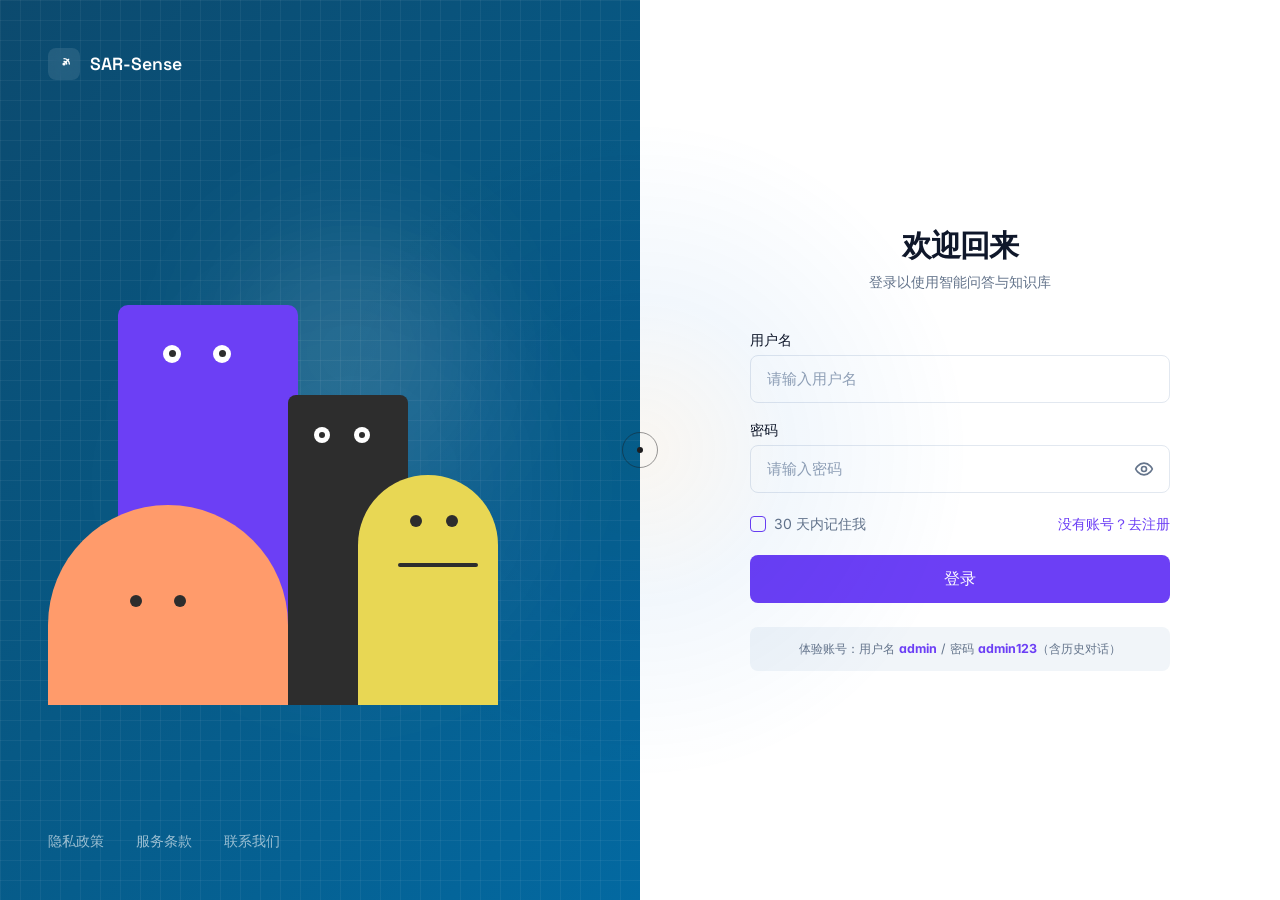
==== commit 264cee2e: "登录功能" ====
--- a/chat.html
+++ b/chat.html
@@ -115,6 +115,7 @@
     </div>
   </section>
 
-  <script src="js/chat.js?v=20260618-1"></script>
+  <script src="js/auth.js"></script>
+  <script src="js/chat.js?v=20260618-2"></script>
 </body>
 </html>
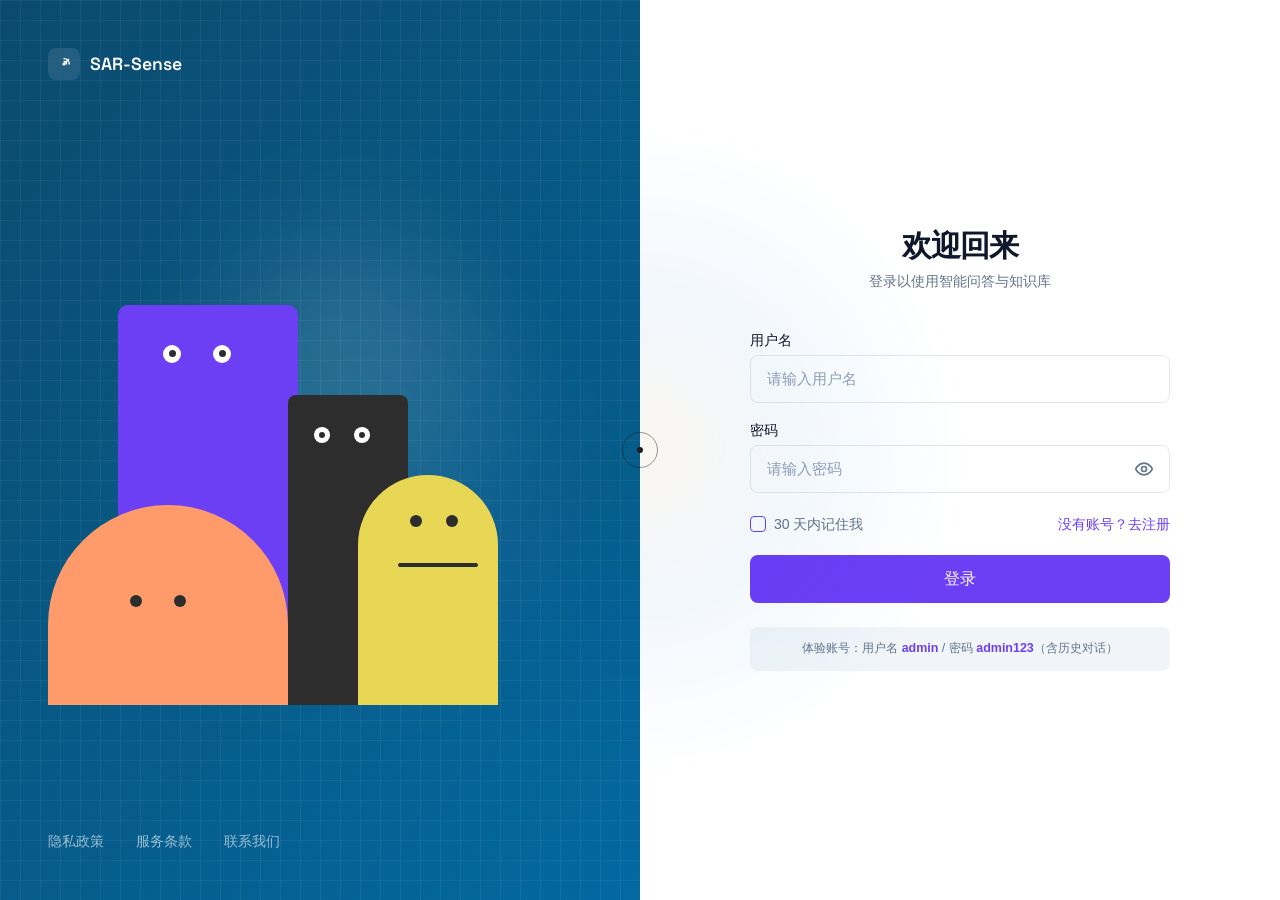
==== commit 0ea9632c: "前端主题风格改版" ====
--- a/chat.html
+++ b/chat.html
@@ -5,12 +5,14 @@
   <meta name="viewport" content="width=device-width, initial-scale=1.0">
   <title>智能问答 | SAR-Sense</title>
 
+  <!-- Premium fonts: Figtree · Inter -->
   <link rel="preconnect" href="https://fonts.googleapis.com">
   <link rel="preconnect" href="https://fonts.gstatic.com" crossorigin>
-  <link href="https://fonts.googleapis.com/css2?family=Inter:wght@400;500;600;700&family=Space+Grotesk:wght@500;600;700&family=Playfair+Display:ital,wght@0,400;0,500;0,600;1,400;1,500&family=JetBrains+Mono:wght@400;500&display=swap" rel="stylesheet">
+  <link href="https://fonts.googleapis.com/css2?family=Figtree:wght@400;500;600;700&family=Inter:wght@400;500;600;700&display=swap" rel="stylesheet">
 
-  <link rel="stylesheet" href="css/style.css">
+  <link rel="stylesheet" href="css/style_v2.css?v=20260708">
   <link rel="stylesheet" href="css/luxury.css">
+  <link rel="stylesheet" href="css/home_renovation_v2.css?v=20260708">
   <link rel="icon" type="image/svg+xml" href="data:image/svg+xml,%3Csvg xmlns='http://www.w3.org/2000/svg' viewBox='0 0 24 24' fill='none' stroke='%23a07f4f' stroke-width='2' stroke-linecap='round' stroke-linejoin='round'%3E%3Ccircle cx='12' cy='12' r='2.4' fill='%23a07f4f'/%3E%3Cpath d='M12 4a8 8 0 0 1 8 8'/%3E%3Cpath d='M12 8a4 4 0 0 1 4 4'/%3E%3Cline x1='12' y1='12' x2='19' y2='5'/%3E%3C/svg%3E">
 </head>
 <body class="lux-cursor-on">
@@ -21,34 +23,47 @@
   <div class="bg-glow bg-glow-3"></div>
   <div class="particles"></div>
 
-  <nav class="navbar">
-    <div class="container">
-      <a href="index.html" class="navbar-brand">
-        <span class="logo-icon">
-          <svg viewBox="0 0 24 24" fill="none" stroke="currentColor" stroke-width="2" stroke-linecap="round" stroke-linejoin="round" aria-hidden="true">
-            <circle cx="12" cy="12" r="2.4" fill="currentColor" stroke="none"/>
-            <path d="M12 4a8 8 0 0 1 8 8"/>
-            <path d="M12 8a4 4 0 0 1 4 4"/>
-            <line x1="12" y1="12" x2="19" y2="5"/>
-          </svg>
-        </span>
-        <span>SAR-Sense</span>
-      </a>
-      <ul class="navbar-nav">
-        <li><a href="index.html">首页</a></li>
-        <li><a href="detection.html">SAR 检测</a></li>
-        <li><a href="chat.html" class="active">智能问答</a></li>
-        <li><a href="knowledge.html">知识库</a></li>
-        <li><a href="metrics.html">可观测性</a></li>
-      </ul>
-      <div class="navbar-actions">
-        <a href="detection.html" class="btn btn-secondary btn-sm">开始检测</a>
+  <!-- Navigation (Davies Absolute Navbar) -->
+  <header class="davies-header">
+    <nav class="davies-nav navbar" aria-label="Main Navigation">
+      <div class="davies-nav-left navbar-nav">
+        <a href="detection.html?v=20260708" class="davies-nav-link">
+          <span class="nav-num">01</span><span class="nav-label">SAR 检测</span>
+        </a>
+        <a href="chat.html?v=20260708" class="davies-nav-link active">
+          <span class="nav-num">02</span><span class="nav-label">智能问答</span>
+        </a>
+        <a href="knowledge.html?v=20260708" class="davies-nav-link">
+          <span class="nav-num">03</span><span class="nav-label">知识库</span>
+        </a>
+        <a href="metrics.html?v=20260708" class="davies-nav-link">
+          <span class="nav-num">04</span><span class="nav-label">可观测性</span>
+        </a>
+        <a href="index.html?v=20260708" class="davies-nav-link">
+          <span class="nav-num">05</span><span class="nav-label">首页</span>
+        </a>
       </div>
-      <button class="mobile-menu-btn" aria-label="菜单">
-        <svg class="icon" aria-hidden="true"><use href="/assets/icons.svg#menu"/></svg>
+      <div class="davies-nav-right navbar-actions">
+        <a href="mailto:Davies@gmail.com" class="davies-email">Davies@gmail.com</a>
+        <div class="davies-clock" id="davies-clock" aria-live="polite">CUP 00:00:00</div>
+      </div>
+      <button class="mobile-toggle-btn" aria-label="Toggle Navigation">
+        <span class="btn-text">Menu</span>
       </button>
+    </nav>
+    <div class="mobile-nav-panel" id="mobile-nav-panel">
+      <div class="mobile-panel-inner">
+        <a href="detection.html?v=20260708" class="mobile-nav-link"><span class="nav-num">01</span> SAR 检测</a>
+        <a href="chat.html?v=20260708" class="mobile-nav-link active"><span class="nav-num">02</span> 智能问答</a>
+        <a href="knowledge.html?v=20260708" class="mobile-nav-link"><span class="nav-num">03</span> 知识库</a>
+        <a href="metrics.html?v=20260708" class="mobile-nav-link"><span class="nav-num">04</span> 可观测性</a>
+        <a href="index.html?v=20260708" class="mobile-nav-link"><span class="nav-num">05</span> 首页</a>
+        <div class="mobile-panel-footer">
+          <a href="mailto:Davies@gmail.com" class="davies-email">Davies@gmail.com</a>
+        </div>
+      </div>
     </div>
-  </nav>
+  </header>
 
   <section class="chat section" style="padding-top: 120px; min-height: 100vh;">
     <div class="container">
@@ -116,6 +131,6 @@
   </section>
 
   <script src="js/auth.js"></script>
-  <script src="js/chat.js?v=20260618-2"></script>
+  <script src="js/chat.js?v=20260707-1"></script>
 </body>
 </html>
--- a/css/style_v2.css
+++ b/css/style_v2.css
@@ -0,0 +1,4099 @@
+/* ============================================================
+ * SAR-Sense — Apple Light · Liquid Glass
+ * Design language: Apple.com light mode + iOS Settings light vibrancy
+ * Fonts: Inter (UI) · Space Grotesk (display) · JetBrains Mono (data)
+ * ============================================================ */
+
+/* ==================== Design Tokens — Apple Light ==================== */
+:root {
+  /* ── Surface palette — Dark theme grays ── */
+  --bg-primary: #000000;             /* 全屏底色 */
+  --bg-secondary: #08080a;           /* 二级背景 */
+  --bg-tertiary: #121214;            /* 卡片背景 */
+  --bg-elevated: #1a1a1e;            /* 高起卡片 */
+
+  /* Glass surfaces — Dark vibrancy */
+  --glass-fill: linear-gradient(
+    180deg,
+    rgba(18, 18, 20, 0.85) 0%,
+    rgba(18, 18, 20, 0.65) 100%
+  );
+  --glass-fill-hover: linear-gradient(
+    180deg,
+    rgba(30, 30, 35, 0.95) 0%,
+    rgba(30, 30, 35, 0.78) 100%
+  );
+  --glass-bg: rgba(10, 10, 12, 0.72);
+  --bg-card: rgba(18, 18, 20, 0.72);
+  --bg-card-hover: rgba(30, 30, 35, 0.92);
+
+  /* ── Accent — Pink & Purple ── */
+  --accent-primary: #F598F2;          /* Slide 1 Pink */
+  --accent-primary-soft: #A068FF;     /* Purple soft */
+  --accent-secondary: #A068FF;        /* Purple */
+  --accent-mint: #30d158;             /* Dark mode iOS Green */
+  --accent-pink: #F598F2;             /* Pink */
+  --accent-amber: #ff9f0a;            /* Dark mode iOS Orange */
+
+  /* Premium gradients */
+  --accent-gradient: linear-gradient(
+    135deg,
+    #F598F2 0%,
+    #A068FF 100%
+  );
+  --accent-gradient-soft: linear-gradient(
+    135deg,
+    rgba(245, 152, 242, 0.12) 0%,
+    rgba(160, 104, 255, 0.10) 100%
+  );
+  --aurora-gradient: radial-gradient(
+      ellipse 75% 45% at 18% 0%,
+      rgba(160, 104, 255, 0.08) 0%,
+      transparent 60%
+    ),
+    radial-gradient(
+      ellipse 55% 35% at 82% 30%,
+      rgba(245, 152, 242, 0.06) 0%,
+      transparent 60%
+    ),
+    radial-gradient(
+      ellipse 65% 45% at 50% 100%,
+      rgba(255, 255, 255, 0.03) 0%,
+      transparent 70%
+    );
+
+  /* ── Text — White/Silver text ── */
+  --text-primary: #ffffff;             /* 主文本白色 */
+  --text-secondary: #c0c0c5;
+  --text-tertiary: #8e8e93;            /* 副文本灰色 */
+  --text-quaternary: #64646a;
+
+  /* ── Borders & dividers ── */
+  --border-color: rgba(255, 255, 255, 0.08);
+  --border-strong: rgba(255, 255, 255, 0.16);
+  --border-glow: rgba(245, 152, 242, 0.40);
+  --border-highlight: rgba(255, 255, 255, 0.05);
+
+  /* ── Layered shadows (Dark mode shadows) ── */
+  --shadow-xs: 0 1px 2px rgba(0, 0, 0, 0.5);
+  --shadow-sm:
+    0 1px 2px rgba(0, 0, 0, 0.5),
+    0 2px 6px rgba(0, 0, 0, 0.6);
+  --shadow-md:
+    0 2px 4px rgba(0, 0, 0, 0.5),
+    0 8px 24px rgba(0, 0, 0, 0.7);
+  --shadow-lg:
+    0 4px 8px rgba(0, 0, 0, 0.5),
+    0 16px 48px rgba(0, 0, 0, 0.8);
+  --shadow-xl:
+    0 8px 16px rgba(0, 0, 0, 0.6),
+    0 32px 80px rgba(0, 0, 0, 0.9);
+
+  /* Glow shadows */
+  --shadow-glow:        0 0 28px rgba(245, 152, 242, 0.14);
+  --shadow-glow-strong: 0 0 48px rgba(160, 104, 255, 0.22);
+  --shadow-glow-purple: 0 0 36px rgba(160, 104, 255, 0.18);
+  --shadow-glow-mint:   0 0 32px rgba(48, 209, 88, 0.18);
+
+  /* Inner highlight */
+  --inset-highlight: inset 0 1px 0 rgba(255, 255, 255, 0.05);
+  --inset-highlight-strong: inset 0 1px 0 rgba(255, 255, 255, 0.1);
+
+  /* ── Spacing — 4pt baseline ── */
+  --space-xs: 0.25rem;
+  --space-sm: 0.5rem;
+  --space-md: 1rem;
+  --space-lg: 1.5rem;
+  --space-xl: 2rem;
+  --space-2xl: 3rem;
+  --space-3xl: 4rem;
+  --space-4xl: 6rem;
+
+  /* ── Border Radius ── */
+  --radius-xs: 4px;
+  --radius-sm: 8px;
+  --radius-md: 12px;
+  --radius-lg: 16px;
+  --radius-xl: 20px;
+  --radius-2xl: 28px;
+  --radius-full: 9999px;
+
+  /* ── Typography (Figtree font) ── */
+  --font-display: 'Figtree', sans-serif;
+  --font-body:    'Figtree', sans-serif;
+  --font-mono:    'JetBrains Mono', 'SF Mono', 'Fira Code', 'Consolas', monospace;
+
+  /* Type scale */
+  --text-xs: 0.75rem;
+  --text-sm: 0.875rem;
+  --text-base: 1rem;
+  --text-md: 1.0625rem;
+  --text-lg: 1.25rem;
+  --text-xl: 1.5rem;
+  --text-2xl: 2rem;
+  --text-3xl: 2.5rem;
+  --text-4xl: 3.5rem;
+  --text-5xl: clamp(2.5rem, 5.5vw, 4.5rem);   /* 缩小一档防溢出 */
+
+  /* ── Easing — Apple iOS spring curves ── */
+  --ease-ios:        cubic-bezier(0.16, 1, 0.3, 1);
+  --ease-spring:     cubic-bezier(0.16, 1, 0.3, 1);
+  --ease-out-expo:   cubic-bezier(0.16, 1, 0.3, 1);
+  --ease-in-out:     cubic-bezier(0.65, 0, 0.35, 1);
+
+  /* Durations */
+  --duration-instant: 80ms;
+  --duration-fast:    160ms;
+  --duration-normal:  240ms;
+  --duration-slow:    400ms;
+  --duration-slower:  600ms;
+
+  --transition-fast:   var(--duration-fast)   var(--ease-ios);
+  --transition-normal: var(--duration-normal) var(--ease-ios);
+  --transition-slow:   var(--duration-slow)   var(--ease-out-expo);
+
+  /* Glass blur — Apple Liquid Glass 标准 */
+  --glass-blur:        blur(24px) saturate(180%);
+  --glass-blur-strong: blur(40px) saturate(180%);
+  --glass-border: rgba(0, 0, 0, 0.06);
+
+  /* Z-index scale */
+  --z-base:    1;
+  --z-elevated: 10;
+  --z-sticky:  100;
+  --z-overlay: 500;
+  --z-modal:   1000;
+  --z-toast:   2000;
+}
+
+/* Reduce motion */
+@media (prefers-reduced-motion: reduce) {
+  :root {
+    --duration-fast: 0ms;
+    --duration-normal: 0ms;
+    --duration-slow: 0ms;
+  }
+  *, *::before, *::after {
+    animation-duration: 0.01ms !important;
+    animation-iteration-count: 1 !important;
+    transition-duration: 0.01ms !important;
+  }
+}
+
+/* ==================== Reset & Base ==================== */
+*, *::before, *::after {
+  margin: 0;
+  padding: 0;
+  box-sizing: border-box;
+}
+
+html {
+  scroll-behavior: smooth;
+  font-size: 16px;
+  -webkit-text-size-adjust: 100%;
+}
+
+body {
+  font-family: var(--font-body);
+  font-feature-settings: 'cv02', 'cv03', 'cv04', 'cv11';  /* Inter premium variants */
+  background-color: var(--bg-primary);
+  color: var(--text-primary);
+  line-height: 1.6;
+  overflow-x: hidden;
+  -webkit-font-smoothing: antialiased;
+  -moz-osx-font-smoothing: grayscale;
+  text-rendering: optimizeLegibility;
+}
+
+a {
+  color: var(--accent-primary-soft);
+  text-decoration: none;
+  transition: color var(--transition-fast);
+}
+
+a:hover {
+  color: var(--accent-primary);
+}
+
+img {
+  max-width: 100%;
+  height: auto;
+  display: block;
+}
+
+/* Tabular figures — for any numeric display so digits don't shift width */
+.tabular,
+.metric-value,
+.hero-stat-value,
+.trust-value,
+.mockup-card-value {
+  font-variant-numeric: tabular-nums;
+  font-feature-settings: 'tnum' 1, 'cv02' 1;
+}
+
+/* ==================== Typography ==================== */
+h1, h2, h3, h4, h5, h6 {
+  font-family: var(--font-display);
+  font-weight: 600;
+  line-height: 1.1;
+  letter-spacing: -0.02em;
+  color: var(--text-primary);
+}
+
+h1 {
+  font-size: var(--text-5xl);
+  font-weight: 700;
+  letter-spacing: -0.035em;
+}
+
+h2 {
+  font-size: clamp(2rem, 4vw, 3rem);
+  letter-spacing: -0.025em;
+}
+
+h3 {
+  font-size: clamp(1.375rem, 2.5vw, 1.75rem);
+  letter-spacing: -0.015em;
+}
+
+h4 {
+  font-size: clamp(1.0625rem, 1.6vw, 1.25rem);
+  letter-spacing: -0.01em;
+  font-weight: 600;
+}
+
+p {
+  font-size: 1rem;
+  color: var(--text-secondary);
+  line-height: 1.65;
+}
+
+.text-gradient {
+  background: var(--accent-gradient);
+  -webkit-background-clip: text;
+  -webkit-text-fill-color: transparent;
+  background-clip: text;
+}
+
+/* ==================== Layout ==================== */
+.container {
+  width: 100%;
+  max-width: 1240px;
+  margin: 0 auto;
+  padding: 0 var(--space-xl);
+}
+
+.section {
+  padding: var(--space-4xl) 0;
+  position: relative;
+}
+
+/* ==================== Background Effects — Light Aurora ==================== */
+
+/* 网格 — light 模式用淡黑色细线（Apple.com 顶部那种隐约的网格） */
+.bg-grid {
+  position: fixed;
+  inset: 0;
+  background-image:
+    linear-gradient(rgba(0, 0, 0, 0.025) 1px, transparent 1px),
+    linear-gradient(90deg, rgba(0, 0, 0, 0.025) 1px, transparent 1px);
+  background-size: 64px 64px;
+  /* 边缘羽化 */
+  -webkit-mask-image: radial-gradient(ellipse at center, black 25%, transparent 75%);
+          mask-image: radial-gradient(ellipse at center, black 25%, transparent 75%);
+  pointer-events: none;
+  z-index: 0;
+}
+
+/* Aurora 极光层 — 淡蓝紫色斑（很淡，主要靠 glass 上叠 saturation 出彩）*/
+.bg-glow {
+  position: fixed;
+  inset: 0;
+  background: var(--aurora-gradient);
+  pointer-events: none;
+  z-index: 0;
+  opacity: 1;
+  animation: aurora-drift 28s var(--ease-in-out) infinite alternate;
+}
+
+.bg-glow-1,
+.bg-glow-2,
+.bg-glow-3 {
+  position: fixed;
+  width: 760px;
+  height: 760px;
+  border-radius: 50%;
+  filter: blur(160px);
+  pointer-events: none;
+  z-index: 0;
+  opacity: 0.45;
+  mix-blend-mode: multiply;     /* 在白底上 multiply 才能看见 */
+}
+
+.bg-glow-1 {
+  top: -260px;
+  right: -200px;
+  background: radial-gradient(circle, rgba(0, 102, 204, 0.32) 0%, transparent 70%);
+  animation: aurora-pulse 14s var(--ease-in-out) infinite alternate;
+}
+
+.bg-glow-2 {
+  bottom: -280px;
+  left: -220px;
+  background: radial-gradient(circle, rgba(175, 82, 222, 0.26) 0%, transparent 70%);
+  animation: aurora-pulse 16s var(--ease-in-out) infinite alternate-reverse;
+}
+
+.bg-glow-3 {
+  top: 40%;
+  left: 50%;
+  transform: translate(-50%, -50%);
+  width: 1200px;
+  height: 1200px;
+  background: radial-gradient(circle, rgba(212, 175, 111, 0.18) 0%, transparent 65%);
+  opacity: 0.55;
+  filter: blur(200px);
+  animation: aurora-drift 36s var(--ease-in-out) infinite alternate;
+}
+
+/* Noise 在白底上不需要 */
+body::before { display: none; }
+
+/* 顶部 fade 不需要 — navbar 自身已有 backdrop-filter
+   原 200px 高的白雾会盖到 hero 文字（z-index:1 + position:fixed
+   导致 stacking 上压在内容之上），肉眼像"字被遮住" */
+body::after { display: none; }
+
+/* ==================== Navigation — Light Liquid Glass Bar ==================== */
+.navbar {
+  display: block;
+  position: static;
+  top: 0;
+  left: 0;
+  right: 0;
+  z-index: var(--z-sticky);
+  transition: all var(--transition-normal);
+  background: transparent;
+  -webkit-backdrop-filter: none;
+          backdrop-filter: none;
+  border-bottom: none;
+}
+
+.navbar.scrolled {
+  background: transparent;
+  border-bottom-color: transparent;
+  box-shadow: none;
+}
+
+.navbar .container {
+  display: flex;
+  align-items: center;
+  justify-content: space-between;
+}
+
+.navbar-brand {
+  display: flex;
+  align-items: center;
+  gap: var(--space-sm);
+  flex-shrink: 0;
+  font-family: var(--font-display);
+  font-size: 1.25rem;
+  font-weight: 700;
+  letter-spacing: -0.02em;
+  color: var(--text-primary);
+  white-space: nowrap;
+  transition: opacity var(--transition-fast);
+}
+
+.navbar-brand:hover {
+  opacity: 0.85;
+}
+
+/* 品牌图标容器 — 用于装 SVG mark，不再是 emoji 框 */
+.navbar-brand .logo-icon {
+  width: 36px;
+  height: 36px;
+  background: var(--accent-gradient);
+  border-radius: var(--radius-sm);
+  display: flex;
+  align-items: center;
+  justify-content: center;
+  color: #fff;
+  box-shadow:
+    var(--inset-highlight-strong),
+    0 4px 12px rgba(10, 132, 255, 0.35),
+    0 0 0 0.5px rgba(255, 255, 255, 0.15);
+  position: relative;
+  overflow: hidden;
+}
+
+/* logo 内的微光效果 — 像 iOS 应用图标的高光 */
+.navbar-brand .logo-icon::before {
+  content: '';
+  position: absolute;
+  inset: 0;
+  background: linear-gradient(
+    160deg,
+    rgba(255, 255, 255, 0.20) 0%,
+    transparent 45%
+  );
+  pointer-events: none;
+}
+
+.navbar-brand .logo-icon svg {
+  width: 20px;
+  height: 20px;
+  position: relative;
+  z-index: 1;
+}
+
+.navbar-nav {
+  display: flex;
+  align-items: center;
+  gap: var(--space-xl);
+  list-style: none;
+}
+
+.navbar-nav a {
+  color: var(--text-secondary);
+  font-size: 0.9375rem;
+  font-weight: 500;
+  letter-spacing: -0.005em;
+  transition: color var(--transition-fast);
+  position: relative;
+  padding: var(--space-xs) 0;
+}
+
+.navbar-nav a::after {
+  content: '';
+  position: absolute;
+  bottom: -2px;
+  left: 0;
+  right: 0;
+  height: 1.5px;
+  background: var(--accent-gradient);
+  border-radius: 2px;
+  transform: scaleX(0);
+  transform-origin: center;
+  transition: transform var(--transition-normal);
+}
+
+.navbar-nav a:hover {
+  color: var(--text-primary);
+}
+
+.navbar-nav a:hover::after,
+.navbar-nav a.active::after {
+  transform: scaleX(1);
+}
+
+.navbar-actions {
+  display: flex;
+  align-items: center;
+  gap: var(--space-sm);
+}
+
+/* ==================== Buttons — Apple Premium ==================== */
+.btn {
+  display: inline-flex;
+  align-items: center;
+  justify-content: center;
+  gap: var(--space-sm);
+  padding: 0.75rem var(--space-xl);
+  font-family: var(--font-body);
+  font-size: 0.9375rem;
+  font-weight: 600;
+  letter-spacing: -0.01em;
+  border: 1px solid transparent;
+  border-radius: var(--radius-full);
+  cursor: pointer;
+  /* 轻按反馈：scale + spring + glow */
+  transition:
+    transform var(--duration-fast) var(--ease-spring),
+    box-shadow var(--duration-normal) var(--ease-ios),
+    background var(--duration-normal) var(--ease-ios),
+    border-color var(--duration-normal) var(--ease-ios),
+    color var(--duration-fast) var(--ease-ios);
+  position: relative;
+  overflow: hidden;
+  white-space: nowrap;
+  user-select: none;
+  -webkit-tap-highlight-color: transparent;
+}
+
+.btn:focus-visible {
+  outline: none;
+  box-shadow:
+    0 0 0 3px rgba(10, 132, 255, 0.40),
+    var(--shadow-md);
+}
+
+/* —— Primary CTA — 渐变 + 内高光 + ambient glow —— */
+.btn-primary {
+  background: var(--accent-gradient);
+  color: #fff;
+  box-shadow:
+    var(--inset-highlight-strong),
+    0 1px 2px rgba(0, 0, 0, 0.4),
+    0 8px 24px rgba(10, 132, 255, 0.35);
+}
+
+/* shimmer 高光扫过动画 —— hover 时触发 */
+.btn-primary::before {
+  content: '';
+  position: absolute;
+  top: 0;
+  left: -100%;
+  width: 100%;
+  height: 100%;
+  background: linear-gradient(
+    90deg,
+    transparent,
+    rgba(255, 255, 255, 0.18),
+    transparent
+  );
+  transition: left var(--duration-slow) var(--ease-out-expo);
+  pointer-events: none;
+}
+
+.btn-primary:hover {
+  transform: translateY(-1px) scale(1.015);
+  box-shadow:
+    var(--inset-highlight-strong),
+    0 2px 4px rgba(0, 0, 0, 0.4),
+    0 12px 32px rgba(10, 132, 255, 0.50);
+}
+
+.btn-primary:hover::before {
+  left: 100%;
+}
+
+.btn-primary:active {
+  transform: translateY(0) scale(0.98);
+  transition-duration: var(--duration-instant);
+  box-shadow:
+    var(--inset-highlight),
+    0 1px 2px rgba(0, 0, 0, 0.4),
+    0 4px 12px rgba(10, 132, 255, 0.30);
+}
+
+/* —— Secondary — 玻璃质感空心按钮 —— */
+.btn-secondary {
+  background: var(--glass-fill);
+  -webkit-backdrop-filter: var(--glass-blur);
+          backdrop-filter: var(--glass-blur);
+  color: var(--text-primary);
+  border: 1px solid var(--border-color);
+  box-shadow:
+    var(--inset-highlight),
+    var(--shadow-sm);
+}
+
+.btn-secondary:hover {
+  background: var(--glass-fill-hover);
+  border-color: var(--border-strong);
+  transform: translateY(-1px);
+  box-shadow:
+    var(--inset-highlight-strong),
+    var(--shadow-md);
+}
+
+.btn-secondary:active {
+  transform: translateY(0) scale(0.98);
+  transition-duration: var(--duration-instant);
+}
+
+/* —— Ghost — 仅文字按钮 —— */
+.btn-ghost {
+  background: transparent;
+  color: var(--text-secondary);
+  padding: var(--space-sm) var(--space-md);
+  border-radius: var(--radius-md);
+}
+
+.btn-ghost:hover {
+  color: var(--text-primary);
+  background: rgba(255, 255, 255, 0.06);
+}
+
+/* —— Icon button — 等宽方形 —— */
+.btn-icon {
+  width: 40px;
+  height: 40px;
+  padding: 0;
+  border-radius: var(--radius-md);
+  flex-shrink: 0;
+}
+
+.btn-sm {
+  padding: 0.5rem var(--space-md);
+  font-size: 0.875rem;
+}
+
+/* ==================== SVG Icon System ==================== */
+.icon {
+  width: 20px;
+  height: 20px;
+  flex-shrink: 0;
+  fill: none;
+  stroke: currentColor;
+  stroke-width: 1.75;
+  stroke-linecap: round;
+  stroke-linejoin: round;
+  vertical-align: middle;
+}
+
+.icon-xs { width: 14px; height: 14px; }
+.icon-sm { width: 16px; height: 16px; }
+.icon-md { width: 20px; height: 20px; }
+.icon-lg { width: 24px; height: 24px; }
+.icon-xl { width: 32px; height: 32px; }
+
+/* Icon used as feature/section badge — 渐变背景容器 */
+.icon-tile {
+  width: 56px;
+  height: 56px;
+  border-radius: var(--radius-md);
+  display: inline-flex;
+  align-items: center;
+  justify-content: center;
+  background: var(--glass-fill);
+  border: 1px solid var(--border-color);
+  box-shadow:
+    var(--inset-highlight),
+    var(--shadow-xs);
+  position: relative;
+  overflow: hidden;
+  color: var(--accent-primary-soft);
+  transition: all var(--transition-normal);
+}
+
+.icon-tile::before {
+  content: '';
+  position: absolute;
+  inset: 0;
+  background: linear-gradient(
+    135deg,
+    rgba(10, 132, 255, 0.18),
+    transparent 60%
+  );
+  opacity: 0;
+  transition: opacity var(--transition-normal);
+}
+
+.icon-tile .icon {
+  width: 24px;
+  height: 24px;
+  position: relative;
+  z-index: 1;
+  stroke-width: 1.75;
+}
+
+/* 不同语义色变体 */
+.icon-tile.tone-purple { color: var(--accent-secondary); }
+.icon-tile.tone-purple::before { background: linear-gradient(135deg, rgba(191, 90, 242, 0.20), transparent 60%); }
+
+.icon-tile.tone-mint { color: var(--accent-mint); }
+.icon-tile.tone-mint::before { background: linear-gradient(135deg, rgba(48, 209, 88, 0.18), transparent 60%); }
+
+.icon-tile.tone-amber { color: var(--accent-amber); }
+.icon-tile.tone-amber::before { background: linear-gradient(135deg, rgba(255, 159, 10, 0.18), transparent 60%); }
+
+.icon-tile.tone-pink { color: var(--accent-pink); }
+.icon-tile.tone-pink::before { background: linear-gradient(135deg, rgba(255, 55, 95, 0.18), transparent 60%); }
+
+/* ==================== Hero Section — Premium ==================== */
+.hero {
+  min-height: 100vh;
+  display: flex;
+  align-items: center;
+  position: relative;
+  overflow: hidden;
+  padding-top: 80px;
+}
+
+.hero-content {
+  position: relative;
+  z-index: var(--z-base);
+  max-width: 760px;
+}
+
+/* Hero badge — Apple-style "Live" pill 玻璃胶囊 */
+.hero-badge {
+  display: inline-flex;
+  align-items: center;
+  gap: 0.5rem;
+  padding: 0.4rem 0.9rem;
+  background: var(--glass-fill);
+  -webkit-backdrop-filter: var(--glass-blur);
+          backdrop-filter: var(--glass-blur);
+  border: 1px solid var(--border-color);
+  border-radius: var(--radius-full);
+  font-size: 0.8125rem;
+  font-weight: 500;
+  letter-spacing: -0.005em;
+  color: var(--text-secondary);
+  margin-bottom: var(--space-xl);
+  box-shadow:
+    var(--inset-highlight),
+    var(--shadow-xs);
+}
+
+.hero-badge .badge-dot {
+  width: 6px;
+  height: 6px;
+  background: var(--accent-mint);
+  border-radius: 50%;
+  box-shadow: 0 0 8px rgba(48, 209, 88, 0.7);
+  animation: pulse-soft 2s var(--ease-in-out) infinite;
+}
+
+.hero h1 {
+  margin-bottom: var(--space-lg);
+  line-height: 1.05;
+  letter-spacing: -0.04em;
+  font-weight: 700;
+}
+
+.hero-description {
+  font-size: 1.1875rem;
+  color: var(--text-secondary);
+  margin-bottom: var(--space-2xl);
+  max-width: 600px;
+  line-height: 1.65;
+  letter-spacing: -0.005em;
+}
+
+.hero-actions {
+  display: flex;
+  gap: var(--space-md);
+  margin-bottom: var(--space-3xl);
+}
+
+.hero-stats {
+  display: flex;
+  gap: var(--space-3xl);
+  padding-top: var(--space-2xl);
+  border-top: 1px solid var(--border-color);
+}
+
+.hero-stat {
+  text-align: left;
+}
+
+.hero-stat-value {
+  font-family: var(--font-display);
+  font-size: 2.25rem;
+  font-weight: 700;
+  line-height: 1;
+  letter-spacing: -0.03em;
+  color: var(--text-primary);
+  margin-bottom: 0.375rem;
+}
+
+.hero-stat-label {
+  font-size: 0.8125rem;
+  font-weight: 500;
+  letter-spacing: 0.01em;
+  color: var(--text-tertiary);
+  text-transform: uppercase;
+}
+
+.hero-visual {
+  position: absolute;
+  right: -80px;
+  top: 50%;
+  transform: translateY(-50%);
+  width: 580px;
+  height: 580px;
+  z-index: 0;
+  perspective: 1200px;
+}
+
+/* Hero 主控制台 — 替代旧 mockup */
+.hero-mockup {
+  width: 100%;
+  height: 100%;
+  background:
+    linear-gradient(180deg, rgba(255, 255, 255, 0.95), rgba(255, 255, 255, 0.80));
+  border-radius: var(--radius-xl);
+  border: 1px solid var(--border-color);
+  overflow: hidden;
+  position: relative;
+  box-shadow:
+    var(--inset-highlight-strong),
+    var(--shadow-xl),
+    var(--shadow-glow);
+  transform: rotateY(-8deg) rotateX(4deg);
+  transform-style: preserve-3d;
+}
+
+/* Mockup 顶 bar — 不再是 macOS 红绿黄，改成 "● Live · SAR-Sense Console" */
+.mockup-header {
+  padding: 0.875rem var(--space-lg);
+  background: linear-gradient(180deg, rgba(0, 0, 0, 0.025), transparent);
+  border-bottom: 1px solid var(--border-color);
+  display: flex;
+  align-items: center;
+  gap: var(--space-sm);
+  font-family: var(--font-mono);
+  font-size: 0.75rem;
+  color: var(--text-tertiary);
+}
+
+.mockup-dot {
+  width: 8px;
+  height: 8px;
+  border-radius: 50%;
+  flex-shrink: 0;
+}
+
+.mockup-dot:nth-child(1) {
+  background: var(--accent-mint);
+  box-shadow: 0 0 8px rgba(48, 209, 88, 0.7);
+  animation: pulse-soft 2s var(--ease-in-out) infinite;
+}
+.mockup-dot:nth-child(2),
+.mockup-dot:nth-child(3) {
+  display: none;          /* 去掉旧的 macOS 模拟点，换成 status 标签 */
+}
+
+.mockup-header::after {
+  content: 'Live · SAR-Sense Console';
+  letter-spacing: 0.02em;
+}
+
+.mockup-body {
+  padding: var(--space-lg);
+  display: grid;
+  grid-template-columns: 1fr 1fr;
+  gap: var(--space-md);
+}
+
+.mockup-card {
+  background: var(--glass-fill);
+  -webkit-backdrop-filter: var(--glass-blur);
+          backdrop-filter: var(--glass-blur);
+  border: 1px solid var(--border-color);
+  border-radius: var(--radius-md);
+  padding: var(--space-md) var(--space-lg);
+  box-shadow: var(--inset-highlight);
+}
+
+.mockup-card-title {
+  font-size: 0.7rem;
+  color: var(--text-tertiary);
+  margin-bottom: 0.375rem;
+  text-transform: uppercase;
+  letter-spacing: 0.06em;
+  font-weight: 500;
+}
+
+.mockup-card-value {
+  font-family: var(--font-display);
+  font-size: 1.625rem;
+  font-weight: 700;
+  letter-spacing: -0.025em;
+  color: var(--text-primary);
+  font-variant-numeric: tabular-nums;
+}
+
+.mockup-chart {
+  grid-column: 1 / -1;
+  height: 160px;
+  background: var(--glass-fill);
+  border: 1px solid var(--border-color);
+  border-radius: var(--radius-md);
+  padding: var(--space-md) var(--space-lg);
+  position: relative;
+  overflow: hidden;
+  box-shadow: var(--inset-highlight);
+}
+
+.chart-line {
+  position: absolute;
+  bottom: 0;
+  left: 0;
+  right: 0;
+  height: 70%;
+  background: linear-gradient(
+    180deg,
+    rgba(10, 132, 255, 0.55) 0%,
+    rgba(10, 132, 255, 0.15) 60%,
+    transparent 100%
+  );
+  clip-path: polygon(
+    0% 100%, 8% 60%, 18% 75%, 28% 30%,
+    38% 55%, 50% 18%, 60% 45%, 72% 25%,
+    82% 38%, 92% 12%, 100% 28%, 100% 100%
+  );
+}
+
+/* 折线本身 — 在面积图上叠加亮线 */
+.mockup-chart::after {
+  content: '';
+  position: absolute;
+  bottom: 0;
+  left: 0;
+  right: 0;
+  height: 70%;
+  border-top: 1.5px solid var(--accent-primary);
+  clip-path: polygon(
+    0% 100%, 8% 60%, 18% 75%, 28% 30%,
+    38% 55%, 50% 18%, 60% 45%, 72% 25%,
+    82% 38%, 92% 12%, 100% 28%, 100% 28%, 100% 100%
+  );
+  filter: drop-shadow(0 0 6px rgba(10, 132, 255, 0.6));
+}
+
+/* ==================== Features Section — Apple Liquid Cards ==================== */
+.features {
+  position: relative;
+  z-index: var(--z-base);
+}
+
+.features-grid {
+  display: grid;
+  grid-template-columns: repeat(2, 1fr);
+  gap: var(--space-xl);
+}
+
+/* 通用卡片样式 — 应用于 feature/security/trust/tech */
+.feature-card,
+.security-card,
+.trust-card,
+.tech-card {
+  background: var(--glass-fill);
+  -webkit-backdrop-filter: var(--glass-blur);
+          backdrop-filter: var(--glass-blur);
+  border: 1px solid var(--border-color);
+  border-radius: var(--radius-lg);
+  padding: var(--space-xl);
+  position: relative;
+  overflow: hidden;
+  box-shadow:
+    var(--inset-highlight),
+    var(--shadow-sm);
+  transition:
+    transform var(--duration-slow) var(--ease-spring),
+    background var(--duration-normal) var(--ease-ios),
+    border-color var(--duration-normal) var(--ease-ios),
+    box-shadow var(--duration-normal) var(--ease-ios);
+  isolation: isolate;
+}
+
+.feature-card { padding: var(--space-2xl); }
+
+/* 顶部 1px 渐变 accent — hover 时显示 */
+.feature-card::before,
+.security-card::before,
+.trust-card::before,
+.tech-card::before {
+  content: '';
+  position: absolute;
+  top: 0;
+  left: 0;
+  right: 0;
+  height: 1.5px;
+  background: var(--accent-gradient);
+  opacity: 0;
+  transition: opacity var(--transition-normal);
+  z-index: 1;
+}
+
+/* 卡片右上角辉光 — hover 时绽放 */
+.feature-card::after,
+.security-card::after,
+.trust-card::after,
+.tech-card::after {
+  content: '';
+  position: absolute;
+  top: 0;
+  right: 0;
+  width: 240px;
+  height: 240px;
+  background: radial-gradient(
+    circle at top right,
+    rgba(10, 132, 255, 0.18),
+    transparent 60%
+  );
+  opacity: 0;
+  transition: opacity var(--transition-slow);
+  pointer-events: none;
+  z-index: 0;
+}
+
+.feature-card:hover,
+.security-card:hover,
+.trust-card:hover,
+.tech-card:hover {
+  background: var(--glass-fill-hover);
+  border-color: var(--border-strong);
+  transform: translateY(-3px);
+  box-shadow:
+    var(--inset-highlight-strong),
+    var(--shadow-lg),
+    var(--shadow-glow);
+}
+
+.feature-card:hover::before,
+.security-card:hover::before,
+.trust-card:hover::before,
+.tech-card:hover::before {
+  opacity: 1;
+}
+
+.feature-card:hover::after,
+.security-card:hover::after,
+.trust-card:hover::after,
+.tech-card:hover::after {
+  opacity: 1;
+}
+
+/* feature-card 内部布局 */
+.feature-card > * { position: relative; z-index: 2; }
+
+.feature-icon {
+  width: 56px;
+  height: 56px;
+  border-radius: var(--radius-md);
+  display: flex;
+  align-items: center;
+  justify-content: center;
+  margin-bottom: var(--space-lg);
+  background: var(--glass-fill);
+  border: 1px solid var(--border-color);
+  box-shadow:
+    var(--inset-highlight),
+    var(--shadow-xs);
+  color: var(--accent-primary-soft);
+  position: relative;
+  overflow: hidden;
+}
+
+.feature-icon::before {
+  content: '';
+  position: absolute;
+  inset: 0;
+  background: linear-gradient(135deg, rgba(10, 132, 255, 0.20), transparent 60%);
+  opacity: 0.85;
+}
+
+.feature-icon .icon {
+  width: 26px;
+  height: 26px;
+  position: relative;
+  z-index: 1;
+  stroke-width: 1.75;
+}
+
+.feature-card h3 {
+  font-size: 1.3125rem;
+  margin-bottom: var(--space-md);
+  color: var(--text-primary);
+  letter-spacing: -0.015em;
+}
+
+.feature-card p {
+  font-size: 0.9375rem;
+  color: var(--text-secondary);
+  margin-bottom: var(--space-lg);
+  line-height: 1.6;
+}
+
+.feature-list {
+  list-style: none;
+  display: flex;
+  flex-direction: column;
+  gap: 0.625rem;
+}
+
+.feature-list li {
+  display: flex;
+  align-items: center;
+  gap: var(--space-sm);
+  font-size: 0.875rem;
+  color: var(--text-secondary);
+  letter-spacing: -0.005em;
+}
+
+/* 检查标记换成 SVG-shaped check */
+.feature-list li::before {
+  content: '';
+  width: 18px;
+  height: 18px;
+  border-radius: 50%;
+  background:
+    linear-gradient(135deg, rgba(10, 132, 255, 0.22), rgba(10, 132, 255, 0.08));
+  border: 1px solid rgba(10, 132, 255, 0.30);
+  flex-shrink: 0;
+  background-image:
+    linear-gradient(135deg, rgba(10, 132, 255, 0.22), rgba(10, 132, 255, 0.08)),
+    url("data:image/svg+xml,%3Csvg xmlns='http://www.w3.org/2000/svg' viewBox='0 0 24 24' fill='none' stroke='%230a84ff' stroke-width='2.5' stroke-linecap='round' stroke-linejoin='round'%3E%3Cpolyline points='20 6 9 17 4 12'%3E%3C/polyline%3E%3C/svg%3E");
+  background-blend-mode: normal;
+  background-position: center;
+  background-size: 100% 100%, 12px 12px;
+  background-repeat: no-repeat;
+}
+
+/* ==================== Data Preview Section ==================== */
+.data-preview {
+  position: relative;
+  z-index: var(--z-base);
+}
+
+.preview-container {
+  background:
+    linear-gradient(180deg, rgba(255, 255, 255, 0.85), rgba(255, 255, 255, 0.65));
+  -webkit-backdrop-filter: var(--glass-blur);
+          backdrop-filter: var(--glass-blur);
+  border: 1px solid var(--border-color);
+  border-radius: var(--radius-xl);
+  overflow: hidden;
+  box-shadow:
+    var(--inset-highlight-strong),
+    var(--shadow-lg);
+}
+
+.preview-header {
+  padding: var(--space-md) var(--space-xl);
+  background:
+    linear-gradient(180deg, rgba(0, 0, 0, 0.025), transparent);
+  border-bottom: 1px solid var(--border-color);
+  display: flex;
+  align-items: center;
+  justify-content: space-between;
+}
+
+.preview-header h4 {
+  font-size: 0.9375rem;
+  font-weight: 600;
+  letter-spacing: -0.005em;
+}
+
+.preview-tabs {
+  display: flex;
+  gap: 0.25rem;
+  background: rgba(0, 0, 0, 0.04);
+  border: 1px solid var(--border-color);
+  border-radius: var(--radius-full);
+  padding: 0.25rem;
+}
+
+.preview-tab {
+  padding: 0.4rem 0.875rem;
+  background: transparent;
+  border: none;
+  border-radius: var(--radius-full);
+  color: var(--text-tertiary);
+  font-size: 0.8125rem;
+  font-weight: 500;
+  cursor: pointer;
+  transition: all var(--transition-fast);
+  font-family: inherit;
+}
+
+.preview-tab:hover {
+  color: var(--text-secondary);
+}
+
+.preview-tab.active {
+  background: var(--glass-fill-hover);
+  color: var(--text-primary);
+  box-shadow:
+    var(--inset-highlight-strong),
+    var(--shadow-xs);
+}
+
+.preview-body {
+  padding: var(--space-xl);
+}
+
+.chart-container {
+  height: 300px;
+  position: relative;
+}
+
+.metrics-grid {
+  display: grid;
+  grid-template-columns: repeat(4, 1fr);
+  gap: var(--space-md);
+  margin-top: var(--space-xl);
+}
+
+.metric-card {
+  background: var(--glass-fill);
+  -webkit-backdrop-filter: var(--glass-blur);
+          backdrop-filter: var(--glass-blur);
+  border: 1px solid var(--border-color);
+  border-radius: var(--radius-md);
+  padding: var(--space-md) var(--space-lg);
+  text-align: left;
+  box-shadow:
+    var(--inset-highlight),
+    var(--shadow-xs);
+  transition: all var(--transition-normal);
+}
+
+.metric-card:hover {
+  background: var(--glass-fill-hover);
+  border-color: var(--border-strong);
+}
+
+.metric-value {
+  font-family: var(--font-display);
+  font-size: 1.875rem;
+  font-weight: 700;
+  letter-spacing: -0.025em;
+  color: var(--text-primary);
+  margin-bottom: 0.25rem;
+  line-height: 1.1;
+}
+
+.metric-label {
+  font-size: 0.8125rem;
+  color: var(--text-tertiary);
+  font-weight: 500;
+  letter-spacing: -0.005em;
+}
+
+.metric-change {
+  display: inline-flex;
+  align-items: center;
+  gap: 0.25rem;
+  font-size: 0.75rem;
+  font-weight: 500;
+  margin-top: var(--space-sm);
+  padding: 0.125rem 0.5rem;
+  border-radius: var(--radius-full);
+  font-variant-numeric: tabular-nums;
+}
+
+.metric-change.positive {
+  color: var(--accent-mint);
+  background: rgba(48, 209, 88, 0.12);
+}
+
+.metric-change.negative {
+  color: var(--accent-pink);
+  background: rgba(255, 55, 95, 0.12);
+}
+
+/* ==================== Security / Trust / Tech — Inherits Liquid Card ==================== */
+.security {
+  position: relative;
+  z-index: var(--z-base);
+}
+
+.security-grid {
+  display: grid;
+  grid-template-columns: repeat(3, 1fr);
+  gap: var(--space-xl);
+}
+
+.security-card {
+  text-align: center;
+}
+
+.security-card > * { position: relative; z-index: 2; }
+
+.security-icon {
+  width: 64px;
+  height: 64px;
+  margin: 0 auto var(--space-lg);
+  background: var(--glass-fill);
+  border: 1px solid var(--border-color);
+  border-radius: var(--radius-md);
+  display: flex;
+  align-items: center;
+  justify-content: center;
+  box-shadow:
+    var(--inset-highlight),
+    var(--shadow-xs);
+  color: var(--accent-primary-soft);
+  position: relative;
+  overflow: hidden;
+}
+
+.security-icon::before {
+  content: '';
+  position: absolute;
+  inset: 0;
+  background: linear-gradient(135deg, rgba(10, 132, 255, 0.18), transparent 60%);
+}
+
+.security-icon .icon {
+  width: 28px;
+  height: 28px;
+  position: relative;
+  z-index: 1;
+  stroke-width: 1.75;
+}
+
+.security-card h3 {
+  font-size: 1.0625rem;
+  margin-bottom: 0.625rem;
+  color: var(--text-primary);
+  letter-spacing: -0.01em;
+}
+
+.security-card p {
+  font-size: 0.875rem;
+  color: var(--text-secondary);
+  line-height: 1.6;
+}
+
+/* ==================== Trust Indicators ==================== */
+.trust {
+  position: relative;
+  z-index: var(--z-base);
+}
+
+.trust-grid {
+  display: grid;
+  grid-template-columns: repeat(4, 1fr);
+  gap: var(--space-xl);
+}
+
+.trust-card {
+  text-align: center;
+}
+
+.trust-card > * { position: relative; z-index: 2; }
+
+.trust-value {
+  font-family: var(--font-display);
+  font-size: 2.75rem;
+  font-weight: 700;
+  letter-spacing: -0.035em;
+  background: var(--accent-gradient);
+  -webkit-background-clip: text;
+  background-clip: text;
+  -webkit-text-fill-color: transparent;
+  margin-bottom: 0.5rem;
+  line-height: 1;
+  font-variant-numeric: tabular-nums;
+}
+
+.trust-label {
+  font-size: 0.875rem;
+  font-weight: 500;
+  color: var(--text-secondary);
+  margin-bottom: var(--space-md);
+  letter-spacing: -0.005em;
+}
+
+.trust-bar {
+  height: 4px;
+  background: rgba(255, 255, 255, 0.06);
+  border-radius: var(--radius-full);
+  overflow: hidden;
+}
+
+.trust-bar-fill {
+  height: 100%;
+  background: var(--accent-gradient);
+  border-radius: var(--radius-full);
+  box-shadow: 0 0 12px rgba(10, 132, 255, 0.45);
+  transition: width 1.2s var(--ease-out-expo);
+}
+
+/* ==================== Tech Stack ==================== */
+.tech-stack {
+  position: relative;
+  z-index: var(--z-base);
+}
+
+.tech-grid {
+  display: grid;
+  grid-template-columns: repeat(4, 1fr);
+  gap: var(--space-xl);
+}
+
+.tech-card {
+  text-align: center;
+  padding: var(--space-xl) var(--space-lg);
+}
+
+.tech-card > * { position: relative; z-index: 2; }
+
+.tech-logo {
+  width: 56px;
+  height: 56px;
+  margin: 0 auto var(--space-md);
+  background: var(--glass-fill);
+  border: 1px solid var(--border-color);
+  border-radius: var(--radius-md);
+  display: flex;
+  align-items: center;
+  justify-content: center;
+  font-family: var(--font-display);
+  font-size: 0.875rem;
+  font-weight: 700;
+  letter-spacing: -0.02em;
+  color: var(--accent-primary-soft);
+  box-shadow:
+    var(--inset-highlight),
+    var(--shadow-xs);
+  position: relative;
+  overflow: hidden;
+}
+
+.tech-logo::before {
+  content: '';
+  position: absolute;
+  inset: 0;
+  background: linear-gradient(135deg, rgba(10, 132, 255, 0.18), transparent 60%);
+}
+
+.tech-card h4 {
+  font-size: 0.9375rem;
+  margin-bottom: 0.25rem;
+  color: var(--text-primary);
+  font-weight: 600;
+  letter-spacing: -0.01em;
+}
+
+.tech-card p {
+  font-size: 0.8125rem;
+  color: var(--text-tertiary);
+}
+
+/* ==================== Section Headers ==================== */
+.section-header {
+  text-align: center;
+  margin-bottom: var(--space-3xl);
+}
+
+.section-header h2 {
+  margin-bottom: var(--space-md);
+}
+
+.section-header p {
+  max-width: 600px;
+  margin: 0 auto;
+  font-size: 1.0625rem;
+  color: var(--text-tertiary);
+  letter-spacing: -0.005em;
+}
+
+/* ==================== CTA Section ==================== */
+.cta {
+  position: relative;
+  z-index: var(--z-base);
+  text-align: center;
+}
+
+.cta-content {
+  max-width: 640px;
+  margin: 0 auto;
+  padding: var(--space-3xl) var(--space-xl);
+  background: var(--glass-fill);
+  -webkit-backdrop-filter: var(--glass-blur);
+          backdrop-filter: var(--glass-blur);
+  border: 1px solid var(--border-color);
+  border-radius: var(--radius-2xl);
+  box-shadow:
+    var(--inset-highlight-strong),
+    var(--shadow-lg),
+    var(--shadow-glow);
+  position: relative;
+  overflow: hidden;
+}
+
+.cta-content::before {
+  content: '';
+  position: absolute;
+  top: -120px;
+  left: 50%;
+  transform: translateX(-50%);
+  width: 480px;
+  height: 240px;
+  background: radial-gradient(ellipse, rgba(10, 132, 255, 0.30), transparent 65%);
+  pointer-events: none;
+}
+
+.cta-content > * { position: relative; z-index: 1; }
+
+.cta h2 {
+  margin-bottom: var(--space-md);
+}
+
+.cta p {
+  font-size: 1.0625rem;
+  color: var(--text-secondary);
+  margin-bottom: var(--space-xl);
+}
+
+.cta-actions {
+  display: flex;
+  justify-content: center;
+  gap: var(--space-md);
+}
+
+/* ==================== Footer ==================== */
+.footer {
+  position: relative;
+  z-index: var(--z-base);
+  padding: var(--space-3xl) 0 var(--space-xl);
+  border-top: 1px solid var(--border-color);
+  background: linear-gradient(180deg, transparent, rgba(0, 0, 0, 0.025));
+}
+
+.footer-content {
+  display: grid;
+  grid-template-columns: 2fr 1fr 1fr 1fr;
+  gap: var(--space-3xl);
+  margin-bottom: var(--space-2xl);
+}
+
+.footer-brand {
+  max-width: 320px;
+}
+
+.footer-brand .navbar-brand {
+  margin-bottom: var(--space-md);
+  font-size: 1.125rem;
+}
+
+.footer-brand p {
+  font-size: 0.875rem;
+  color: var(--text-tertiary);
+  line-height: 1.65;
+}
+
+.footer-links h4 {
+  font-size: 0.75rem;
+  font-weight: 600;
+  color: var(--text-secondary);
+  margin-bottom: var(--space-md);
+  text-transform: uppercase;
+  letter-spacing: 0.08em;
+}
+
+.footer-links ul {
+  list-style: none;
+  display: flex;
+  flex-direction: column;
+  gap: 0.625rem;
+}
+
+.footer-links a {
+  font-size: 0.875rem;
+  color: var(--text-tertiary);
+  transition: color var(--transition-fast);
+}
+
+.footer-links a:hover {
+  color: var(--text-primary);
+}
+
+.footer-bottom {
+  display: flex;
+  align-items: center;
+  justify-content: space-between;
+  padding-top: var(--space-lg);
+  border-top: 1px solid var(--border-color);
+}
+
+.footer-copyright {
+  font-size: 0.8125rem;
+  color: var(--text-tertiary);
+}
+
+.footer-social {
+  display: flex;
+  gap: 0.625rem;
+}
+
+.social-link {
+  width: 36px;
+  height: 36px;
+  display: flex;
+  align-items: center;
+  justify-content: center;
+  background: var(--glass-fill);
+  border: 1px solid var(--border-color);
+  border-radius: var(--radius-md);
+  color: var(--text-tertiary);
+  box-shadow: var(--inset-highlight);
+  transition: all var(--transition-fast);
+}
+
+.social-link:hover {
+  background: var(--glass-fill-hover);
+  border-color: var(--border-strong);
+  color: var(--text-primary);
+  transform: translateY(-1px);
+}
+
+/* ==================== Animations ==================== */
+
+/* 旧版兼容 */
+@keyframes pulse {
+  0%, 100% { opacity: 1; transform: scale(1); }
+  50%      { opacity: 0.5; transform: scale(1.5); }
+}
+
+/* 柔和脉动 — 用于 status dot、live 标识 */
+@keyframes pulse-soft {
+  0%, 100% { opacity: 1; transform: scale(1); }
+  50%      { opacity: 0.65; transform: scale(0.92); }
+}
+
+@keyframes float {
+  0%, 100% { transform: translateY(0); }
+  50%      { transform: translateY(-8px); }
+}
+
+/* Aurora 漂移 — 极光层缓慢位移 */
+@keyframes aurora-drift {
+  0%   { transform: translate(0, 0) scale(1); }
+  50%  { transform: translate(-3%, 2%) scale(1.05); }
+  100% { transform: translate(2%, -2%) scale(0.97); }
+}
+
+/* Aurora 脉动 — 单个 glow 球的呼吸 */
+@keyframes aurora-pulse {
+  0%   { transform: scale(0.95) translate(0, 0); opacity: 0.4; }
+  100% { transform: scale(1.05) translate(20px, -10px); opacity: 0.6; }
+}
+
+/* Shimmer — 光带横扫 */
+@keyframes shimmer {
+  0%   { transform: translateX(-100%); }
+  100% { transform: translateX(100%); }
+}
+
+@keyframes glow {
+  0%, 100% { box-shadow: 0 0 24px rgba(10, 132, 255, 0.20); }
+  50%      { box-shadow: 0 0 48px rgba(10, 132, 255, 0.40); }
+}
+
+@keyframes slideUp {
+  from { opacity: 0; transform: translateY(30px); }
+  to   { opacity: 1; transform: translateY(0); }
+}
+
+@keyframes slideIn {
+  from { opacity: 0; transform: translateX(-30px); }
+  to   { opacity: 1; transform: translateX(0); }
+}
+
+@keyframes fadeIn {
+  from { opacity: 0; }
+  to   { opacity: 1; }
+}
+
+@keyframes scaleIn {
+  from { opacity: 0; transform: scale(0.94); }
+  to   { opacity: 1; transform: scale(1); }
+}
+
+/* 计数器递增 — 用于 metric 数字 */
+@keyframes count-up {
+  from { opacity: 0.4; transform: translateY(8px); }
+  to   { opacity: 1; transform: translateY(0); }
+}
+
+/* Animation Classes */
+.animate-slide-up {
+  animation: slideUp var(--duration-slow) var(--ease-out-expo) forwards;
+}
+
+.animate-slide-in {
+  animation: slideIn var(--duration-slow) var(--ease-out-expo) forwards;
+}
+
+.animate-fade-in {
+  animation: fadeIn var(--duration-slow) var(--ease-out-expo) forwards;
+}
+
+.animate-scale-in {
+  animation: scaleIn var(--duration-slow) var(--ease-spring) forwards;
+}
+
+.animate-float {
+  animation: float 4s var(--ease-in-out) infinite;
+}
+
+.animate-glow {
+  animation: glow 3s var(--ease-in-out) infinite;
+}
+
+/* Stagger Delays */
+.delay-1 { animation-delay: 0.05s; }
+.delay-2 { animation-delay: 0.1s; }
+.delay-3 { animation-delay: 0.15s; }
+.delay-4 { animation-delay: 0.2s; }
+.delay-5 { animation-delay: 0.25s; }
+.delay-6 { animation-delay: 0.3s; }
+.delay-7 { animation-delay: 0.35s; }
+.delay-8 { animation-delay: 0.4s; }
+
+/* ==================== Scroll Reveal — Apple Smooth ==================== */
+.reveal {
+  opacity: 0;
+  transform: translateY(24px);
+  transition:
+    opacity var(--duration-slower) var(--ease-out-expo),
+    transform var(--duration-slower) var(--ease-out-expo);
+}
+
+.reveal.active {
+  opacity: 1;
+  transform: translateY(0);
+}
+
+/* Stagger 子项 — 延迟序列 */
+.reveal.stagger:nth-child(1) { transition-delay: 0.05s; }
+.reveal.stagger:nth-child(2) { transition-delay: 0.10s; }
+.reveal.stagger:nth-child(3) { transition-delay: 0.15s; }
+.reveal.stagger:nth-child(4) { transition-delay: 0.20s; }
+.reveal.stagger:nth-child(5) { transition-delay: 0.25s; }
+.reveal.stagger:nth-child(6) { transition-delay: 0.30s; }
+
+/* ==================== Responsive Design ==================== */
+@media (max-width: 1024px) {
+  .hero-visual {
+    display: none;
+  }
+
+  .features-grid {
+    grid-template-columns: 1fr;
+  }
+
+  .metrics-grid {
+    grid-template-columns: repeat(2, 1fr);
+  }
+
+  .security-grid {
+    grid-template-columns: repeat(2, 1fr);
+  }
+
+  .trust-grid {
+    grid-template-columns: repeat(2, 1fr);
+  }
+
+  .tech-grid {
+    grid-template-columns: repeat(2, 1fr);
+  }
+
+  .footer-content {
+    grid-template-columns: 1fr 1fr;
+  }
+}
+
+@media (max-width: 768px) {
+  html {
+    font-size: 14px;
+  }
+
+  .container {
+    padding: 0 var(--space-lg);
+  }
+
+  .section {
+    padding: var(--space-3xl) 0;
+  }
+
+  .hero {
+    padding-top: 100px;
+  }
+
+  .hero-actions {
+    flex-direction: column;
+  }
+
+  .hero-stats {
+    flex-direction: column;
+    gap: var(--space-lg);
+  }
+
+  .navbar-nav {
+    display: none;
+  }
+
+  .metrics-grid {
+    grid-template-columns: 1fr;
+  }
+
+  .security-grid {
+    grid-template-columns: 1fr;
+  }
+
+  .trust-grid {
+    grid-template-columns: 1fr;
+  }
+
+  .tech-grid {
+    grid-template-columns: 1fr;
+  }
+
+  .footer-content {
+    grid-template-columns: 1fr;
+    gap: var(--space-xl);
+  }
+
+  .footer-bottom {
+    flex-direction: column;
+    gap: var(--space-lg);
+    text-align: center;
+  }
+
+  .cta-actions {
+    flex-direction: column;
+  }
+}
+
+@media (max-width: 480px) {
+  .navbar-actions {
+    display: none;
+  }
+
+  .hero-badge {
+    font-size: 0.75rem;
+  }
+
+  .btn {
+    width: 100%;
+  }
+}
+
+/* ==================== Utility Classes ==================== */
+.hidden {
+  display: none !important;
+}
+
+.sr-only {
+  position: absolute;
+  width: 1px;
+  height: 1px;
+  padding: 0;
+  margin: -1px;
+  overflow: hidden;
+  clip: rect(0, 0, 0, 0);
+  white-space: nowrap;
+  border: 0;
+}
+
+.text-center {
+  text-align: center;
+}
+
+.text-left {
+  text-align: left;
+}
+
+.text-right {
+  text-align: right;
+}
+
+/* ==================== Scrollbar — Apple Light ==================== */
+::-webkit-scrollbar {
+  width: 10px;
+  height: 10px;
+}
+
+::-webkit-scrollbar-track {
+  background: transparent;
+}
+
+::-webkit-scrollbar-thumb {
+  background: rgba(0, 0, 0, 0.18);
+  border: 2px solid transparent;
+  background-clip: padding-box;
+  border-radius: 999px;
+  transition: background var(--transition-fast);
+}
+
+::-webkit-scrollbar-thumb:hover {
+  background: rgba(0, 0, 0, 0.32);
+  background-clip: padding-box;
+}
+
+/* Firefox */
+* {
+  scrollbar-width: thin;
+  scrollbar-color: rgba(0, 0, 0, 0.18) transparent;
+}
+
+/* ==================== Selection ==================== */
+::selection {
+  background: rgba(0, 102, 204, 0.20);
+  color: var(--text-primary);
+}
+
+::-moz-selection {
+  background: rgba(0, 102, 204, 0.20);
+  color: var(--text-primary);
+}
+
+/* ==================== Focus Styles ==================== */
+:focus-visible {
+  outline: none;
+  box-shadow:
+    0 0 0 3px rgba(0, 102, 204, 0.25),
+    0 0 0 1px rgba(0, 102, 204, 0.55);
+  border-radius: var(--radius-sm);
+}
+
+/* ==================== Mobile Menu Button ==================== */
+.mobile-menu-btn {
+  display: none;
+  background: var(--glass-fill);
+  border: 1px solid var(--border-color);
+  border-radius: var(--radius-md);
+  color: var(--text-primary);
+  cursor: pointer;
+  padding: 0.5rem;
+  width: 40px;
+  height: 40px;
+  align-items: center;
+  justify-content: center;
+}
+
+.mobile-menu-btn .icon {
+  width: 20px;
+  height: 20px;
+}
+
+@media (max-width: 768px) {
+  .mobile-menu-btn {
+    display: inline-flex;
+  }
+}
+
+/* ==================== Particle Background ==================== */
+.particles {
+  position: fixed;
+  top: 0;
+  left: 0;
+  width: 100%;
+  height: 100%;
+  pointer-events: none;
+  z-index: 0;
+  overflow: hidden;
+}
+
+.particle {
+  position: absolute;
+  width: 2px;
+  height: 2px;
+  background: var(--accent-primary);
+  border-radius: 50%;
+  opacity: 0.3;
+}
+
+/* ==================== Detection Section ==================== */
+.detection {
+  position: relative;
+  z-index: var(--z-base);
+}
+
+.detection-container {
+  max-width: 900px;
+  margin: 0 auto;
+}
+
+.detection-upload-area {
+  background: var(--glass-fill);
+  -webkit-backdrop-filter: var(--glass-blur);
+          backdrop-filter: var(--glass-blur);
+  border: 2px dashed var(--border-color);
+  border-radius: var(--radius-xl);
+  padding: var(--space-4xl);
+  text-align: center;
+  transition: all var(--transition-normal);
+  cursor: pointer;
+  box-shadow: var(--inset-highlight), var(--shadow-sm);
+}
+
+.detection-upload-area:hover {
+  border-color: var(--border-glow);
+  background: var(--glass-fill-hover);
+  box-shadow: var(--inset-highlight-strong), var(--shadow-md), var(--shadow-glow);
+}
+
+.detection-upload-area.dragover {
+  border-color: var(--accent-primary);
+  background: rgba(10, 132, 255, 0.08);
+  box-shadow: var(--inset-highlight-strong), var(--shadow-glow-strong);
+}
+
+.upload-icon {
+  width: 72px;
+  height: 72px;
+  margin: 0 auto var(--space-lg);
+  display: flex;
+  align-items: center;
+  justify-content: center;
+  border-radius: var(--radius-lg);
+  background: var(--glass-fill);
+  border: 1px solid var(--border-color);
+  box-shadow: var(--inset-highlight), var(--shadow-xs);
+  color: var(--accent-primary-soft);
+  position: relative;
+  overflow: hidden;
+}
+
+.upload-icon::before {
+  content: '';
+  position: absolute;
+  inset: 0;
+  background: linear-gradient(135deg, rgba(10, 132, 255, 0.18), transparent 60%);
+}
+
+.upload-icon .icon {
+  width: 36px;
+  height: 36px;
+  position: relative;
+  z-index: 1;
+  stroke-width: 1.5;
+}
+
+.detection-upload-area h3 {
+  font-size: 1.375rem;
+  margin-bottom: var(--space-sm);
+  color: var(--text-primary);
+}
+
+.detection-upload-area p {
+  font-size: 0.9375rem;
+  color: var(--text-tertiary);
+  margin-bottom: var(--space-xl);
+}
+
+.upload-filename {
+  margin-top: var(--space-lg);
+  font-size: 0.9375rem;
+  color: var(--accent-primary-soft);
+  font-family: var(--font-mono);
+}
+
+.detection-results {
+  background: var(--glass-fill);
+  -webkit-backdrop-filter: var(--glass-blur);
+          backdrop-filter: var(--glass-blur);
+  border: 1px solid var(--border-color);
+  border-radius: var(--radius-xl);
+  padding: var(--space-2xl);
+  box-shadow: var(--inset-highlight), var(--shadow-md);
+}
+
+.results-grid {
+  display: grid;
+  grid-template-columns: 1fr 1fr;
+  gap: var(--space-xl);
+  margin-bottom: var(--space-xl);
+}
+
+.result-card {
+  background: var(--glass-fill);
+  -webkit-backdrop-filter: var(--glass-blur);
+          backdrop-filter: var(--glass-blur);
+  border: 1px solid var(--border-color);
+  border-radius: var(--radius-lg);
+  overflow: hidden;
+  box-shadow: var(--inset-highlight);
+}
+
+.result-card h4 {
+  padding: var(--space-md) var(--space-lg);
+  font-size: 0.9375rem;
+  color: var(--text-secondary);
+  border-bottom: 1px solid var(--border-color);
+  background: linear-gradient(180deg, rgba(0, 0, 0, 0.02), transparent);
+}
+
+.image-container {
+  padding: var(--space-lg);
+  min-height: 300px;
+  display: flex;
+  align-items: center;
+  justify-content: center;
+}
+
+.image-container img {
+  max-width: 100%;
+  max-height: 400px;
+  border-radius: var(--radius-md);
+  box-shadow: var(--shadow-md);
+}
+
+.detection-metrics {
+  display: grid;
+  grid-template-columns: repeat(3, 1fr);
+  gap: var(--space-md);
+  margin-bottom: var(--space-xl);
+}
+
+.metric-item {
+  background: var(--glass-fill);
+  -webkit-backdrop-filter: var(--glass-blur);
+          backdrop-filter: var(--glass-blur);
+  border: 1px solid var(--border-color);
+  border-radius: var(--radius-md);
+  padding: var(--space-md) var(--space-lg);
+  text-align: center;
+  box-shadow: var(--inset-highlight);
+}
+
+.metric-number {
+  font-family: var(--font-display);
+  font-size: 2rem;
+  font-weight: 700;
+  letter-spacing: -0.025em;
+  color: var(--text-primary);
+  margin-bottom: 0.25rem;
+  line-height: 1;
+  font-variant-numeric: tabular-nums;
+}
+
+.metric-text {
+  font-size: 0.8125rem;
+  color: var(--text-tertiary);
+  font-weight: 500;
+}
+
+.detection-actions {
+  display: flex;
+  justify-content: center;
+  gap: var(--space-md);
+}
+
+.detection-loading {
+  text-align: center;
+  padding: var(--space-3xl);
+}
+
+.loading-spinner {
+  width: 48px;
+  height: 48px;
+  border: 2.5px solid rgba(255, 255, 255, 0.08);
+  border-top-color: var(--accent-primary);
+  border-radius: 50%;
+  margin: 0 auto var(--space-lg);
+  animation: spin 0.8s linear infinite;
+}
+
+@keyframes spin {
+  to { transform: rotate(360deg); }
+}
+
+/* ==================== Chat Section ==================== */
+.chat {
+  position: relative;
+  z-index: var(--z-base);
+}
+
+.chat-layout {
+  display: grid;
+  grid-template-columns: 280px 1fr;
+  gap: var(--space-md);
+  max-width: 1180px;
+  margin: 0 auto;
+}
+
+.chat-sidebar {
+  background: var(--glass-fill);
+  -webkit-backdrop-filter: var(--glass-blur);
+          backdrop-filter: var(--glass-blur);
+  border: 1px solid var(--border-color);
+  border-radius: var(--radius-xl);
+  padding: var(--space-md);
+  height: 640px;
+  overflow-y: auto;
+  box-shadow: var(--inset-highlight), var(--shadow-sm);
+}
+
+.sidebar-header {
+  margin-bottom: var(--space-md);
+}
+
+.sidebar-header .btn {
+  width: 100%;
+}
+
+.chat-main {
+  background: var(--glass-fill);
+  -webkit-backdrop-filter: var(--glass-blur);
+          backdrop-filter: var(--glass-blur);
+  border: 1px solid var(--border-color);
+  border-radius: var(--radius-xl);
+  overflow: hidden;
+  display: flex;
+  flex-direction: column;
+  box-shadow: var(--inset-highlight), var(--shadow-md);
+}
+
+.chat-messages {
+  flex: 1;
+  height: 480px;
+  overflow-y: auto;
+  padding: var(--space-xl);
+  display: flex;
+  flex-direction: column;
+  gap: var(--space-lg);
+}
+
+.message {
+  display: flex;
+  gap: var(--space-md);
+  max-width: 80%;
+  animation: fadeIn var(--duration-normal) var(--ease-out-expo);
+}
+
+.message.user {
+  align-self: flex-end;
+  flex-direction: row-reverse;
+}
+
+.message-avatar {
+  width: 36px;
+  height: 36px;
+  background: var(--glass-fill);
+  border: 1px solid var(--border-color);
+  border-radius: var(--radius-md);
+  display: flex;
+  align-items: center;
+  justify-content: center;
+  flex-shrink: 0;
+  color: var(--accent-primary-soft);
+  box-shadow: var(--inset-highlight), var(--shadow-xs);
+  position: relative;
+  overflow: hidden;
+}
+
+.message-avatar::before {
+  content: '';
+  position: absolute;
+  inset: 0;
+  background: linear-gradient(135deg, rgba(10, 132, 255, 0.18), transparent 60%);
+}
+
+.message-avatar .icon {
+  width: 18px;
+  height: 18px;
+  position: relative;
+  z-index: 1;
+}
+
+.message.user .message-avatar {
+  background: var(--accent-gradient);
+  color: #fff;
+  border-color: transparent;
+  box-shadow:
+    var(--inset-highlight-strong),
+    0 4px 12px rgba(10, 132, 255, 0.35);
+}
+
+.message.user .message-avatar::before { display: none; }
+
+.message-content {
+  background: var(--glass-fill);
+  -webkit-backdrop-filter: var(--glass-blur);
+          backdrop-filter: var(--glass-blur);
+  border: 1px solid var(--border-color);
+  border-radius: var(--radius-lg);
+  padding: var(--space-md) var(--space-lg);
+  box-shadow: var(--inset-highlight), var(--shadow-xs);
+}
+
+.message.user .message-content {
+  background: linear-gradient(135deg, rgba(10, 132, 255, 0.18), rgba(10, 132, 255, 0.10));
+  border-color: rgba(10, 132, 255, 0.30);
+  box-shadow:
+    var(--inset-highlight-strong),
+    var(--shadow-xs);
+}
+
+.message-content p {
+  font-size: 0.9375rem;
+  color: var(--text-primary);
+  line-height: 1.6;
+  margin-bottom: 0;
+  letter-spacing: -0.005em;
+}
+
+.message-content ul {
+  list-style: none;
+  margin: var(--space-sm) 0;
+  padding-left: var(--space-lg);
+}
+
+.message-content ul li {
+  font-size: 0.9375rem;
+  color: var(--text-secondary);
+  margin-bottom: var(--space-xs);
+  position: relative;
+}
+
+.message-content ul li::before {
+  content: '';
+  position: absolute;
+  left: -0.875rem;
+  top: 0.625rem;
+  width: 4px;
+  height: 4px;
+  background: var(--accent-primary-soft);
+  border-radius: 50%;
+}
+
+.chat-input-area {
+  padding: var(--space-md) var(--space-lg) var(--space-lg);
+  border-top: 1px solid var(--border-color);
+  background: linear-gradient(180deg, transparent, rgba(0, 0, 0, 0.02));
+}
+
+.chat-input-wrapper {
+  display: flex;
+  gap: var(--space-sm);
+  align-items: flex-end;
+  background: rgba(0, 0, 0, 0.04);
+  border: 1px solid var(--border-color);
+  border-radius: var(--radius-lg);
+  padding: 0.5rem;
+  transition:
+    border-color var(--transition-fast),
+    box-shadow var(--transition-fast);
+}
+
+.chat-input-wrapper:focus-within {
+  border-color: var(--border-glow);
+  box-shadow:
+    0 0 0 3px rgba(10, 132, 255, 0.15),
+    var(--shadow-xs);
+}
+
+#chatInput {
+  flex: 1;
+  background: transparent;
+  border: none;
+  color: var(--text-primary);
+  font-size: 0.9375rem;
+  font-family: var(--font-body);
+  padding: 0.625rem 0.75rem;
+  resize: none;
+  min-height: 24px;
+  max-height: 150px;
+  letter-spacing: -0.005em;
+  line-height: 1.5;
+}
+
+#chatInput:focus {
+  outline: none;
+}
+
+#chatInput::placeholder {
+  color: var(--text-quaternary);
+}
+
+#sendBtn {
+  width: 40px;
+  height: 40px;
+  padding: 0;
+  border-radius: var(--radius-md);
+  display: flex;
+  align-items: center;
+  justify-content: center;
+  flex-shrink: 0;
+}
+
+#sendBtn .icon {
+  width: 18px;
+  height: 18px;
+}
+
+.chat-hint {
+  text-align: center;
+  font-size: 0.75rem;
+  color: var(--text-quaternary);
+  margin-top: var(--space-sm);
+  letter-spacing: -0.005em;
+}
+
+/* Responsive */
+@media (max-width: 768px) {
+  .results-grid {
+    grid-template-columns: 1fr;
+  }
+
+  .detection-metrics {
+    grid-template-columns: 1fr;
+  }
+
+  .detection-actions {
+    flex-direction: column;
+  }
+
+  .detection-actions .btn {
+    width: 100%;
+  }
+
+  .message {
+    max-width: 95%;
+  }
+
+  .chat-messages {
+    height: 400px;
+  }
+
+  .chat-layout {
+    grid-template-columns: 1fr;
+  }
+
+  .chat-sidebar {
+    height: auto;
+    max-height: 200px;
+  }
+}
+
+/* ==================== Thought Chain ==================== */
+.thought-chain {
+  margin-top: var(--space-md);
+  border: 1px solid var(--border-color);
+  border-radius: var(--radius-md);
+  overflow: hidden;
+  background: var(--bg-card);
+}
+
+.thought-chain-header {
+  display: flex;
+  align-items: center;
+  justify-content: space-between;
+  padding: var(--space-md) var(--space-lg);
+  background: var(--bg-tertiary);
+  cursor: pointer;
+  user-select: none;
+  transition: background var(--transition-fast);
+}
+
+.thought-chain-header:hover {
+  background: rgba(255, 255, 255, 0.05);
+}
+
+.thought-chain-title {
+  display: flex;
+  align-items: center;
+  gap: var(--space-sm);
+  font-size: 0.875rem;
+  font-weight: 600;
+  color: var(--text-primary);
+}
+
+.thought-chain-toggle {
+  font-size: 0.75rem;
+  color: var(--text-tertiary);
+  transition: color var(--transition-fast);
+}
+
+.thought-chain.expanded .thought-chain-toggle {
+  color: var(--text-secondary);
+}
+
+.thought-chain-body {
+  display: none;
+  padding: var(--space-lg);
+  border-top: 1px solid var(--border-color);
+}
+
+.thought-chain.expanded .thought-chain-body {
+  display: block;
+}
+
+.thought-timeline {
+  position: relative;
+  padding-left: var(--space-xl);
+}
+
+.thought-step {
+  position: relative;
+  padding-bottom: var(--space-lg);
+}
+
+.thought-step:last-child {
+  padding-bottom: 0;
+}
+
+.thought-step::before {
+  content: '';
+  position: absolute;
+  left: calc(var(--space-xl) * -1);
+  top: 8px;
+  width: 12px;
+  height: 12px;
+  border-radius: 50%;
+  border: 2px solid var(--accent-primary);
+  background: var(--bg-primary);
+  z-index: 1;
+}
+
+.thought-step.thinking::before {
+  border-color: #3b82f6;
+  box-shadow: 0 0 8px rgba(59, 130, 246, 0.5);
+}
+
+.thought-step.tool_call::before {
+  border-color: #22c55e;
+  box-shadow: 0 0 8px rgba(34, 197, 94, 0.5);
+}
+
+.thought-step.tool_result::before {
+  border-color: #f59e0b;
+  box-shadow: 0 0 8px rgba(245, 158, 11, 0.5);
+}
+
+.thought-step.final_answer::before {
+  border-color: #06b6d4;
+  box-shadow: 0 0 8px rgba(6, 182, 212, 0.5);
+}
+
+/* Agent detect_ships 工具的检测结果图卡片——显示在回答下方，不进思维链 */
+.detect-result-card {
+  margin-top: var(--space-md, 12px);
+  border: 1px solid var(--border-color, rgba(255, 255, 255, 0.1));
+  border-radius: 12px;
+  overflow: hidden;
+  background: var(--bg-secondary, rgba(0, 0, 0, 0.2));
+}
+
+.detect-result-card .detect-result-title {
+  padding: 8px 14px;
+  font-size: 13px;
+  font-weight: 600;
+  color: var(--text-secondary, #aaa);
+  background: rgba(0, 0, 0, 0.15);
+  border-bottom: 1px solid var(--border-color, rgba(255, 255, 255, 0.08));
+}
+
+.detect-result-card img {
+  display: block;
+  max-width: 100%;
+  height: auto;
+}
+
+.thought-step:not(:last-child)::after {
+  content: '';
+  position: absolute;
+  left: calc(var(--space-xl) * -1 + 5px);
+  top: 24px;
+  width: 2px;
+  height: calc(100% - 24px);
+  background: var(--border-color);
+}
+
+.thought-step-card {
+  background: var(--bg-secondary);
+  border: 1px solid var(--border-color);
+  border-radius: var(--radius-sm);
+  overflow: hidden;
+}
+
+.thought-step-header {
+  display: flex;
+  align-items: center;
+  justify-content: space-between;
+  padding: var(--space-sm) var(--space-md);
+  background: var(--bg-tertiary);
+  border-bottom: 1px solid var(--border-color);
+}
+
+.thought-step-label {
+  display: flex;
+  align-items: center;
+  gap: var(--space-sm);
+  font-size: 0.8125rem;
+  font-weight: 600;
+  color: var(--text-primary);
+}
+
+.thought-step-label .icon {
+  font-size: 1rem;
+}
+
+.thought-step-time {
+  font-size: 0.75rem;
+  color: var(--text-tertiary);
+  font-family: var(--font-mono);
+}
+
+.thought-step-body {
+  padding: var(--space-md);
+  font-size: 0.8125rem;
+  color: var(--text-secondary);
+  line-height: 1.6;
+}
+
+.thought-step-body code {
+  background: var(--bg-tertiary);
+  padding: 2px 6px;
+  border-radius: 4px;
+  font-family: var(--font-mono);
+  font-size: 0.75rem;
+  color: var(--accent-primary);
+}
+
+.thought-args {
+  display: flex;
+  flex-wrap: wrap;
+  gap: var(--space-sm);
+  margin-top: var(--space-sm);
+}
+
+.thought-arg {
+  display: inline-flex;
+  align-items: center;
+  gap: 4px;
+  padding: 2px 8px;
+  background: var(--bg-tertiary);
+  border-radius: var(--radius-full);
+  font-size: 0.75rem;
+}
+
+.thought-arg-key {
+  color: var(--accent-primary);
+  font-weight: 600;
+}
+
+.thought-arg-val {
+  color: var(--text-secondary);
+  max-width: 150px;
+  overflow: hidden;
+  text-overflow: ellipsis;
+  white-space: nowrap;
+}
+
+/* Streaming cursor */
+.streaming-cursor {
+  display: inline-block;
+  width: 2px;
+  height: 1em;
+  background: var(--accent-primary);
+  animation: blink 1s infinite;
+  vertical-align: text-bottom;
+  margin-left: 2px;
+}
+
+@keyframes blink {
+  0%, 100% { opacity: 1; }
+  50% { opacity: 0; }
+}
+
+/* Message status */
+.message-status {
+  display: flex;
+  align-items: center;
+  gap: var(--space-sm);
+  padding: var(--space-sm) var(--space-md);
+  font-size: 0.75rem;
+  color: var(--text-tertiary);
+}
+
+.message-status .spinner {
+  width: 12px;
+  height: 12px;
+  border: 2px solid var(--border-color);
+  border-top-color: var(--accent-primary);
+  border-radius: 50%;
+  animation: spin 1s linear infinite;
+}
+
+/* Conversation list */
+.conversation-list {
+  display: flex;
+  flex-direction: column;
+  gap: var(--space-sm);
+  margin-top: var(--space-lg);
+}
+
+.conversation-item {
+  display: flex;
+  align-items: center;
+  justify-content: space-between;
+  padding: var(--space-md);
+  background: var(--bg-card);
+  border: 1px solid var(--border-color);
+  border-radius: var(--radius-md);
+  cursor: pointer;
+  transition: all var(--transition-fast);
+}
+
+.conversation-item:hover {
+  background: var(--bg-card-hover);
+  border-color: var(--accent-primary);
+}
+
+.conversation-item.active {
+  border-color: var(--accent-primary);
+  background: rgba(10, 132, 255, 0.05);
+}
+
+.conversation-title {
+  font-size: 0.875rem;
+  color: var(--text-primary);
+  overflow: hidden;
+  text-overflow: ellipsis;
+  white-space: nowrap;
+}
+
+.conversation-delete {
+  width: 24px;
+  height: 24px;
+  display: flex;
+  align-items: center;
+  justify-content: center;
+  background: transparent;
+  border: none;
+  color: var(--text-tertiary);
+  cursor: pointer;
+  border-radius: var(--radius-sm);
+  transition: all var(--transition-fast);
+}
+
+.conversation-delete:hover {
+  background: rgba(255, 55, 95, 0.10);
+  color: var(--accent-pink);
+}
+
+/* File attachment */
+.attachment-indicator {
+  display: flex;
+  align-items: center;
+  gap: var(--space-sm);
+  padding: var(--space-sm) var(--space-md);
+  background: rgba(10, 132, 255, 0.05);
+  border: 1px solid rgba(10, 132, 255, 0.2);
+  border-radius: var(--radius-md);
+  margin-bottom: var(--space-md);
+  font-size: 0.8125rem;
+  color: var(--accent-primary);
+}
+
+.attachment-indicator .icon {
+  font-size: 1rem;
+}
+
+.attachment-remove {
+  margin-left: auto;
+  background: none;
+  border: none;
+  color: var(--text-tertiary);
+  cursor: pointer;
+  padding: 2px;
+}
+
+.attachment-remove:hover {
+  color: var(--accent-pink);
+}
+
+/* ==================== Markdown Content Styles ==================== */
+
+/* Code blocks */
+.message-content .code-block {
+  margin: var(--space-md) 0;
+  background: var(--bg-tertiary);
+  border: 1px solid var(--border-color);
+  border-radius: var(--radius-md);
+  overflow: hidden;
+}
+
+.message-content .code-block .code-lang {
+  padding: var(--space-sm) var(--space-md);
+  background: rgba(0, 0, 0, 0.05);
+  font-size: 0.75rem;
+  color: var(--text-tertiary);
+  font-family: var(--font-mono);
+  border-bottom: 1px solid var(--border-color);
+}
+
+.message-content .code-block pre {
+  margin: 0;
+  padding: var(--space-md);
+  overflow-x: auto;
+}
+
+.message-content .code-block code {
+  font-family: var(--font-mono);
+  font-size: 0.8125rem;
+  color: var(--text-primary);
+  line-height: 1.6;
+  background: transparent;
+  padding: 0;
+  border-radius: 0;
+}
+
+/* Inline code */
+.message-content code.inline-code {
+  background: var(--bg-tertiary);
+  padding: 2px 6px;
+  border-radius: 4px;
+  font-family: var(--font-mono);
+  font-size: 0.85em;
+  color: var(--accent-primary);
+  border: 1px solid var(--border-color);
+}
+
+/* Headers in message content */
+.message-content h1,
+.message-content h2,
+.message-content h3,
+.message-content h4,
+.message-content h5,
+.message-content h6 {
+  margin: var(--space-lg) 0 var(--space-md);
+  color: var(--text-primary);
+  font-weight: 600;
+}
+
+.message-content h1 {
+  font-size: 1.5rem;
+  padding-bottom: var(--space-sm);
+  border-bottom: 1px solid var(--border-color);
+}
+
+.message-content h2 {
+  font-size: 1.3rem;
+  padding-bottom: var(--space-sm);
+  border-bottom: 1px solid var(--border-color);
+}
+
+.message-content h3 {
+  font-size: 1.15rem;
+}
+
+.message-content h4 {
+  font-size: 1.05rem;
+}
+
+.message-content h5 {
+  font-size: 1rem;
+}
+
+.message-content h6 {
+  font-size: 0.95rem;
+  color: var(--text-secondary);
+}
+
+/* Lists in message content */
+.message-content ol {
+  list-style: decimal;
+  margin: var(--space-sm) 0;
+  padding-left: var(--space-xl);
+}
+
+.message-content ol li {
+  font-size: 0.9375rem;
+  color: var(--text-secondary);
+  margin-bottom: var(--space-xs);
+}
+
+.message-content ol li::marker {
+  color: var(--accent-primary);
+}
+
+/* Blockquotes */
+.message-content .md-blockquote {
+  margin: var(--space-md) 0;
+  padding: var(--space-md) var(--space-lg);
+  border-left: 3px solid var(--accent-primary);
+  background: rgba(10, 132, 255, 0.03);
+  border-radius: 0 var(--radius-sm) var(--radius-sm) 0;
+  color: var(--text-secondary);
+  font-style: italic;
+}
+
+/* Horizontal rules */
+.message-content .md-hr {
+  border: none;
+  height: 1px;
+  background: var(--border-color);
+  margin: var(--space-lg) 0;
+}
+
+/* Links */
+.message-content .md-link {
+  color: var(--accent-primary);
+  text-decoration: underline;
+  text-underline-offset: 3px;
+  transition: color var(--transition-fast);
+}
+
+.message-content .md-link:hover {
+  color: var(--accent-secondary);
+}
+
+/* Strikethrough */
+.message-content del {
+  color: var(--text-tertiary);
+  text-decoration: line-through;
+}
+
+/* Strong/Bold */
+.message-content strong {
+  color: var(--text-primary);
+  font-weight: 600;
+}
+
+/* Em/Italic */
+.message-content em {
+  font-style: italic;
+  color: var(--text-secondary);
+}
+
+/* Tables (basic support) */
+.message-content table {
+  border-collapse: collapse;
+  margin: var(--space-md) 0;
+  width: 100%;
+  font-size: 0.875rem;
+}
+
+.message-content th,
+.message-content td {
+  padding: var(--space-sm) var(--space-md);
+  border: 1px solid var(--border-color);
+  text-align: left;
+}
+
+.message-content th {
+  background: var(--bg-tertiary);
+  color: var(--text-primary);
+  font-weight: 600;
+}
+
+.message-content td {
+  color: var(--text-secondary);
+}
+
+.message-content tr:hover td {
+  background: rgba(255, 255, 255, 0.02);
+}
+
+/* Table wrapper for horizontal scroll on small screens */
+.message-content .table-wrapper {
+  overflow-x: auto;
+  margin: var(--space-md) 0;
+  border: 1px solid var(--border-color);
+  border-radius: var(--radius-md);
+}
+
+.message-content .table-wrapper table {
+  margin: 0;
+  border: none;
+  min-width: 100%;
+}
+
+/* ==================== Active Nav Link ==================== */
+.navbar-nav a.active {
+  color: var(--accent-primary);
+}
+
+.navbar-nav a.active::after {
+  width: 100%;
+}
+
+/* ==================== Tabs Component — Apple Segmented Control ==================== */
+.tabs {
+  display: inline-flex;
+  gap: 0.25rem;
+  margin-bottom: var(--space-xl);
+  padding: 0.3rem;
+  background: rgba(0, 0, 0, 0.04);
+  border: 1px solid var(--border-color);
+  border-radius: var(--radius-full);
+}
+
+.tab-btn {
+  display: inline-flex;
+  align-items: center;
+  gap: 0.4rem;
+  padding: 0.5rem 1rem;
+  background: transparent;
+  border: none;
+  border-radius: var(--radius-full);
+  color: var(--text-tertiary);
+  font-size: 0.875rem;
+  font-weight: 500;
+  letter-spacing: -0.005em;
+  cursor: pointer;
+  transition: all var(--transition-fast);
+  font-family: var(--font-body);
+  white-space: nowrap;
+}
+
+.tab-btn:hover {
+  color: var(--text-secondary);
+}
+
+.tab-btn.active {
+  color: var(--text-primary);
+  background: var(--glass-fill-hover);
+  box-shadow:
+    var(--inset-highlight-strong),
+    var(--shadow-xs);
+}
+
+.tab-panels {
+  position: relative;
+}
+
+.tab-panel {
+  display: none;
+}
+
+.tab-panel.active {
+  display: block;
+  animation: fadeIn var(--duration-normal) var(--ease-out-expo);
+}
+
+/* ==================== Knowledge Page ==================== */
+.knowledge-container {
+  max-width: 920px;
+  margin: 0 auto;
+}
+
+.kb-upload-area {
+  background: var(--glass-fill);
+  -webkit-backdrop-filter: var(--glass-blur);
+          backdrop-filter: var(--glass-blur);
+  border: 2px dashed var(--border-color);
+  border-radius: var(--radius-xl);
+  padding: var(--space-3xl) var(--space-xl);
+  text-align: center;
+  transition: all var(--transition-normal);
+  cursor: pointer;
+  box-shadow: var(--inset-highlight), var(--shadow-sm);
+}
+
+.kb-upload-area:hover {
+  border-color: var(--border-glow);
+  background: var(--glass-fill-hover);
+  box-shadow: var(--inset-highlight-strong), var(--shadow-md), var(--shadow-glow);
+}
+
+.kb-upload-area.dragover {
+  border-color: var(--accent-primary);
+  background: rgba(10, 132, 255, 0.08);
+  box-shadow: var(--inset-highlight-strong), var(--shadow-glow-strong);
+}
+
+.kb-upload-area .upload-icon {
+  width: 64px;
+  height: 64px;
+  margin: 0 auto var(--space-md);
+  display: flex;
+  align-items: center;
+  justify-content: center;
+  border-radius: var(--radius-lg);
+  background: var(--glass-fill);
+  border: 1px solid var(--border-color);
+  box-shadow: var(--inset-highlight), var(--shadow-xs);
+  color: var(--accent-primary-soft);
+  position: relative;
+  overflow: hidden;
+  font-size: inherit;     /* 取消旧 emoji 的 3rem */
+}
+
+.kb-upload-area .upload-icon::before {
+  content: '';
+  position: absolute;
+  inset: 0;
+  background: linear-gradient(135deg, rgba(10, 132, 255, 0.18), transparent 60%);
+}
+
+.kb-upload-area .upload-icon .icon {
+  width: 30px;
+  height: 30px;
+  position: relative;
+  z-index: 1;
+  stroke-width: 1.5;
+}
+
+.kb-upload-area h3 {
+  font-size: 1.25rem;
+  color: var(--text-primary);
+  margin-bottom: var(--space-sm);
+}
+
+.kb-upload-area p {
+  font-size: 0.9375rem;
+  color: var(--text-tertiary);
+  margin-bottom: var(--space-lg);
+}
+
+.selected-files-area {
+  display: flex;
+  align-items: center;
+  gap: var(--space-sm);
+  padding: var(--space-md) var(--space-lg);
+  background: rgba(10, 132, 255, 0.08);
+  border: 1px solid rgba(10, 132, 255, 0.22);
+  border-radius: var(--radius-md);
+  margin-top: var(--space-lg);
+  font-size: 0.875rem;
+  box-shadow: var(--inset-highlight);
+}
+
+.selected-label {
+  display: inline-flex;
+  align-items: center;
+  gap: 0.375rem;
+  color: var(--accent-primary-soft);
+  font-weight: 600;
+  white-space: nowrap;
+}
+
+.selected-names {
+  color: var(--text-secondary);
+  overflow: hidden;
+  text-overflow: ellipsis;
+  white-space: nowrap;
+}
+
+.permission-panel {
+  display: grid;
+  gap: var(--space-md);
+  margin-top: var(--space-md);
+  padding: var(--space-lg);
+  border: 1px solid rgba(94, 158, 255, 0.18);
+  border-radius: var(--radius-md);
+  background:
+    linear-gradient(135deg, rgba(10, 132, 255, 0.10), rgba(48, 209, 88, 0.05)),
+    rgba(255, 255, 255, 0.03);
+  box-shadow: var(--inset-highlight), var(--shadow-xs);
+}
+
+.permission-panel-head,
+.permission-editor-head {
+  display: flex;
+  align-items: center;
+  justify-content: space-between;
+  gap: var(--space-sm);
+}
+
+.permission-kicker {
+  display: block;
+  margin-bottom: 0.25rem;
+  color: var(--accent-primary-soft);
+  font-family: var(--font-mono);
+  font-size: 0.68rem;
+  letter-spacing: 0.08em;
+}
+
+.visibility-switch {
+  display: grid;
+  grid-template-columns: repeat(2, minmax(0, 1fr));
+  gap: var(--space-sm);
+}
+
+.permission-option {
+  position: relative;
+  display: flex;
+  align-items: flex-start;
+  gap: var(--space-sm);
+  padding: var(--space-md);
+  border: 1px solid rgba(255, 255, 255, 0.08);
+  border-radius: var(--radius-md);
+  background: rgba(4, 12, 24, 0.34);
+  cursor: pointer;
+  transition: all var(--transition-fast);
+}
+
+.permission-option input,
+.role-card input {
+  position: absolute;
+  opacity: 0;
+  pointer-events: none;
+}
+
+.permission-option span,
+.role-card {
+  min-width: 0;
+}
+
+.permission-option strong,
+.role-card span {
+  display: block;
+  color: var(--text-primary);
+  font-size: 0.9rem;
+}
+
+.permission-option small,
+.role-card small,
+.permission-editor-hint {
+  display: block;
+  margin-top: 0.25rem;
+  color: var(--text-tertiary);
+  font-size: 0.76rem;
+  line-height: 1.35;
+}
+
+.permission-option::before,
+.role-card::before {
+  content: "";
+  flex: 0 0 auto;
+  width: 0.85rem;
+  height: 0.85rem;
+  margin-top: 0.2rem;
+  border-radius: 50%;
+  border: 1px solid rgba(255, 255, 255, 0.28);
+  background: rgba(255, 255, 255, 0.04);
+  box-shadow: inset 0 0 0 3px rgba(4, 12, 24, 0.82);
+}
+
+.permission-option.selected,
+.role-card.selected {
+  border-color: rgba(10, 132, 255, 0.7);
+  background: rgba(10, 132, 255, 0.13);
+  box-shadow: var(--inset-highlight), 0 0 0 1px rgba(10, 132, 255, 0.18);
+}
+
+.permission-option.selected::before,
+.role-card.selected::before {
+  border-color: var(--accent-primary);
+  background: var(--accent-primary);
+}
+
+.role-checks {
+  display: flex;
+  flex-wrap: wrap;
+  gap: var(--space-sm);
+  color: var(--text-secondary);
+  font-size: 0.875rem;
+}
+
+.role-card {
+  position: relative;
+  flex: 1 1 10rem;
+  display: flex;
+  align-items: flex-start;
+  gap: var(--space-sm);
+  padding: var(--space-md);
+  border: 1px solid rgba(255, 255, 255, 0.08);
+  border-radius: var(--radius-md);
+  background: rgba(255, 255, 255, 0.035);
+  cursor: pointer;
+  transition: all var(--transition-fast);
+}
+
+.status-message {
+  padding: var(--space-md) var(--space-lg);
+  border-radius: var(--radius-md);
+  margin-top: var(--space-md);
+  font-size: 0.875rem;
+  border: 1px solid transparent;
+  box-shadow: var(--inset-highlight);
+}
+
+.status-info {
+  background: rgba(94, 158, 255, 0.10);
+  border-color: rgba(94, 158, 255, 0.28);
+  color: #5e9eff;
+}
+
+.status-success {
+  background: rgba(48, 209, 88, 0.10);
+  border-color: rgba(48, 209, 88, 0.28);
+  color: var(--accent-mint);
+}
+
+.status-warning {
+  background: rgba(255, 159, 10, 0.10);
+  border-color: rgba(255, 159, 10, 0.28);
+  color: var(--accent-amber);
+}
+
+.status-error {
+  background: rgba(255, 55, 95, 0.10);
+  border-color: rgba(255, 55, 95, 0.28);
+  color: var(--accent-pink);
+}
+
+.ingest-area {
+  margin-top: var(--space-xl);
+  text-align: center;
+}
+
+.btn-lg {
+  padding: 0.875rem var(--space-2xl);
+  font-size: 1rem;
+}
+
+.ingest-hint {
+  font-size: 0.8125rem;
+  color: var(--text-tertiary);
+  margin-top: var(--space-md);
+}
+
+.files-header {
+  margin-bottom: var(--space-xl);
+}
+
+.stats-cards {
+  display: grid;
+  grid-template-columns: repeat(3, minmax(0, 1fr));
+  gap: var(--space-md);
+}
+
+.stat-card {
+  background: var(--glass-fill);
+  -webkit-backdrop-filter: var(--glass-blur);
+          backdrop-filter: var(--glass-blur);
+  border: 1px solid var(--border-color);
+  border-radius: var(--radius-lg);
+  padding: var(--space-lg);
+  text-align: center;
+  box-shadow: var(--inset-highlight), var(--shadow-xs);
+  transition: all var(--transition-normal);
+}
+
+.stat-card:hover {
+  background: var(--glass-fill-hover);
+  border-color: var(--border-strong);
+}
+
+.stat-card .stat-value {
+  font-family: var(--font-display);
+  font-size: 1.875rem;
+  font-weight: 700;
+  letter-spacing: -0.025em;
+  color: var(--text-primary);
+  margin-bottom: 0.25rem;
+  font-variant-numeric: tabular-nums;
+  line-height: 1.1;
+}
+
+.stat-card .stat-label {
+  font-size: 0.8125rem;
+  color: var(--text-tertiary);
+}
+
+.stat-card-accent {
+  border-color: rgba(10, 132, 255, 0.2);
+}
+
+.stat-card-accent .stat-value {
+  color: var(--accent-primary);
+}
+
+.file-list {
+  display: flex;
+  flex-direction: column;
+  gap: var(--space-sm);
+}
+
+.file-item {
+  display: grid;
+  grid-template-columns: minmax(0, 1.2fr) minmax(0, 1.5fr) auto;
+  align-items: center;
+  gap: var(--space-lg);
+  padding: var(--space-md) var(--space-lg);
+  background: var(--glass-bg);
+  border: 1px solid var(--glass-border);
+  border-radius: var(--radius-md);
+  transition: all var(--transition-fast);
+}
+
+.file-item:hover {
+  background: var(--bg-card-hover);
+  border-color: var(--accent-primary);
+}
+
+.kb-file-card {
+  display: grid;
+  grid-template-columns: 1fr;
+  align-items: stretch;
+  gap: var(--space-md);
+}
+
+.file-info {
+  display: flex;
+  align-items: center;
+  gap: var(--space-md);
+  min-width: 0;
+}
+
+.file-icon {
+  font-size: 1.25rem;
+  flex: 0 0 auto;
+}
+
+.file-main {
+  display: flex;
+  align-items: center;
+  justify-content: space-between;
+  gap: var(--space-md);
+  min-width: 0;
+}
+
+.file-title-block {
+  display: flex;
+  flex-direction: column;
+  gap: 0.2rem;
+  min-width: 0;
+}
+
+.file-name {
+  font-size: 0.9375rem;
+  color: var(--text-primary);
+  font-weight: 500;
+  overflow: hidden;
+  text-overflow: ellipsis;
+  white-space: nowrap;
+}
+
+.file-subtitle,
+.file-size {
+  font-size: 0.8125rem;
+  color: var(--text-tertiary);
+  font-family: var(--font-mono);
+}
+
+.file-meta-grid {
+  display: grid;
+  grid-template-columns: repeat(4, minmax(0, 1fr));
+  gap: var(--space-sm);
+  min-width: 0;
+}
+
+.file-meta-item {
+  min-width: 0;
+  padding: 0.45rem 0.55rem;
+  background: rgba(255, 255, 255, 0.03);
+  border: 1px solid rgba(255, 255, 255, 0.06);
+  border-radius: var(--radius-sm);
+}
+
+.meta-label {
+  display: block;
+  margin-bottom: 0.2rem;
+  color: var(--text-tertiary);
+  font-size: 0.68rem;
+  line-height: 1;
+  text-transform: uppercase;
+  letter-spacing: 0.04em;
+}
+
+.meta-value {
+  display: block;
+  color: var(--text-secondary);
+  font-family: var(--font-mono);
+  font-size: 0.76rem;
+  line-height: 1.2;
+  overflow: hidden;
+  text-overflow: ellipsis;
+  white-space: nowrap;
+}
+
+.status-pill {
+  flex: 0 0 auto;
+  padding: 0.25rem 0.55rem;
+  border-radius: var(--radius-full);
+  border: 1px solid rgba(34, 197, 94, 0.35);
+  background: rgba(34, 197, 94, 0.08);
+  color: #4ade80;
+  font-size: 0.68rem;
+  font-family: var(--font-mono);
+  text-transform: uppercase;
+}
+
+.status-deleted {
+  border-color: rgba(239, 68, 68, 0.35);
+  background: rgba(239, 68, 68, 0.08);
+  color: #f87171;
+}
+
+.file-actions {
+  display: flex;
+  gap: var(--space-sm);
+  justify-content: flex-end;
+}
+
+.permission-row {
+  display: flex;
+  align-items: center;
+  gap: var(--space-sm);
+  justify-content: space-between;
+  padding-top: var(--space-xs);
+}
+
+.role-chip-group {
+  display: flex;
+  flex-wrap: wrap;
+  gap: 0.35rem;
+  justify-content: flex-end;
+}
+
+.role-chip {
+  display: inline-flex;
+  align-items: center;
+  padding: 0.2rem 0.5rem;
+  border: 1px solid rgba(10, 132, 255, 0.28);
+  border-radius: var(--radius-full);
+  color: var(--accent-primary-soft);
+  background: rgba(10, 132, 255, 0.08);
+  font-size: 0.75rem;
+  font-family: var(--font-mono);
+}
+
+.role-chip-admin {
+  border-color: rgba(255, 159, 10, 0.35);
+  color: var(--accent-amber);
+  background: rgba(255, 159, 10, 0.08);
+}
+
+.file-permission.active {
+  border-color: rgba(10, 132, 255, 0.65);
+  background: rgba(10, 132, 255, 0.12);
+  color: var(--accent-primary-soft);
+}
+
+.file-permission-editor {
+  display: grid;
+  gap: var(--space-md);
+  margin-top: var(--space-xs);
+  padding: var(--space-md);
+  border: 1px solid rgba(10, 132, 255, 0.24);
+  border-radius: var(--radius-md);
+  background: rgba(4, 12, 24, 0.46);
+  box-shadow: var(--inset-highlight);
+}
+
+.file-permission-editor[hidden] {
+  display: none;
+}
+
+.role-picker {
+  display: grid;
+  grid-template-columns: repeat(3, minmax(0, 1fr));
+  gap: var(--space-sm);
+}
+
+.permission-editor-actions {
+  display: flex;
+  justify-content: flex-end;
+  gap: var(--space-sm);
+}
+
+@media (max-width: 768px) {
+  .visibility-switch,
+  .role-picker {
+    grid-template-columns: 1fr;
+  }
+
+  .permission-editor-head,
+  .permission-row {
+    align-items: flex-start;
+    flex-direction: column;
+  }
+
+  .permission-editor-actions {
+    flex-direction: column-reverse;
+  }
+
+  .permission-editor-actions .btn {
+    width: 100%;
+  }
+}
+
+.role-select {
+  min-width: 9rem;
+  padding: 0.45rem 0.6rem;
+  color: var(--text-primary);
+  background: rgba(255, 255, 255, 0.06);
+  border: 1px solid rgba(255, 255, 255, 0.12);
+  border-radius: var(--radius-sm);
+}
+
+.file-delete {
+  padding: var(--space-sm) var(--space-md);
+  border-color: rgba(239, 68, 68, 0.35);
+  color: #f87171;
+}
+
+.file-delete:hover {
+  background: rgba(239, 68, 68, 0.08);
+  border-color: rgba(239, 68, 68, 0.55);
+  color: #fca5a5;
+}
+
+.file-delete:disabled {
+  opacity: 0.65;
+  cursor: not-allowed;
+}
+
+.empty-state {
+  text-align: center;
+  padding: var(--space-3xl);
+  color: var(--text-tertiary);
+}
+
+.empty-state .empty-icon {
+  font-size: 3rem;
+  margin-bottom: var(--space-md);
+}
+
+.empty-state p {
+  font-size: 0.9375rem;
+}
+
+.empty-state .empty-hint {
+  font-size: 0.8125rem;
+  margin-top: var(--space-sm);
+}
+
+/* ==================== Metrics Page — Premium Dashboard ==================== */
+.metrics-cards {
+  display: grid;
+  grid-template-columns: repeat(4, 1fr);
+  gap: var(--space-md);
+  margin-bottom: var(--space-xl);
+}
+
+.m-card {
+  background: var(--glass-fill);
+  -webkit-backdrop-filter: var(--glass-blur);
+          backdrop-filter: var(--glass-blur);
+  border: 1px solid var(--border-color);
+  border-radius: var(--radius-lg);
+  padding: var(--space-lg);
+  text-align: left;
+  box-shadow:
+    var(--inset-highlight),
+    var(--shadow-xs);
+  transition: all var(--transition-normal);
+  position: relative;
+  overflow: hidden;
+}
+
+/* 顶部 1.5px 渐变条纹 — 颜色由 m-card 变体控制 */
+.m-card::before {
+  content: '';
+  position: absolute;
+  top: 0;
+  left: 0;
+  right: 0;
+  height: 2px;
+  background: var(--m-card-accent, var(--accent-primary));
+  opacity: 0.85;
+}
+
+/* 右上角辉光 */
+.m-card::after {
+  content: '';
+  position: absolute;
+  top: -40px;
+  right: -40px;
+  width: 160px;
+  height: 160px;
+  background: radial-gradient(circle, var(--m-card-glow, rgba(10,132,255,0.25)), transparent 65%);
+  opacity: 0;
+  transition: opacity var(--transition-slow);
+  pointer-events: none;
+}
+
+.m-card:hover {
+  transform: translateY(-2px);
+  background: var(--glass-fill-hover);
+  border-color: var(--border-strong);
+  box-shadow:
+    var(--inset-highlight-strong),
+    var(--shadow-md);
+}
+
+.m-card:hover::after {
+  opacity: 1;
+}
+
+.m-card .m-card-value {
+  font-family: var(--font-display);
+  font-size: 2rem;
+  font-weight: 700;
+  letter-spacing: -0.025em;
+  margin-bottom: 0.25rem;
+  font-variant-numeric: tabular-nums;
+  line-height: 1.1;
+  position: relative;
+  z-index: 1;
+}
+
+.m-card .m-card-label {
+  font-size: 0.8125rem;
+  color: var(--text-tertiary);
+  font-weight: 500;
+  letter-spacing: -0.005em;
+  position: relative;
+  z-index: 1;
+}
+
+.m-card-blue {
+  --m-card-accent: #5e9eff;
+  --m-card-glow: rgba(94, 158, 255, 0.30);
+}
+.m-card-blue .m-card-value { color: #5e9eff; }
+
+.m-card-amber {
+  --m-card-accent: var(--accent-amber);
+  --m-card-glow: rgba(255, 159, 10, 0.30);
+}
+.m-card-amber .m-card-value { color: var(--accent-amber); }
+
+.m-card-green {
+  --m-card-accent: var(--accent-mint);
+  --m-card-glow: rgba(48, 209, 88, 0.30);
+}
+.m-card-green .m-card-value { color: var(--accent-mint); }
+
+.m-card-pink {
+  --m-card-accent: var(--accent-pink);
+  --m-card-glow: rgba(255, 55, 95, 0.30);
+}
+.m-card-pink .m-card-value { color: var(--accent-pink); }
+
+.metrics-actions {
+  text-align: center;
+  margin-bottom: var(--space-xl);
+}
+
+.chart-wrapper {
+  height: 360px;
+  position: relative;
+}
+
+.chart-wrapper canvas {
+  width: 100%;
+  height: 100%;
+}
+
+.timeline-list {
+  display: flex;
+  flex-direction: column;
+  gap: var(--space-sm);
+}
+
+.timeline-item {
+  display: flex;
+  align-items: center;
+  justify-content: space-between;
+  padding: var(--space-md) var(--space-lg);
+  background: var(--glass-bg);
+  border: 1px solid var(--glass-border);
+  border-radius: var(--radius-md);
+  transition: all var(--transition-fast);
+}
+
+.timeline-item:hover {
+  background: var(--bg-card-hover);
+  border-color: var(--border-glow);
+}
+
+.timeline-left {
+  display: flex;
+  align-items: center;
+  gap: var(--space-md);
+}
+
+.timeline-status {
+  font-size: 1rem;
+}
+
+.timeline-tool {
+  font-size: 0.9375rem;
+  font-weight: 600;
+  color: var(--text-primary);
+}
+
+.timeline-right {
+  display: flex;
+  gap: var(--space-lg);
+  font-size: 0.8125rem;
+  color: var(--text-tertiary);
+  font-family: var(--font-mono);
+}
+
+/* Details table */
+.details-table {
+  width: 100%;
+  border-collapse: collapse;
+  font-size: 0.875rem;
+}
+
+.details-table th,
+.details-table td {
+  padding: var(--space-md) var(--space-lg);
+  border: 1px solid var(--border-color);
+  text-align: left;
+}
+
+.details-table th {
+  background: var(--bg-tertiary);
+  color: var(--text-primary);
+  font-weight: 600;
+}
+
+.details-table td {
+  color: var(--text-secondary);
+}
+
+.details-table tr:hover td {
+  background: rgba(255, 255, 255, 0.02);
+}
+
+.text-success { color: #4ade80; }
+.text-error { color: #f87171; }
+
+/* Loop detection */
+.loop-warning {
+  margin-top: var(--space-xl);
+  background: rgba(245, 158, 11, 0.05);
+  border: 1px solid rgba(245, 158, 11, 0.3);
+  border-radius: var(--radius-lg);
+  padding: var(--space-lg);
+}
+
+.loop-warning-header {
+  display: flex;
+  align-items: center;
+  justify-content: space-between;
+  margin-bottom: var(--space-md);
+  font-weight: 600;
+  color: #fbbf24;
+}
+
+.loop-count {
+  font-size: 0.8125rem;
+  color: var(--text-tertiary);
+}
+
+.loop-list {
+  display: flex;
+  flex-direction: column;
+  gap: var(--space-sm);
+}
+
+.loop-item {
+  display: flex;
+  align-items: center;
+  justify-content: space-between;
+  padding: var(--space-sm) var(--space-md);
+  background: var(--bg-card);
+  border-radius: var(--radius-sm);
+  font-size: 0.8125rem;
+}
+
+.loop-tool {
+  color: var(--text-primary);
+  font-weight: 500;
+}
+
+.loop-time {
+  color: var(--text-tertiary);
+  font-family: var(--font-mono);
+}
+
+.loop-ok {
+  margin-top: var(--space-xl);
+  padding: var(--space-lg);
+  background: rgba(34, 197, 94, 0.05);
+  border: 1px solid rgba(34, 197, 94, 0.3);
+  border-radius: var(--radius-lg);
+  color: #4ade80;
+  text-align: center;
+}
+
+/* ==================== Responsive - Knowledge & Metrics ==================== */
+@media (max-width: 768px) {
+  .stats-cards {
+    grid-template-columns: 1fr;
+  }
+
+  .metrics-cards {
+    grid-template-columns: 1fr 1fr;
+  }
+
+  .tabs {
+    flex-wrap: wrap;
+  }
+
+  .tab-btn {
+    flex: 1;
+    text-align: center;
+    font-size: 0.8125rem;
+    padding: var(--space-sm) var(--space-md);
+  }
+
+  .file-item {
+    grid-template-columns: 1fr;
+    align-items: stretch;
+  }
+
+  .file-main {
+    align-items: flex-start;
+  }
+
+  .file-meta-grid {
+    grid-template-columns: 1fr 1fr;
+  }
+
+  .file-actions {
+    justify-content: stretch;
+  }
+
+  .file-delete {
+    width: 100%;
+  }
+
+  .timeline-item {
+    flex-direction: column;
+    align-items: flex-start;
+    gap: var(--space-sm);
+  }
+
+  .timeline-right {
+    gap: var(--space-md);
+  }
+}
+
+@media (max-width: 480px) {
+  .metrics-cards {
+    grid-template-columns: 1fr;
+  }
+}
+
+/* ==================== Citation Rendering ==================== */
+
+/* 引用上标角标 */
+.citation-ref {
+  display: inline-block;
+  background: var(--accent-primary);
+  color: var(--bg-primary);
+  font-size: 0.7em;
+  font-weight: 700;
+  padding: 0 5px;
+  border-radius: 4px;
+  cursor: pointer;
+  vertical-align: super;
+  transition: all 0.2s;
+  line-height: 1.4;
+}
+.citation-ref:hover {
+  background: #00c8d6;
+  transform: scale(1.1);
+}
+
+/* 《文件名》高亮 */
+.citation-filename {
+  background: rgba(10, 132, 255, 0.1);
+  color: var(--accent-primary);
+  padding: 1px 4px;
+  border-radius: 3px;
+  font-weight: 500;
+}
+
+/* 参考来源折叠面板 */
+.citation-sources {
+  margin-top: 12px;
+  border-top: 1px solid var(--border-color);
+  padding-top: 8px;
+}
+.citation-sources summary {
+  cursor: pointer;
+  font-size: 0.85em;
+  color: var(--text-tertiary);
+  user-select: none;
+  padding: 4px 0;
+}
+.citation-sources summary:hover {
+  color: var(--text-secondary);
+}
+.citation-source-list {
+  margin-top: 8px;
+  display: flex;
+  flex-direction: column;
+  gap: 4px;
+}
+.citation-source-item {
+  display: flex;
+  align-items: center;
+  gap: 8px;
+  padding: 6px 10px;
+  border-radius: 6px;
+  font-size: 0.82em;
+  transition: background 0.15s;
+}
+.citation-source-item:hover {
+  background: var(--bg-card-hover);
+}
+.citation-source-item.highlighted {
+  background: rgba(10, 132, 255, 0.08);
+  outline: 1px solid rgba(10, 132, 255, 0.3);
+}
+.citation-badge {
+  background: var(--accent-primary);
+  color: var(--bg-primary);
+  padding: 1px 6px;
+  border-radius: 4px;
+  font-size: 0.85em;
+  font-weight: 700;
+  flex-shrink: 0;
+}
+.citation-name {
+  color: var(--text-primary);
+  font-weight: 500;
+}
+.citation-meta {
+  color: var(--text-tertiary);
+  margin-left: auto;
+  font-size: 0.9em;
+}
+
+/* 分组来源样式 */
+.citation-group {
+  margin-bottom: 12px;
+}
+.citation-group:last-child {
+  margin-bottom: 0;
+}
+.citation-group-title {
+  font-size: 0.9em;
+  font-weight: 600;
+  color: #6366f1;
+  margin-bottom: 6px;
+  padding-left: 4px;
+  border-left: 3px solid #6366f1;
+}
+
+/* 后台流式输出状态指示 */
+.streaming-indicator {
+  display: inline-block;
+  margin-right: 8px;
+  animation: pulse 1.5s ease-in-out infinite;
+  font-size: 0.9em;
+}
+
+@keyframes pulse {
+  0%, 100% {
+    opacity: 1;
+    transform: scale(1);
+  }
+  50% {
+    opacity: 0.5;
+    transform: scale(0.95);
+  }
+}
+
+/* 完成闪烁效果 */
+.completed-pulse {
+  animation: completePulse 0.5s ease-in-out 3;
+  background: linear-gradient(90deg, transparent, rgba(99, 102, 241, 0.2), transparent);
+}
+
+@keyframes completePulse {
+  0%, 100% {
+    opacity: 1;
+  }
+  50% {
+    opacity: 0.7;
+  }
+}
--- a/css/home_renovation_v2.css
+++ b/css/home_renovation_v2.css
@@ -0,0 +1,817 @@
+/* Davies & Viktor Style - Home Renovation CSS */
+
+/* CSS Variable for Spring Easing */
+:root {
+  --ease-spring: cubic-bezier(0.16, 1, 0.3, 1);
+  --pink-accent: #F598F2;
+}
+
+/* ==================== 覆盖 luxury.css 以适配纯黑底色 ==================== */
+.lux-cursor-dot {
+  background: #ffffff !important;
+}
+
+.lux-cursor-ring {
+  border-color: rgba(255, 255, 255, 0.45) !important;
+}
+
+.lux-cursor-ring.is-hover {
+  border-color: var(--pink-accent) !important;
+  background: rgba(245, 152, 242, 0.12) !important;
+}
+
+.lux-cursor-ring.is-down {
+  border-color: var(--pink-accent) !important;
+  background: rgba(245, 152, 242, 0.18) !important;
+}
+
+.lux-cursor-ring.is-text {
+  border-color: rgba(255, 255, 255, 0.85) !important;
+  background: rgba(255, 255, 255, 0.85) !important;
+}
+
+.lux-spotlight {
+  background: radial-gradient(
+    600px circle at var(--mx, 50%) var(--my, 50%),
+    rgba(245, 152, 242, 0.05) 0%,
+    rgba(160, 104, 255, 0.02) 30%,
+    transparent 60%
+  ) !important;
+  mix-blend-mode: screen !important;
+}
+
+/* 隐藏原本主页的 glow 背景和 grid，保持纯净的视频黑底 */
+.bg-grid, .bg-glow {
+  display: none !important;
+}
+
+/* ==================== Navbar (Davies Absolute Header) ==================== */
+.davies-header {
+  position: absolute;
+  top: 0;
+  left: 0;
+  width: 100%;
+  z-index: 100;
+  pointer-events: none;
+}
+
+.davies-nav {
+  max-width: 1340px;
+  margin: 0 auto;
+  padding: 36px 15px;
+  display: flex;
+  justify-content: space-between;
+  align-items: center;
+  pointer-events: auto;
+  box-sizing: border-box;
+}
+
+.davies-nav-left {
+  display: flex;
+  gap: 32px;
+}
+
+.davies-nav-link {
+  display: flex;
+  flex-direction: column;
+  text-decoration: none;
+  color: #ffffff;
+  position: relative;
+  padding-bottom: 6px;
+  opacity: 0.65;
+  transition: opacity 0.3s var(--ease-spring);
+}
+
+.davies-nav-link:hover,
+.davies-nav-link.active {
+  opacity: 1;
+}
+
+.davies-nav-link .nav-num {
+  font-size: 8px;
+  line-height: 12px;
+  letter-spacing: -0.08px;
+  font-weight: 500;
+  text-transform: uppercase;
+}
+
+.davies-nav-link .nav-label {
+  font-size: 12px;
+  line-height: 16px;
+  letter-spacing: -0.12px;
+  font-weight: 500;
+  text-transform: uppercase;
+  font-family: 'Figtree', sans-serif;
+}
+
+/* Underline slide-in from right on hover */
+.davies-nav-link::after {
+  content: '';
+  position: absolute;
+  width: 100%;
+  height: 1px;
+  bottom: 0;
+  left: 0;
+  background-color: #ffffff;
+  transform: scaleX(0);
+  transform-origin: right;
+  transition: transform 0.45s var(--ease-spring);
+}
+
+.davies-nav-link:hover::after {
+  transform: scaleX(1);
+  transform-origin: left;
+}
+
+/* Navbar Right Side */
+.davies-nav-right {
+  display: flex;
+  align-items: center;
+  gap: 40px;
+}
+
+.davies-email {
+  font-size: 12px;
+  line-height: 16px;
+  letter-spacing: -0.12px;
+  font-weight: 500;
+  text-transform: uppercase;
+  color: #ffffff;
+  text-decoration: none;
+  opacity: 0.65;
+  transition: opacity 0.3s var(--ease-spring);
+  position: relative;
+  padding-bottom: 6px;
+}
+
+.davies-email::after {
+  content: '';
+  position: absolute;
+  width: 100%;
+  height: 1px;
+  bottom: 0;
+  left: 0;
+  background-color: #ffffff;
+  transform: scaleX(0);
+  transform-origin: right;
+  transition: transform 0.45s var(--ease-spring);
+}
+
+.davies-email:hover::after {
+  transform: scaleX(1);
+  transform-origin: left;
+}
+
+.davies-email:hover {
+  opacity: 1;
+}
+
+.davies-clock {
+  font-size: 12px;
+  line-height: 16px;
+  letter-spacing: -0.12px;
+  font-weight: 500;
+  color: #ffffff;
+  font-family: 'Figtree', sans-serif;
+}
+
+/* Mobile Nav Toggle */
+.mobile-toggle-btn {
+  display: none;
+  background: transparent;
+  border: none;
+  color: #ffffff;
+  font-size: 12px;
+  font-weight: 500;
+  text-transform: uppercase;
+  cursor: pointer;
+  padding: 8px 12px;
+  border: 1px solid rgba(255, 255, 255, 0.15);
+  border-radius: 20px;
+}
+
+.mobile-nav-panel {
+  display: none;
+}
+
+/* ==================== Video Hero Container ==================== */
+.video-hero-container {
+  position: relative;
+  width: 100%;
+  height: 100vh;
+  box-sizing: border-box;
+  background-color: #000000;
+  overflow: hidden;
+  display: flex;
+  flex-direction: column;
+  justify-content: flex-end;
+}
+
+/* Loops videos stacked absolutely */
+.hero-video-bg-wrap {
+  position: absolute;
+  inset: 0;
+  z-index: 0;
+}
+
+.hero-bg-video {
+  position: absolute;
+  top: 0;
+  left: 0;
+  width: 100%;
+  height: 100%;
+  object-fit: cover;
+  opacity: 0;
+  transition: opacity 1200ms ease-in-out;
+  pointer-events: none;
+}
+
+.hero-bg-video.active {
+  opacity: 1;
+}
+
+/* bg-black/10 overlay */
+.video-dark-overlay {
+  position: absolute;
+  inset: 0;
+  background-color: rgba(0, 0, 0, 0.15);
+  z-index: 1;
+}
+
+/* Hero Content Grid (z-2, relative) */
+.hero-content-wrap {
+  position: relative;
+  z-index: 2;
+  width: 100%;
+  max-width: 1340px;
+  margin: 0 auto;
+  padding: 190px 15px 60px 15px;
+  box-sizing: border-box;
+  display: flex;
+  flex-direction: column;
+  justify-content: flex-end;
+  height: 100%;
+  gap: 150px;
+}
+
+.hero-content-row {
+  display: flex;
+  justify-content: space-between;
+  align-items: flex-end;
+  width: 100%;
+}
+
+.flex-4 { flex: 4; }
+.flex-2 { flex: 2; }
+.flex-1 { flex: 1; }
+.pl-50 { padding-left: 50px; }
+
+/* Switcher Buttons */
+.switcher-col-left {
+  display: flex;
+  gap: 24px;
+}
+
+.role-link {
+  background: transparent;
+  border: none;
+  color: #ffffff;
+  font-size: 12px;
+  font-weight: 500;
+  text-transform: uppercase;
+  cursor: pointer;
+  opacity: 0.55;
+  transition: opacity 0.3s ease, transform 0.3s ease;
+  font-family: 'Figtree', sans-serif;
+  display: inline-flex;
+  align-items: center;
+}
+
+.role-link.active {
+  opacity: 1;
+}
+
+.role-link:hover {
+  opacity: 0.75;
+  transform: translateX(4px);
+}
+
+/* Pulsing dot status */
+.status-col-right {
+  display: flex;
+  align-items: center;
+  gap: 8px;
+}
+
+.status-dot {
+  width: 7px;
+  height: 7px;
+  border-radius: 50%;
+  display: inline-block;
+  position: relative;
+  transition: background-color 0.4s ease, box-shadow 0.4s ease;
+}
+
+.status-dot-pink {
+  background-color: var(--pink-accent);
+  box-shadow: 0 0 10px var(--pink-accent);
+  animation: dotPulse 1.6s infinite;
+}
+
+.status-dot-white {
+  background-color: #ffffff;
+  box-shadow: 0 0 10px #ffffff;
+  animation: dotPulse 1.6s infinite;
+}
+
+.status-text {
+  font-size: 12px;
+  font-weight: 500;
+  color: #ffffff;
+  text-transform: uppercase;
+  letter-spacing: 0.05em;
+  font-family: 'Figtree', sans-serif;
+}
+
+@keyframes dotPulse {
+  0%, 100% {
+    opacity: 1;
+    transform: scale(1);
+  }
+  50% {
+    opacity: 0.45;
+    transform: scale(1.45);
+  }
+}
+
+/* ==================== Section 2 Name + CTA ==================== */
+/* giant name */
+.giant-logo-title {
+  font-size: 200px !important;
+  line-height: 81% !important;
+  letter-spacing: -6px !important;
+  font-weight: 500 !important;
+  text-transform: uppercase !important;
+  margin: 0 !important;
+  font-family: 'Figtree', sans-serif !important;
+  color: #ffffff !important;
+}
+
+.logo-period {
+  transition: color 0.4s ease;
+}
+
+.period-pink {
+  color: var(--pink-accent);
+}
+
+.period-white {
+  color: #ffffff;
+}
+
+/* description & cta */
+.description-col-right {
+  display: flex;
+  flex-direction: column;
+  gap: 28px;
+  align-items: flex-start;
+}
+
+.hero-desc-p {
+  font-size: 16px;
+  line-height: 1.5;
+  letter-spacing: -0.16px;
+  font-weight: 500;
+  color: rgba(255, 255, 255, 0.7);
+  margin: 0;
+  max-width: 480px;
+  font-family: 'Figtree', sans-serif;
+}
+
+.cta-button-wrap {
+  margin-top: 8px;
+}
+
+.start-project-btn {
+  position: relative;
+  border: 1.5px solid #ffffff;
+  color: #ffffff;
+  padding: 14px 28px;
+  border-radius: 50px;
+  font-size: 14px;
+  font-weight: 500;
+  text-transform: lowercase;
+  background: transparent;
+  overflow: hidden;
+  display: inline-block;
+  text-decoration: none;
+  z-index: 1;
+  font-family: 'Figtree', sans-serif;
+  transition: color 0.4s var(--ease-spring), border-color 0.4s var(--ease-spring);
+}
+
+.start-project-btn::before {
+  content: '';
+  position: absolute;
+  top: 0;
+  left: 0;
+  width: 100%;
+  height: 100%;
+  background-color: var(--pink-accent);
+  transform: translateY(101%);
+  transition: transform 0.45s var(--ease-spring);
+  z-index: -1;
+}
+
+.start-project-btn:hover {
+  color: #000000;
+  border-color: var(--pink-accent);
+}
+
+.start-project-btn:hover::before {
+  transform: translateY(0);
+}
+
+/* ==================== Reveal Animations ==================== */
+.reveal-up {
+  opacity: 0;
+  transform: translateY(80px);
+  transition: opacity 0.9s var(--ease-spring), transform 0.9s var(--ease-spring);
+}
+
+.reveal-right {
+  opacity: 0;
+  transform: translateX(100px);
+  transition: opacity 0.9s var(--ease-spring), transform 0.9s var(--ease-spring);
+}
+
+.reveal-up.active,
+.reveal-right.active {
+  opacity: 1;
+  transform: translate(0, 0);
+}
+
+.delay-btn {
+  transition-delay: 0.08s;
+}
+
+/* ==================== 响应式设计 ==================== */
+@media (min-width: 810px) and (max-width: 1199.98px) {
+  .davies-nav {
+    padding: 30px 18px;
+  }
+  .davies-nav-left {
+    gap: 16px;
+  }
+  .giant-logo-title {
+    font-size: 129.6px !important;
+    line-height: 113.4px !important;
+    letter-spacing: -7.7px !important;
+  }
+  .hero-content-wrap {
+    gap: 28px;
+    padding-bottom: 52px;
+  }
+  .description-col-right {
+    padding-left: 24px;
+  }
+}
+
+@media (max-width: 809.98px) {
+  /* Navbar Mobile Hamburger Toggle */
+  .davies-nav-left,
+  .davies-nav-right {
+    display: none !important;
+  }
+
+  .mobile-toggle-btn {
+    display: block !important;
+  }
+
+  /* Mobile Panel using CSS Grid transition */
+  .mobile-nav-panel {
+    display: grid !important;
+    grid-template-rows: 0fr;
+    transition: grid-template-rows 420ms var(--ease-spring);
+    background-color: #000000;
+    width: 100%;
+    overflow: hidden;
+    position: absolute;
+    top: 100%;
+    left: 0;
+    z-index: 99;
+  }
+
+  .mobile-nav-panel.open {
+    grid-template-rows: 1fr;
+    border-bottom: 1px solid rgba(255, 255, 255, 0.1);
+  }
+
+  .mobile-panel-inner {
+    min-height: 0;
+    padding: 32px 18px;
+    display: flex;
+    flex-direction: column;
+    gap: 24px;
+  }
+
+  .mobile-nav-link {
+    font-size: 28px;
+    line-height: 32px;
+    letter-spacing: -0.84px;
+    font-weight: 500;
+    color: #ffffff;
+    text-decoration: none;
+    text-transform: uppercase;
+    opacity: 0.7;
+    transition: opacity 0.3s ease;
+  }
+
+  .mobile-nav-link.active,
+  .mobile-nav-link:hover {
+    opacity: 1;
+  }
+
+  .mobile-panel-footer {
+    margin-top: 16px;
+    padding-top: 16px;
+    border-top: 1px solid rgba(255, 255, 255, 0.1);
+  }
+
+  /* Hero Content Mobile Layout */
+  .hero-content-wrap {
+    justify-content: flex-end;
+    align-items: flex-start;
+    gap: 72px;
+    padding: 140px 18px 44px 18px;
+  }
+
+  .hero-content-row {
+    flex-direction: column;
+    align-items: flex-start;
+    width: 100%;
+    gap: 28px;
+  }
+
+  .switcher-col-left {
+    flex-direction: column;
+    align-items: flex-start;
+    gap: 16px;
+  }
+
+  .status-col-right {
+    margin-top: 8px;
+  }
+
+  .row-bottom {
+    gap: 32px;
+  }
+
+  .giant-logo-title {
+    font-size: clamp(68px, 21vw, 80px) !important;
+    line-height: 96px !important;
+    letter-spacing: -4.8px !important;
+  }
+
+  .description-col-right {
+    padding-left: 0 !important;
+    gap: 20px;
+    width: 100%;
+  }
+
+  .hero-desc-p {
+    max-w: 420px;
+  }
+}
+
+/* ==================== 确保滑动下去的 Chapters 和 Footer 统一为黑底 ==================== */
+section.lux-story,
+section.lux-values,
+section.trust,
+section.tech-stack,
+section.lux-cta,
+footer.footer {
+  background-color: #000000 !important;
+  color: #ffffff !important;
+}
+
+section.lux-story {
+  border-top: 1px solid rgba(255, 255, 255, 0.05);
+}
+
+.lux-value-card {
+  background: rgba(255, 255, 255, 0.02) !important;
+  border: 1px solid rgba(255, 255, 255, 0.05) !important;
+  color: #ffffff !important;
+}
+
+.lux-value-card:hover {
+  border-color: var(--pink-accent) !important;
+  background: rgba(245, 152, 242, 0.02) !important;
+}
+
+.trust-card, .tech-card, .lux-cta-card {
+  background: rgba(255, 255, 255, 0.02) !important;
+  border: 1px solid rgba(255, 255, 255, 0.05) !important;
+  color: #ffffff !important;
+}
+
+.trust-card:hover, .tech-card:hover {
+  border-color: var(--pink-accent) !important;
+}
+
+.lux-cta-card {
+  background: radial-gradient(circle at center, rgba(160, 104, 255, 0.05) 0%, rgba(0, 0, 0, 0.95) 100%) !important;
+  border-color: rgba(160, 104, 255, 0.15) !important;
+}
+
+.btn-champagne {
+  background-color: #ffffff !important;
+  color: #000000 !important;
+  border: 1px solid #ffffff !important;
+}
+
+.btn-champagne:hover {
+  background-color: var(--pink-accent) !important;
+  border-color: var(--pink-accent) !important;
+  color: #000000 !important;
+}
+
+/* ==================== 子页面统一主题微调 ==================== */
+section.detection,
+section.chat,
+section.knowledge,
+section.metrics-page {
+  padding-top: 140px !important;
+  background-color: #000000 !important;
+}
+
+/* 按钮微调为黑白极简粉色高亮 */
+.btn-primary,
+button.btn-primary {
+  background-color: #ffffff !important;
+  color: #000000 !important;
+  border: 1px solid #ffffff !important;
+  font-family: 'Figtree', sans-serif !important;
+  font-weight: 500 !important;
+  border-radius: 50px !important;
+  transition: all 0.3s var(--ease-spring) !important;
+}
+
+.btn-primary:hover,
+button.btn-primary:hover {
+  background-color: var(--pink-accent) !important;
+  border-color: var(--pink-accent) !important;
+  color: #000000 !important;
+  box-shadow: 0 0 15px rgba(245, 152, 242, 0.35) !important;
+}
+
+.btn-secondary,
+button.btn-secondary {
+  background-color: transparent !important;
+  color: #ffffff !important;
+  border: 1px solid rgba(255, 255, 255, 0.2) !important;
+  border-radius: 50px !important;
+  transition: all 0.3s var(--ease-spring) !important;
+}
+
+.btn-secondary:hover,
+button.btn-secondary:hover {
+  border-color: #ffffff !important;
+  background-color: rgba(255, 255, 255, 0.05) !important;
+}
+
+/* 知识库 Tab 切换 */
+.tab-btn {
+  font-family: 'Figtree', sans-serif !important;
+  color: rgba(255, 255, 255, 0.6) !important;
+  transition: all 0.3s var(--ease-spring) !important;
+}
+
+.tab-btn.active {
+  color: var(--pink-accent) !important;
+  border-bottom-color: var(--pink-accent) !important;
+}
+
+/* 卡片边框与高光 */
+.detection-upload-area,
+.detection-result-card,
+.chat-sidebar,
+.chat-main,
+.m-card,
+.timeline-item,
+.chart-container,
+.file-item {
+  background: rgba(255, 255, 255, 0.01) !important;
+  border: 1px solid rgba(255, 255, 255, 0.05) !important;
+  box-shadow: none !important;
+  border-radius: 12px !important;
+}
+
+.detection-upload-area:hover,
+.m-card:hover,
+.timeline-item:hover,
+.file-item:hover {
+  border-color: var(--pink-accent) !important;
+  box-shadow: 0 0 20px rgba(245, 152, 242, 0.05) !important;
+}
+
+/* 问答对话气泡 */
+.message.assistant {
+  background: rgba(255, 255, 255, 0.02) !important;
+  border: 1px solid rgba(255, 255, 255, 0.05) !important;
+}
+
+.message.user {
+  background: rgba(160, 104, 255, 0.08) !important;
+  border: 1px solid rgba(160, 104, 255, 0.15) !important;
+}
+
+/* 可观测性卡片 */
+.m-card-blue { border-left: 3px solid var(--pink-accent) !important; }
+.m-card-amber { border-left: 3px solid var(--accent-secondary) !important; }
+.m-card-green { border-left: 3px solid var(--accent-mint) !important; }
+.m-card-purple { border-left: 3px solid var(--pink-accent) !important; }
+
+/* 输入框 */
+input[type="text"],
+input[type="password"],
+input[type="email"],
+textarea {
+  background: rgba(255, 255, 255, 0.02) !important;
+  border: 1px solid rgba(255, 255, 255, 0.08) !important;
+  color: #ffffff !important;
+  border-radius: 8px !important;
+  font-family: 'Figtree', sans-serif !important;
+}
+
+input[type="text"]:focus,
+input[type="password"]:focus,
+input[type="email"]:focus,
+textarea:focus {
+  border-color: var(--pink-accent) !important;
+  outline: none !important;
+}
+
+/* ==================== 彻底清除 .navbar / header 的旧版亮白背景和定位冲突 ==================== */
+.davies-nav.navbar,
+.navbar {
+  position: static !important;
+  background: transparent !important;
+  background-image: none !important;
+  backdrop-filter: none !important;
+  -webkit-backdrop-filter: none !important;
+  border: none !important;
+  box-shadow: none !important;
+  padding: 36px 15px !important;
+  width: 100% !important;
+  max-width: 1340px !important;
+  margin: 0 auto !important;
+  display: flex !important;
+  justify-content: space-between !important;
+  align-items: center !important;
+}
+
+/* 彻底清除 scrolled 时的亮白背景和底边框 */
+.davies-nav.navbar.scrolled,
+.navbar.scrolled {
+  background: transparent !important;
+  background-image: none !important;
+  backdrop-filter: none !important;
+  -webkit-backdrop-filter: none !important;
+  border: none !important;
+  border-bottom: none !important;
+  box-shadow: none !important;
+}
+
+/* 终极强制重置：抹杀任何可能被其他样式库或伪元素渲染的灰色/白色渐变或阴影 */
+header,
+.davies-header,
+.davies-nav,
+.navbar-nav,
+.navbar-actions {
+  background: transparent !important;
+  background-color: transparent !important;
+  background-image: none !important;
+  box-shadow: none !important;
+  border: none !important;
+  border-color: transparent !important;
+}
+
+body::before,
+body::after,
+header::before,
+header::after,
+.davies-header::before,
+.davies-header::after,
+.davies-nav::before,
+.davies-nav::after,
+.navbar::before,
+.navbar::after {
+  display: none !important;
+  background: transparent !important;
+  background-image: none !important;
+  content: none !important;
+  box-shadow: none !important;
+  backdrop-filter: none !important;
+}
